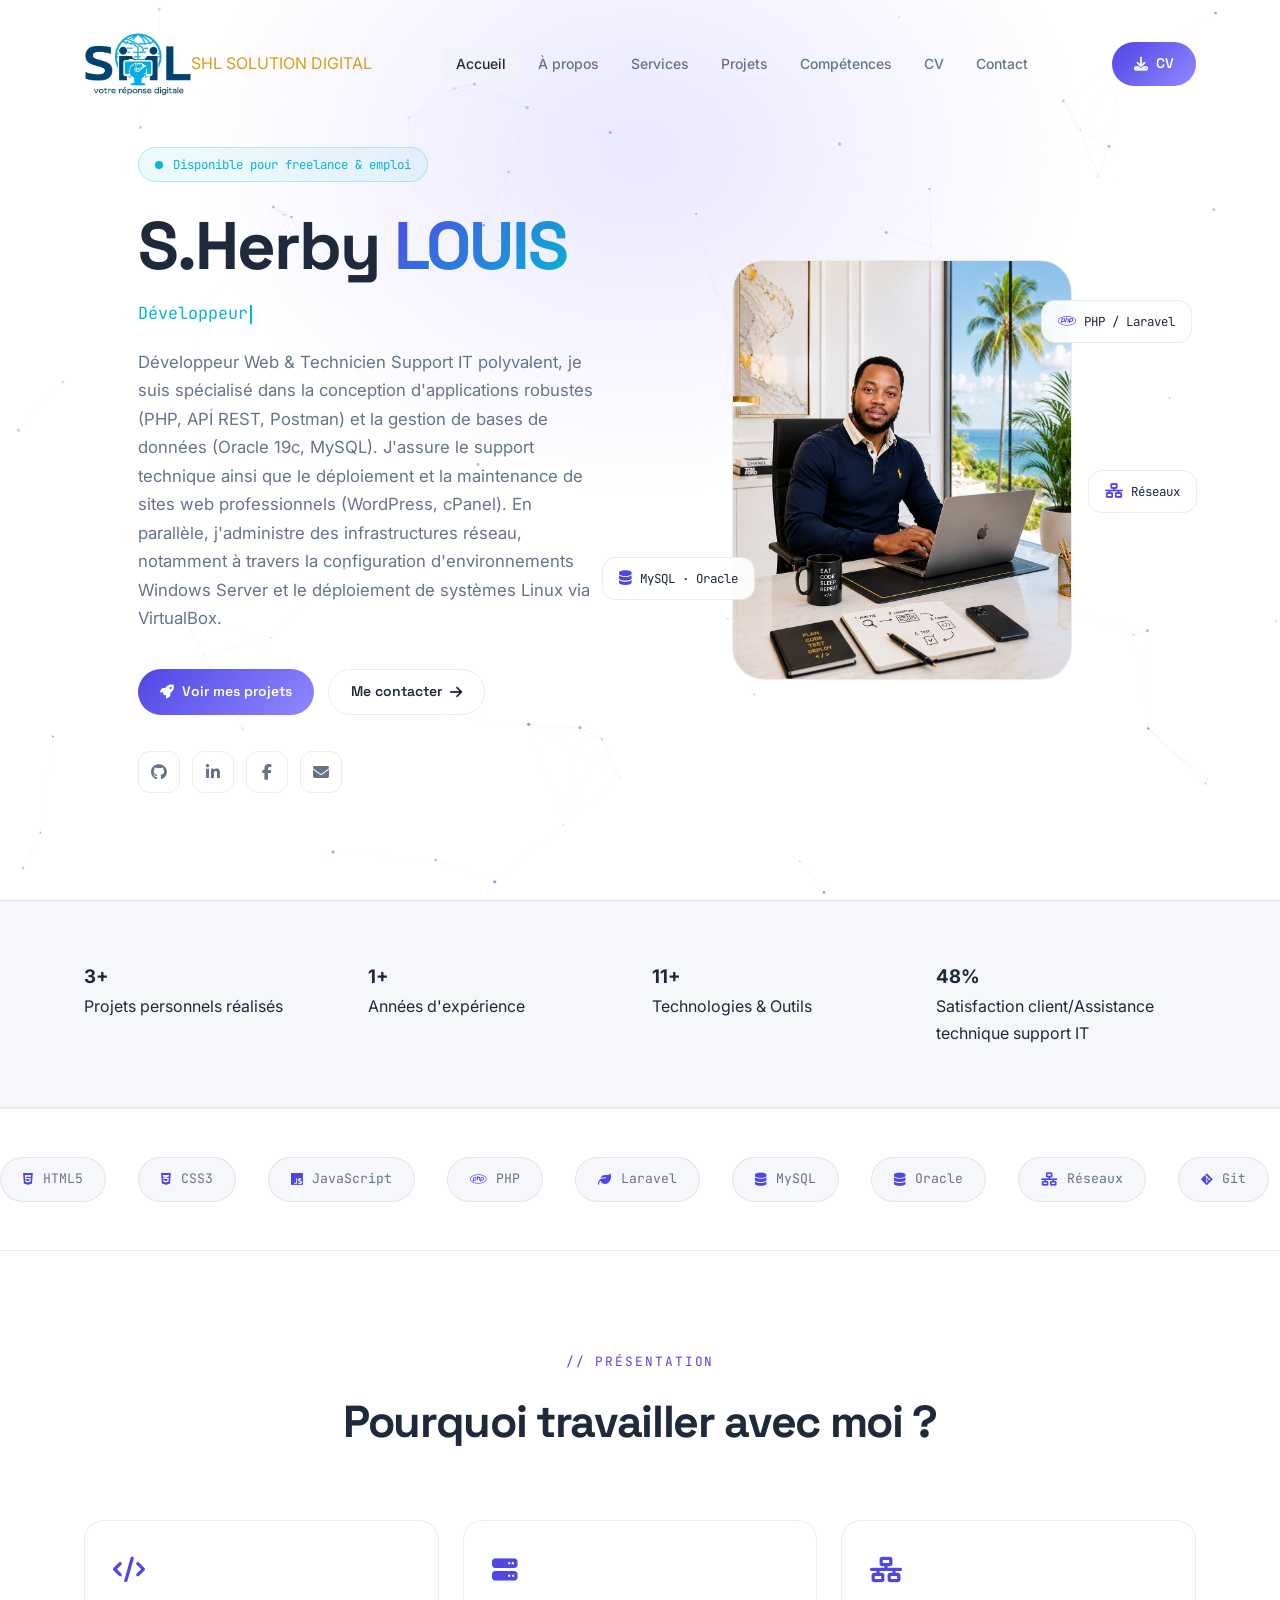
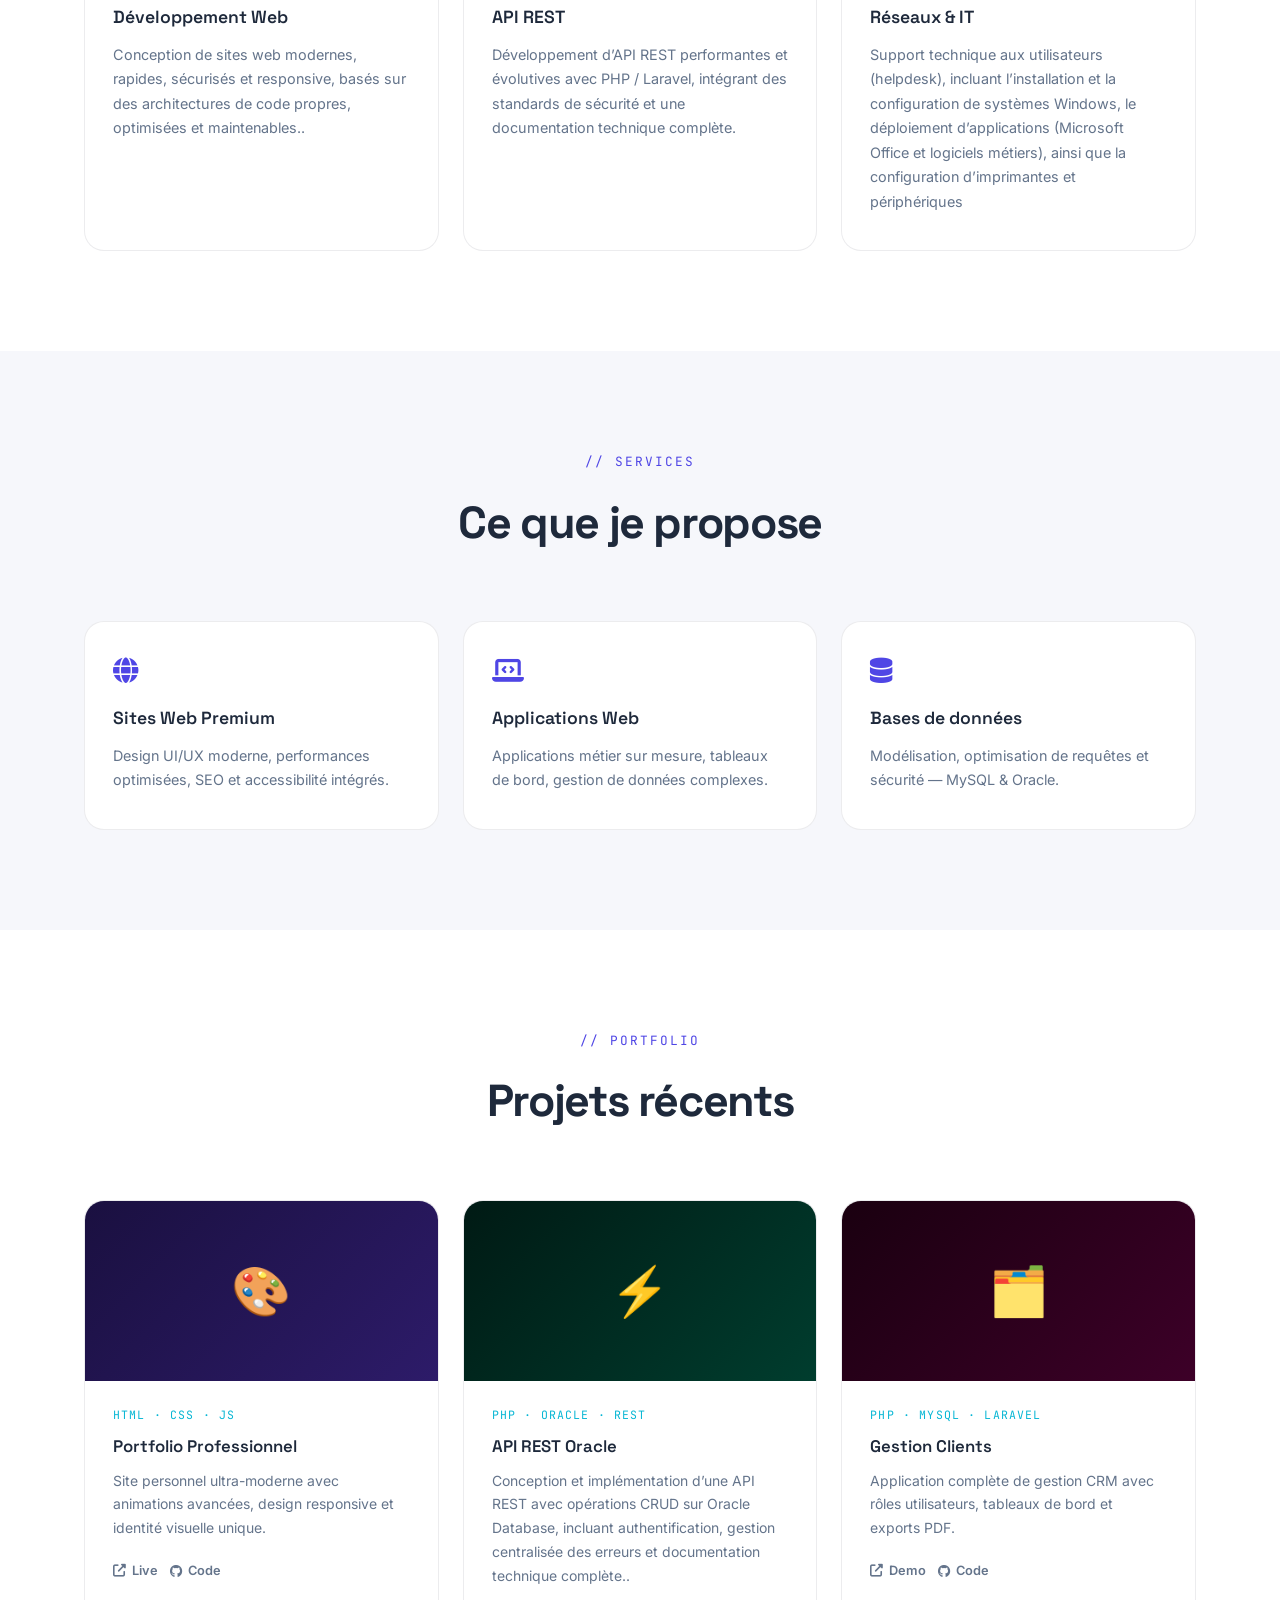
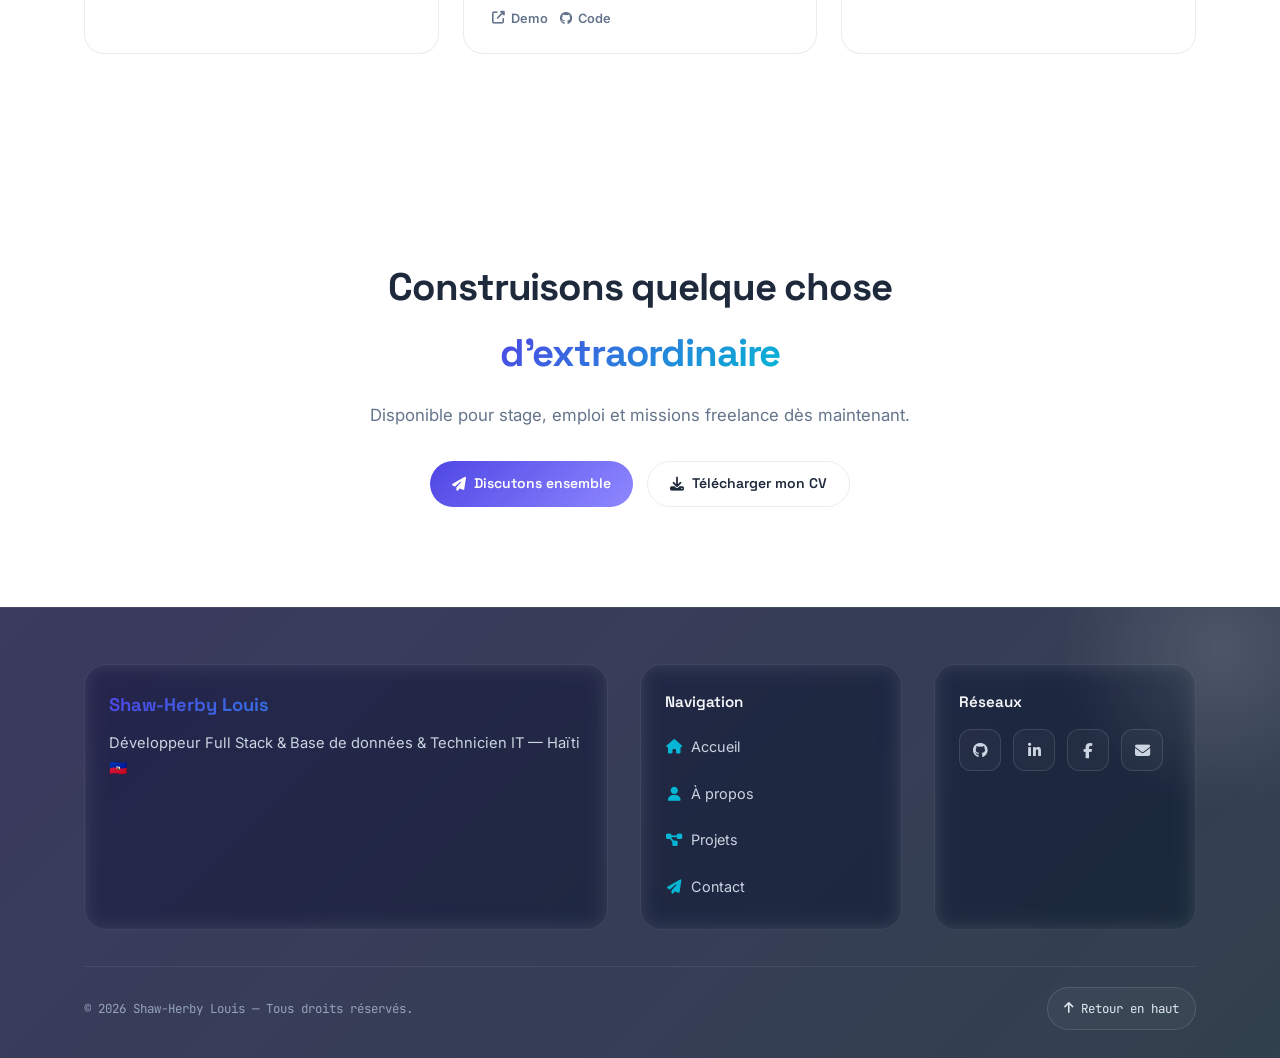
==== index.html @ 910f01f2 "Mise à jour du portfolio myherby" ====
<!DOCTYPE html>
<html lang="fr">
<head>
<meta charset="UTF-8">
<meta name="viewport" content="width=device-width, initial-scale=1.0">
<title>S.Herby LOUIS | Développeur Full Stack</title>
<meta name="description" content="Portfolio professionnel de Shaw-Herby Louis - Développeur Full Stack, API REST, Réseaux et Bases de Données">

<link rel="preconnect" href="https://fonts.googleapis.com">
<link href="https://fonts.googleapis.com/css2?family=Space+Grotesk:wght@300;400;500;600;700&family=Inter:wght@300;400;500;600&family=JetBrains+Mono:wght@400;500&display=swap" rel="stylesheet">
<link rel="stylesheet" href="https://cdnjs.cloudflare.com/ajax/libs/font-awesome/6.5.2/css/all.min.css">

<style>
:root{
  --bg:#ffffff;
  --bg2:#f6f7fb;
  --surface:#f1f3f9;
  --border:rgba(15,23,42,.08);
  --primary:#4f46e5;
  --primary-d:#3730a3;
  --cyan:#06b6d4;
  --text:#1e293b;;
  --muted:#64748b;
  --font-disp:'Space Grotesk',sans-serif;
  --font-body:'Inter',sans-serif;
  --font-mono:'JetBrains Mono',monospace;
}

*,
*::before,
*::after{box-sizing:border-box;margin:0;padding:0}
html{scroll-behavior:smooth}
body{
  background:var(--bg);
  color:var(--text);
  font-family:var(--font-body);
  font-size:16px;
  line-height:1.7;
  overflow-x:hidden;
  -webkit-font-smoothing:antialiased;
  -moz-osx-font-smoothing:grayscale;
}
a{color:inherit;text-decoration:none}
ul{list-style:none}
img{max-width:100%;display:block}
#bg-canvas{position:fixed;inset:0;z-index:0;pointer-events:none}
#scroll-bar{
  position:fixed;top:0;left:0;height:3px;width:0%;
  background:linear-gradient(90deg,var(--primary),var(--cyan));z-index:1000;
}
.container{
  max-width:1160px;margin:0 auto;padding:0 24px;position:relative;z-index:2;
}
section{position:relative;z-index:2}

.header{
  position:fixed;top:0;left:0;right:0;z-index:100;
  border-bottom:1px solid transparent;
  transition:background .4s,backdrop-filter .4s,border-color .4s;
}
.header.scrolled{
  background:rgba(255,255,255,.82);
  backdrop-filter:blur(16px);
  border-color:var(--border);
}
.header .container{
  display:flex;align-items:center;justify-content:space-between;
  height:128px;gap:24px;
}

.logo{
  display:flex;
  align-items:center;
  justify-content:flex-start;
  flex-shrink:0;
  color: #D4A017;
  mix-blend-mode: multiply;
}
.logo img{
  display:block;
  height:64px;
  width:auto;
  max-width:100%;

  object-fit:contain;
}
nav{flex:1;display:flex;justify-content:center}
nav ul{display:flex;gap:4px;flex-wrap:wrap}
nav ul li a{
  font-size:.875rem;font-weight:500;padding:6px 14px;border-radius:8px;
  color:var(--muted);transition:color .25s,background .25s,transform .25s;
}
nav ul li a:hover,
nav ul li a.active{
  color:var(--text);
  background:var(--surface);
  transform:translateY(-1px);
}
.header-actions{display:flex;align-items:center;gap:12px}
.btn-primary,
.btn-secondary{
  display:inline-flex;align-items:center;gap:8px;
  padding:10px 22px;border-radius:100px;
  font-size:.875rem;font-weight:600;font-family:var(--font-disp);
  cursor:pointer;transition:transform .25s,box-shadow .25s,background .25s,border-color .25s;
}
.btn-primary{
  border:none;background:linear-gradient(135deg,var(--primary),#8f88ff);color:#fff;
}
.btn-primary:hover{
  transform:translateY(-2px);
  box-shadow:0 8px 32px rgba(108,99,255,.35);
}
.btn-secondary{
  background:transparent;color:var(--text);border:1px solid var(--border);
}
.btn-secondary:hover{
  transform:translateY(-2px);
  border-color:var(--primary);
  background:rgba(108,99,255,.08);
}
#menu-btn{
  display:none;background:var(--surface);border:1px solid var(--border);color:var(--text);
  width:40px;height:40px;border-radius:10px;font-size:1rem;cursor:pointer;
  align-items:center;justify-content:center;
}

.hero{
  min-height:100vh;display:flex;align-items:center;padding:120px 0 80px;position:relative;overflow:hidden;
}
.hero::before{
  content:'';position:absolute;top:-200px;left:50%;transform:translateX(-50%);
  width:900px;height:700px;background:radial-gradient(ellipse at center, rgba(108,99,255,.15) 0%, transparent 70%);
  pointer-events:none;
}
.hero-grid{
  display:grid;grid-template-columns:1fr 480px;gap:64px;align-items:center;
}
.badge{
  display:inline-flex;align-items:center;gap:10px;
  background:rgba(6,182,212,.07);border:1px solid rgba(6,182,212,.25);
  padding:6px 16px;border-radius:100px;
  font-family:var(--font-mono);font-size:.78rem;color:var(--cyan);margin-bottom:28px;
}
.pulse{width:8px;height:8px;border-radius:50%;background:var(--cyan);animation:pulseAnim 1.8s ease-in-out infinite}
@keyframes pulseAnim{
  0%,100%{box-shadow:0 0 0 0 rgba(6,182,212,.6)}
  50%{box-shadow:0 0 0 8px rgba(6,182,212,0)}
}
.hero h1{
  font-family:var(--font-disp);font-size:clamp(2.6rem,5.5vw,4.2rem);font-weight:700;
  line-height:1.08;letter-spacing:-.03em;margin-bottom:16px;
}
.hero h1 span{
  background:linear-gradient(135deg,var(--primary),var(--cyan));
  -webkit-background-clip:text;background-clip:text;color:transparent;
}
.terminal-line{
  font-family:var(--font-mono);font-size:1.05rem;color:var(--cyan);margin-bottom:20px;min-height:1.6em;
}
.cursor{
  display:inline-block;width:2px;height:1.1em;background:var(--cyan);margin-left:2px;vertical-align:middle;
  animation:blink .9s step-end infinite;
}
@keyframes blink{50%{opacity:0}}
.hero p{
  font-size:1.05rem;color:var(--muted);max-width:460px;margin-bottom:36px;
}
.hero-buttons{display:flex;gap:14px;flex-wrap:wrap}
.hero-socials{display:flex;gap:12px;margin-top:36px}
.hero-socials a{
  width:42px;height:42px;border-radius:12px;border:1px solid var(--border);
  display:flex;align-items:center;justify-content:center;color:var(--muted);
  transition:color .25s,border-color .25s,background .25s,transform .25s,box-shadow .25s;
}
.hero-socials a:hover{
  color:var(--primary);
  border-color:var(--primary);
  background:rgba(108,99,255,.08);
  transform:translateY(-3px) scale(1.04);
  box-shadow:0 10px 24px rgba(79,70,229,.12);
}
.hero-image{
  position:relative;display:flex;align-items:center;justify-content:center;
}
.profile-card{
  position:relative;width:340px;height:420px;border-radius:32px;overflow:hidden;border:1px solid var(--border);background:var(--bg);
}
.profile-card img{
  width:100%;height:100%;object-fit:cover;object-position:top;
}
.profile-card::before{
  content:'';position:absolute;inset:-2px;border-radius:34px;background:linear-gradient(135deg,var(--primary),var(--cyan),var(--primary));z-index:-1;
}
.float-badge{
  position:absolute;display:flex;align-items:center;gap:8px;padding:10px 16px;border-radius:14px;
  background:rgba(255,255,255,.88);border:1px solid var(--border);backdrop-filter:blur(12px);
  font-family:var(--font-mono);font-size:.78rem;color:var(--text);white-space:nowrap;
}
.float-badge i{color:var(--primary);font-size:.9rem}
.float-badge.b1{top:40px;right:-50px}
.float-badge.b2{bottom:80px;left:-60px}
.float-badge.b3{top:50%;right:-55px}

.stats{
  padding:60px 0;border-top:1px solid var(--border);border-bottom:1px solid var(--border);background:var(--bg2);
}
.stats-grid{display:grid;grid-template-columns:repeat(4,1fr);gap:24px}
.section{padding:100px 0}
.section.dark{background:var(--bg2)}
.section-title{text-align:center;margin-bottom:60px}
.section-title span{
  font-family:var(--font-mono);font-size:.8rem;letter-spacing:.15em;text-transform:uppercase;color:var(--primary);
  display:block;margin-bottom:12px;
}
.section-title h2{
  font-family:var(--font-disp);font-size:clamp(1.8rem,3.5vw,2.8rem);font-weight:700;letter-spacing:-.03em;
}
.cards-grid{display:grid;grid-template-columns:repeat(3,1fr);gap:24px}
.card,
.stat-card,
.project-card{
  opacity:0;transform:translateY(24px);
  transition:opacity .6s ease,transform .6s ease,border-color .3s,background .3s;
}
.card.visible,
.stat-card.visible,
.project-card.visible{opacity:1;transform:translateY(0)}
.card{
  padding:36px 28px;border-radius:20px;background:var(--bg);border:1px solid var(--border);
}
.card:hover{
  border-color:var(--primary);
  background:linear-gradient(135deg,rgba(79,70,229,.06),rgba(6,182,212,.04));
  transform:translateY(-6px);
}
.card i{font-size:1.6rem;color:var(--primary);margin-bottom:20px;display:block}
.card h3{
  font-family:var(--font-disp);font-size:1.1rem;font-weight:600;margin-bottom:10px;
}
.card p{font-size:.9rem;color:var(--muted)}

.skills-strip{
  padding:48px 0;overflow:hidden;background:var(--bg);border-top:1px solid var(--border);border-bottom:1px solid var(--border);
}
.skills-track{
  display:flex;gap:32px;animation:marquee 22s linear infinite;width:max-content;
}
.skill-pill{
  display:flex;align-items:center;gap:10px;padding:10px 22px;border-radius:100px;border:1px solid var(--border);
  background:var(--bg2);font-family:var(--font-mono);font-size:.82rem;color:var(--muted);white-space:nowrap;
}
.skill-pill i{color:var(--primary)}
@keyframes marquee{to{transform:translateX(-50%)}}

.project-grid{display:grid;grid-template-columns:repeat(3,1fr);gap:24px}
.project-card{
  border-radius:20px;background:var(--bg);border:1px solid var(--border);overflow:hidden;
}
.project-card:hover{
  border-color:var(--primary);transform:translateY(-6px);
}
.project-thumb{
  height:180px;display:flex;align-items:center;justify-content:center;font-size:3rem;
}
.pt1{background:linear-gradient(135deg,#1a1040,#2d1b69)}
.pt2{background:linear-gradient(135deg,#001a14,#003d2e)}
.pt3{background:linear-gradient(135deg,#1a0010,#3d0028)}
.project-body{padding:24px 28px}
.project-tag{
  font-family:var(--font-mono);font-size:.72rem;letter-spacing:.1em;text-transform:uppercase;color:var(--cyan);margin-bottom:8px;display:block;
}
.project-body h3{
  font-family:var(--font-disp);font-size:1.05rem;font-weight:600;margin-bottom:8px;
}
.project-body p{
  font-size:.875rem;color:var(--muted);margin-bottom:20px;
}
.project-links{display:flex;gap:12px}
.project-links a{
  font-size:.8rem;font-weight:600;color:var(--muted);display:flex;align-items:center;gap:6px;
}
.project-links a:hover{color:var(--primary)}

.cta{
  padding:100px 0;text-align:center;
}
.cta-inner{max-width:600px;margin:0 auto}
.cta h2{
  font-family:var(--font-disp);font-size:clamp(1.8rem,3vw,2.6rem);font-weight:700;letter-spacing:-.03em;margin-bottom:16px;
}
.cta h2 span{
  background:linear-gradient(135deg,var(--primary),var(--cyan));
  -webkit-background-clip:text;background-clip:text;color:transparent;
}
.cta p{color:var(--muted);margin-bottom:32px;font-size:1.05rem}
.cta-buttons{display:flex;gap:14px;justify-content:center;flex-wrap:wrap}

footer{
  background:
    linear-gradient(135deg, rgba(79,70,229,.18), rgba(6,182,212,.08)),
    rgba(10,12,25,.82);
  backdrop-filter:blur(18px) saturate(160%);
  -webkit-backdrop-filter:blur(18px) saturate(160%);
  border-top:1px solid rgba(255,255,255,.08);
  padding:56px 0 28px;
  position:relative;
  overflow:hidden;
}
footer::before{
  content:'';
  position:absolute;
  inset:-120px -100px auto auto;
  width:320px;
  height:320px;
  background:radial-gradient(circle, rgba(255,255,255,.12), transparent 70%);
  pointer-events:none;
}
.footer-grid{
  display:grid;
  grid-template-columns:2fr 1fr 1fr;
  gap:32px;
  margin-bottom:36px;
}
.footer-card{
  background:rgba(255,255,255,.04);
  border:1px solid rgba(255,255,255,.08);
  border-radius:22px;
  padding:24px;
  backdrop-filter:blur(10px);
}
footer h3{
  font-family:var(--font-disp);
  font-size:1.15rem;
  font-weight:700;
  background:linear-gradient(135deg,var(--primary),var(--cyan));
  -webkit-background-clip:text;background-clip:text;color:transparent;
  margin-bottom:10px;
}
footer h4{
  font-family:var(--font-disp);
  font-size:.95rem;
  font-weight:600;
  color:#f8fafc;
  margin-bottom:14px;
}
footer p{
  color:#cbd5e1;
  font-size:.92rem;
}
footer ul li+li{margin-top:10px}
footer ul li a{
  font-size:.9rem;
  color:#cbd5e1;
  display:inline-flex;
  align-items:center;
  gap:8px;
  padding:6px 0;
  transition:color .25s,transform .25s,letter-spacing .25s,text-shadow .25s;
}
footer ul li a:hover{
  color:#ffffff;
  transform:translateX(6px);
  text-shadow:0 0 14px rgba(255,255,255,.12);
  letter-spacing:.01em;
}
.footer-links a i{
  color:var(--cyan);
  width:18px;
  text-align:center;
}
.socials{
  display:flex;
  gap:12px;
  flex-wrap:wrap;
}
.socials a{
  width:42px;height:42px;border-radius:12px;
  border:1px solid rgba(255,255,255,.12);
  display:flex;align-items:center;justify-content:center;
  color:#cbd5e1;font-size:.95rem;
  background:rgba(255,255,255,.03);
  transition:transform .25s, border-color .25s, color .25s, background .25s, box-shadow .25s;
}
.socials a:hover{
  color:#fff;border-color:var(--primary);
  background:rgba(79,70,229,.18);
  transform:translateY(-3px) scale(1.05);
  box-shadow:0 10px 22px rgba(79,70,229,.16);
}
.footer-bottom{
  display:flex;
  align-items:center;
  justify-content:space-between;
  gap:18px;
  padding-top:20px;
  border-top:1px solid rgba(255,255,255,.08);
  color:#94a3b8;
  font-family:var(--font-mono);
  font-size:.78rem;
}
.back-top{
  display:inline-flex;
  align-items:center;
  gap:8px;
  padding:10px 16px;
  border-radius:999px;
  border:1px solid rgba(255,255,255,.12);
  color:#e2e8f0;
  background:rgba(255,255,255,.03);
  transition:transform .25s, background .25s, border-color .25s, color .25s;
}
.back-top:hover{
  transform:translateY(-2px);
  border-color:var(--cyan);
  color:#fff;
  background:rgba(6,182,212,.12);
}

.mobile-nav{
  display:none;position:fixed;inset:0;z-index:99;background:rgba(5,5,8,.97);
  backdrop-filter:blur(16px);flex-direction:column;align-items:center;justify-content:center;gap:28px;
}
.mobile-nav.open{display:flex}
.mobile-nav ul li a{
  font-family:var(--font-disp);font-size:1.5rem;font-weight:600;color:var(--muted);
}
#close-nav{
  position:absolute;top:24px;right:24px;background:var(--surface);border:1px solid var(--border);
  color:var(--text);width:44px;height:44px;border-radius:12px;font-size:1.1rem;cursor:pointer;
  display:flex;align-items:center;justify-content:center;
}

.reveal{opacity:0;transform:translateY(24px)}
.reveal.visible{opacity:1;transform:translateY(0);transition:opacity .6s ease,transform .6s ease}

@media (max-width:960px){
  nav{display:none}
  #menu-btn{display:flex}
  .hero-grid{grid-template-columns:1fr;text-align:center}
  .hero p{margin:0 auto 36px}
  .hero-buttons,.hero-socials{justify-content:center}
  .hero-image{order:-1}
  .stats-grid{grid-template-columns:repeat(2,1fr)}
  .cards-grid,.project-grid,.footer-grid{grid-template-columns:1fr}
  .float-badge.b1,.float-badge.b3{right:0}
  .float-badge.b2{left:0}
  .footer-bottom{flex-direction:column;text-align:center}
  .logo img{height:46px}
}
@media (max-width:480px){
  .stats-grid{grid-template-columns:1fr}
  .profile-card{width:280px;height:360px}
  .btn-primary,.btn-secondary{width:100%;justify-content:center}
  .copyright{opacity:.7;font-size:.72rem}
  .footer-card{padding:20px}
  .footer-bottom{font-size:.72rem}
  .logo img{height:40px}
}
</style>
</head>
<body>

<div id="top"></div>
<div id="scroll-bar"></div>
<canvas id="bg-canvas"></canvas>

<nav class="mobile-nav" id="mobile-nav">
  <button id="close-nav"><i class="fa-solid fa-xmark"></i></button>
  <ul>
    <li><a href="index.html">Accueil</a></li>
    <li><a href="pages/about.html">À propos</a></li>
    <li><a href="pages/services.html">Services</a></li>
    <li><a href="pages/projects.html">Projets</a></li>
    <li><a href="pages/skills.html">Compétences</a></li>
    <li><a href="pages/cv.html">CV</a></li>
    <li><a href="pages/contact.html">Contact</a></li>
  </ul>
</nav>

<header class="header" id="header">
  <div class="container">
    <a href="index.html" class="logo">
      <img src="images/shl.jpg" alt="Logo SH L" class="brand-logo">
          <div class="brand-info">
        <span class="brand-text">SHL</span>
        <span class="brand-sub">SOLUTION DIGITAL</span>
    </div>
    </a>
    <nav class="navbar">
      <ul>
        <li><a href="index.html" class="active">Accueil</a></li>
        <li><a href="pages/about.html">À propos</a></li>
        <li><a href="pages/services.html">Services</a></li>
        <li><a href="pages/projects.html">Projets</a></li>
        <li><a href="pages/skills.html">Compétences</a></li>
        <li><a href="pages/cv.html">CV</a></li>
        <li><a href="pages/contact.html">Contact</a></li>
      </ul>
    </nav>
    <div class="header-actions">
      <a href="cv/herby.pdf" class="btn-primary"><i class="fa-solid fa-download"></i> CV</a>
      <button id="menu-btn"><i class="fa-solid fa-bars"></i></button>
    </div>
  </div>
</header>

<section class="hero">
  <div class="container hero-grid">
    <div class="hero-content">
      <div class="badge reveal"><span class="pulse"></span> Disponible pour freelance &amp; emploi</div>
      <h1 class="reveal">S.Herby <span>LOUIS</span></h1>
      <div class="terminal-line reveal"><span id="typed-text"></span><span class="cursor"></span></div>
      <p class="reveal">Développeur Web & Technicien Support IT polyvalent, je suis spécialisé dans la conception d'applications robustes (PHP, API REST, Postman) et la gestion de bases de données (Oracle 19c, MySQL). J'assure le support technique ainsi que le déploiement et la maintenance de sites web professionnels (WordPress, cPanel). En parallèle, j'administre des infrastructures réseau, notamment à travers la configuration d'environnements Windows Server et le déploiement de systèmes Linux via VirtualBox.</p>
      <div class="hero-buttons reveal">
        <a href="pages/projects.html" class="btn-primary"><i class="fa-solid fa-rocket"></i> Voir mes projets</a>
        <a href="pages/contact.html" class="btn-secondary">Me contacter <i class="fa-solid fa-arrow-right"></i></a>
      </div>
      <div class="hero-socials reveal">
        <a href="#" title="GitHub"><i class="fab fa-github"></i></a>
        <a href="#" title="LinkedIn"><i class="fab fa-linkedin-in"></i></a>
        <a href="#" title="Facebook"><i class="fab fa-facebook-f"></i></a>
        <a href="mailto:shaw@example.com" title="Email"><i class="fa-solid fa-envelope"></i></a>
      </div>
    </div>

    <div class="hero-image reveal">
      <div class="profile-card">
        <img src="images/profile.png" alt="Shaw-Herby Louis" onerror="this.style.display='none'; this.parentElement.style.background='linear-gradient(120deg,#12121f,#1a1a2e)'">
      </div>
      <div class="float-badge b1"><i class="fab fa-php"></i> PHP / Laravel</div>
      <div class="float-badge b2"><i class="fas fa-database"></i> MySQL · Oracle</div>
      <div class="float-badge b3"><i class="fas fa-network-wired"></i> Réseaux</div>
    </div>
  </div>
</section>

<section class="stats reveal">
  <div class="container stats-grid">
    <div class="stat-card reveal"><h3 class="counter" data-target="3">0<span class="stat-suffix">+</span></h3><p>Projets personnels réalisés</p></div>
    <div class="stat-card reveal"><h3 class="counter" data-target="1">0<span class="stat-suffix">+</span></h3><p>Années d'expérience</p></div>
    <div class="stat-card reveal"><h3 class="counter" data-target="11">0<span class="stat-suffix">+</span></h3><p>Technologies & Outils</p></div>
    <div class="stat-card reveal"><h3 class="counter" data-target="100">0<span class="stat-suffix">%</span></h3><p>Satisfaction client/Assistance technique support IT</p></div>
  </div>
</section>

<div class="skills-strip reveal">
  <div class="skills-track">
    <span class="skill-pill"><i class="fab fa-html5"></i> HTML5</span>
    <span class="skill-pill"><i class="fab fa-css3-alt"></i> CSS3</span>
    <span class="skill-pill"><i class="fab fa-js"></i> JavaScript</span>
    <span class="skill-pill"><i class="fab fa-php"></i> PHP</span>
    <span class="skill-pill"><i class="fas fa-leaf"></i> Laravel</span>
    <span class="skill-pill"><i class="fas fa-database"></i> MySQL</span>
    <span class="skill-pill"><i class="fas fa-database"></i> Oracle</span>
    <span class="skill-pill"><i class="fas fa-network-wired"></i> Réseaux</span>
    <span class="skill-pill"><i class="fab fa-git-alt"></i> Git</span>
    <span class="skill-pill"><i class="fab fa-linux"></i> Linux</span>
    <span class="skill-pill"><i class="fas fa-code"></i> API REST</span>
    <span class="skill-pill"><i class="fab fa-java"></i> java</span>
    <span class="skill-pill"><i class="fab fa-html5"></i> HTML5</span>
    <span class="skill-pill"><i class="fab fa-css3-alt"></i> CSS3</span>
    <span class="skill-pill"><i class="fab fa-js"></i> JavaScript</span>
    <span class="skill-pill"><i class="fab fa-php"></i> PHP</span>
    <span class="skill-pill"><i class="fas fa-leaf"></i> Laravel</span>
    <span class="skill-pill"><i class="fas fa-database"></i> MySQL</span>
    <span class="skill-pill"><i class="fas fa-database"></i> Oracle</span>
    <span class="skill-pill"><i class="fas fa-network-wired"></i> Réseaux</span>
    <span class="skill-pill"><i class="fab fa-git-alt"></i> Git</span>
    <span class="skill-pill"><i class="fab fa-linux"></i> Linux</span>
    <span class="skill-pill"><i class="fas fa-code"></i> API REST</span>
    <span class="skill-pill"><i class="fab fa-wordpress"></i> Wordpress</span>
  </div>
</div>

<section class="section reveal" id="about">
  <div class="container">
    <div class="section-title"><span>// présentation</span><h2>Pourquoi travailler avec moi ?</h2></div>
    <div class="cards-grid">
      <div class="card reveal"><i class="fas fa-code"></i><h3>Développement Web</h3><p>Conception de sites web modernes, rapides, sécurisés et responsive, basés sur des architectures de code propres, optimisées et maintenables..</p></div>
      <div class="card reveal"><i class="fas fa-server"></i><h3>API REST</h3><p>Développement d’API REST performantes et évolutives avec PHP / Laravel, intégrant des standards de sécurité et une documentation technique complète.</p></div>
      <div class="card reveal"><i class="fas fa-network-wired"></i><h3>Réseaux & IT</h3><p>Support technique aux utilisateurs (helpdesk), incluant l’installation et la configuration de systèmes Windows, le déploiement d’applications (Microsoft Office et logiciels métiers), ainsi que la configuration d’imprimantes et périphériques</p></div>
    </div>
  </div>
</section>

<section class="section dark reveal" id="services">
  <div class="container">
    <div class="section-title"><span>// services</span><h2>Ce que je propose</h2></div>
    <div class="cards-grid">
      <div class="card reveal"><i class="fas fa-globe"></i><h3>Sites Web Premium</h3><p>Design UI/UX moderne, performances optimisées, SEO et accessibilité intégrés.</p></div>
      <div class="card reveal"><i class="fas fa-laptop-code"></i><h3>Applications Web</h3><p>Applications métier sur mesure, tableaux de bord, gestion de données complexes.</p></div>
      <div class="card reveal"><i class="fas fa-database"></i><h3>Bases de données</h3><p>Modélisation, optimisation de requêtes et sécurité — MySQL &amp; Oracle.</p></div>
    </div>
  </div>
</section>

<section class="section reveal" id="projects">
  <div class="container">
    <div class="section-title"><span>// portfolio</span><h2>Projets récents</h2></div>
    <div class="project-grid">
      <div class="project-card reveal">
        <div class="project-thumb pt1">🎨</div>
        <div class="project-body">
          <span class="project-tag">HTML · CSS · JS</span>
          <h3>Portfolio Professionnel</h3>
          <p>Site personnel ultra-moderne avec animations avancées, design responsive et identité visuelle unique.</p>
          <div class="project-links"><a href="https://herbypulsedev.gt.tc/?i=1"><i class="fas fa-external-link-alt"></i> Live</a><a href="#"><i class="fab fa-github"></i> Code</a></div>
        </div>
      </div>
      <div class="project-card reveal">
        <div class="project-thumb pt2">⚡</div>
        <div class="project-body">
          <span class="project-tag">PHP · Oracle · REST</span>
          <h3>API REST Oracle</h3>
          <p>Conception et implémentation d’une API REST avec opérations CRUD sur Oracle Database, incluant authentification, gestion centralisée des erreurs et documentation technique complète..</p>
          <div class="project-links"><a href="#"><i class="fas fa-external-link-alt"></i> Demo</a><a href="#"><i class="fab fa-github"></i> Code</a></div>
        </div>
      </div>
      <div class="project-card reveal">
        <div class="project-thumb pt3">🗂️</div>
        <div class="project-body">
          <span class="project-tag">PHP · MySQL · Laravel</span>
          <h3>Gestion Clients</h3>
          <p>Application complète de gestion CRM avec rôles utilisateurs, tableaux de bord et exports PDF.</p>
          <div class="project-links"><a href="#"><i class="fas fa-external-link-alt"></i> Demo</a><a href="#"><i class="fab fa-github"></i> Code</a></div>
        </div>
      </div>
    </div>
  </div>
</section>

<section class="cta reveal">
  <div class="container">
    <div class="cta-inner">
      <h2>Construisons quelque chose <span>d'extraordinaire</span></h2>
      <p>Disponible pour stage, emploi et missions freelance dès maintenant.</p>
      <div class="cta-buttons">
        <a href="pages/contact.html" class="btn-primary"><i class="fa-solid fa-paper-plane"></i> Discutons ensemble</a>
        <a href="cv/herby.pdf" class="btn-secondary"><i class="fa-solid fa-download"></i> Télécharger mon CV</a>
      </div>
    </div>
  </div>
</section>

<footer>
  <div class="container">
    <div class="footer-grid">
      <div class="footer-card">
        <h3>Shaw-Herby Louis</h3>
        <p>Développeur Full Stack & Base de données &amp; Technicien IT — Haïti 🇭🇹</p>
      </div>
      <div class="footer-card">
        <h4>Navigation</h4>
        <ul class="footer-links">
          <li><a href="index.html"><i class="fa-solid fa-house"></i> Accueil</a></li>
          <li><a href="pages/about.html"><i class="fa-solid fa-user"></i> À propos</a></li>
          <li><a href="pages/projects.html"><i class="fa-solid fa-diagram-project"></i> Projets</a></li>
          <li><a href="pages/contact.html"><i class="fa-solid fa-paper-plane"></i> Contact</a></li>
        </ul>
      </div>
      <div class="footer-card">
        <h4>Réseaux</h4>
        <div class="socials">
          <a href="https://github.com" title="GitHub"><i class="fab fa-github"></i></a>
          <a href="https://www.linkedin.com" title="LinkedIn"><i class="fab fa-linkedin-in"></i></a>
          <a href="https://www.facebook.com" title="Facebook"><i class="fab fa-facebook-f"></i></a>
          <a href="mailto:shawherbylouis104@gmail.com" title="Email"><i class="fa-solid fa-envelope"></i></a>
        </div>
      </div>
    </div>

    <div class="footer-bottom">
      <div class="copyright">© 2026 Shaw-Herby Louis — Tous droits réservés.</div>
      <a href="#top" class="back-top" id="back-top"><i class="fa-solid fa-arrow-up"></i> Retour en haut</a>
    </div>
  </div>
</footer>

<script>
document.addEventListener('DOMContentLoaded', () => {
  const canvas = document.getElementById('bg-canvas');
  const ctx = canvas.getContext('2d');
  let W, H, particles = [];
  function resize(){ W = canvas.width = innerWidth; H = canvas.height = innerHeight; }
  resize(); addEventListener('resize', resize);

  for(let i=0;i<80;i++){
    particles.push({x:Math.random()*W,y:Math.random()*H,r:Math.random()*1.5+.3,vx:(Math.random()-.5)*.25,vy:(Math.random()-.5)*.25,a:Math.random()*.5+.1});
  }

  function draw(){
    ctx.clearRect(0,0,W,H);
    particles.forEach((p,i)=>{
      for(let j=i+1;j<particles.length;j++){
        const q = particles[j], dx = p.x-q.x, dy = p.y-q.y, dist = Math.sqrt(dx*dx+dy*dy);
        if(dist < 130){
          ctx.beginPath(); ctx.moveTo(p.x,p.y); ctx.lineTo(q.x,q.y);
          ctx.strokeStyle = `rgba(79,70,229,${(1-dist/130)*.12})`; ctx.lineWidth = .6; ctx.stroke();
        }
      }
    });
    particles.forEach(p=>{
      ctx.beginPath(); ctx.arc(p.x,p.y,p.r,0,Math.PI*2);
      ctx.fillStyle = `rgba(79,70,229,${p.a})`; ctx.fill();
      p.x += p.vx; p.y += p.vy;
      if(p.x < 0) p.x = W;
      if(p.x > W) p.x = 0;
      if(p.y < 0) p.y = H;
      if(p.y > H) p.y = 0;
    });
    requestAnimationFrame(draw);
  }
  draw();

  const header = document.getElementById('header');
  const scrollBar = document.getElementById('scroll-bar');
  addEventListener('scroll', () => {
    header.classList.toggle('scrolled', scrollY > 20);
    const pct = scrollY / (document.body.scrollHeight - innerHeight) * 100;
    scrollBar.style.width = pct + '%';
  });

  const mobileNav = document.getElementById('mobile-nav');
  document.getElementById('menu-btn').addEventListener('click', () => mobileNav.classList.add('open'));
  document.getElementById('close-nav').addEventListener('click', () => mobileNav.classList.remove('open'));
  mobileNav.querySelectorAll('a').forEach(a => a.addEventListener('click', () => mobileNav.classList.remove('open')));

  const phrases = ['Développeur web Full Stack','API & Backend','Technicien Support IT/Réseau','Passionné de programmation et de bases de données'];
  let pi = 0, ci = 0, deleting = false;
  const typed = document.getElementById('typed-text');

  function typeStep(){
    const phrase = phrases[pi];
    if(!deleting){
      typed.textContent = phrase.slice(0, ++ci);
      if(ci === phrase.length){ deleting = true; setTimeout(typeStep, 1600); return; }
    }else{
      typed.textContent = phrase.slice(0, --ci);
      if(ci === 0){ deleting = false; pi = (pi + 1) % phrases.length; }
    }
    setTimeout(typeStep, deleting ? 45 : 85);
  }
  setTimeout(typeStep, 1200);

  const revealObs = new IntersectionObserver((entries, obs) => {
    entries.forEach(entry => {
      if(entry.isIntersecting){
        entry.target.classList.add('visible');
        obs.unobserve(entry.target);
      }
    });
  }, { threshold:.12, rootMargin:'0px 0px -40px 0px' });

  document.querySelectorAll('.reveal, .card, .stat-card, .project-card').forEach(el => revealObs.observe(el));

  const counterObs = new IntersectionObserver((entries, obs) => {
    entries.forEach(entry => {
      if(!entry.isIntersecting) return;
      const el = entry.target;
      const target = +el.dataset.target;
      let current = 0;
      const step = Math.max(1, Math.ceil(target / 50));
      const interval = setInterval(() => {
        current = Math.min(current + step, target);
        el.childNodes[0].textContent = current;
        if(current >= target) clearInterval(interval);
      }, 35);
      obs.unobserve(el);
    });
  }, { threshold:.5 });

  document.querySelectorAll('.counter').forEach(el => counterObs.observe(el));
});
</script>

</body>
</html>
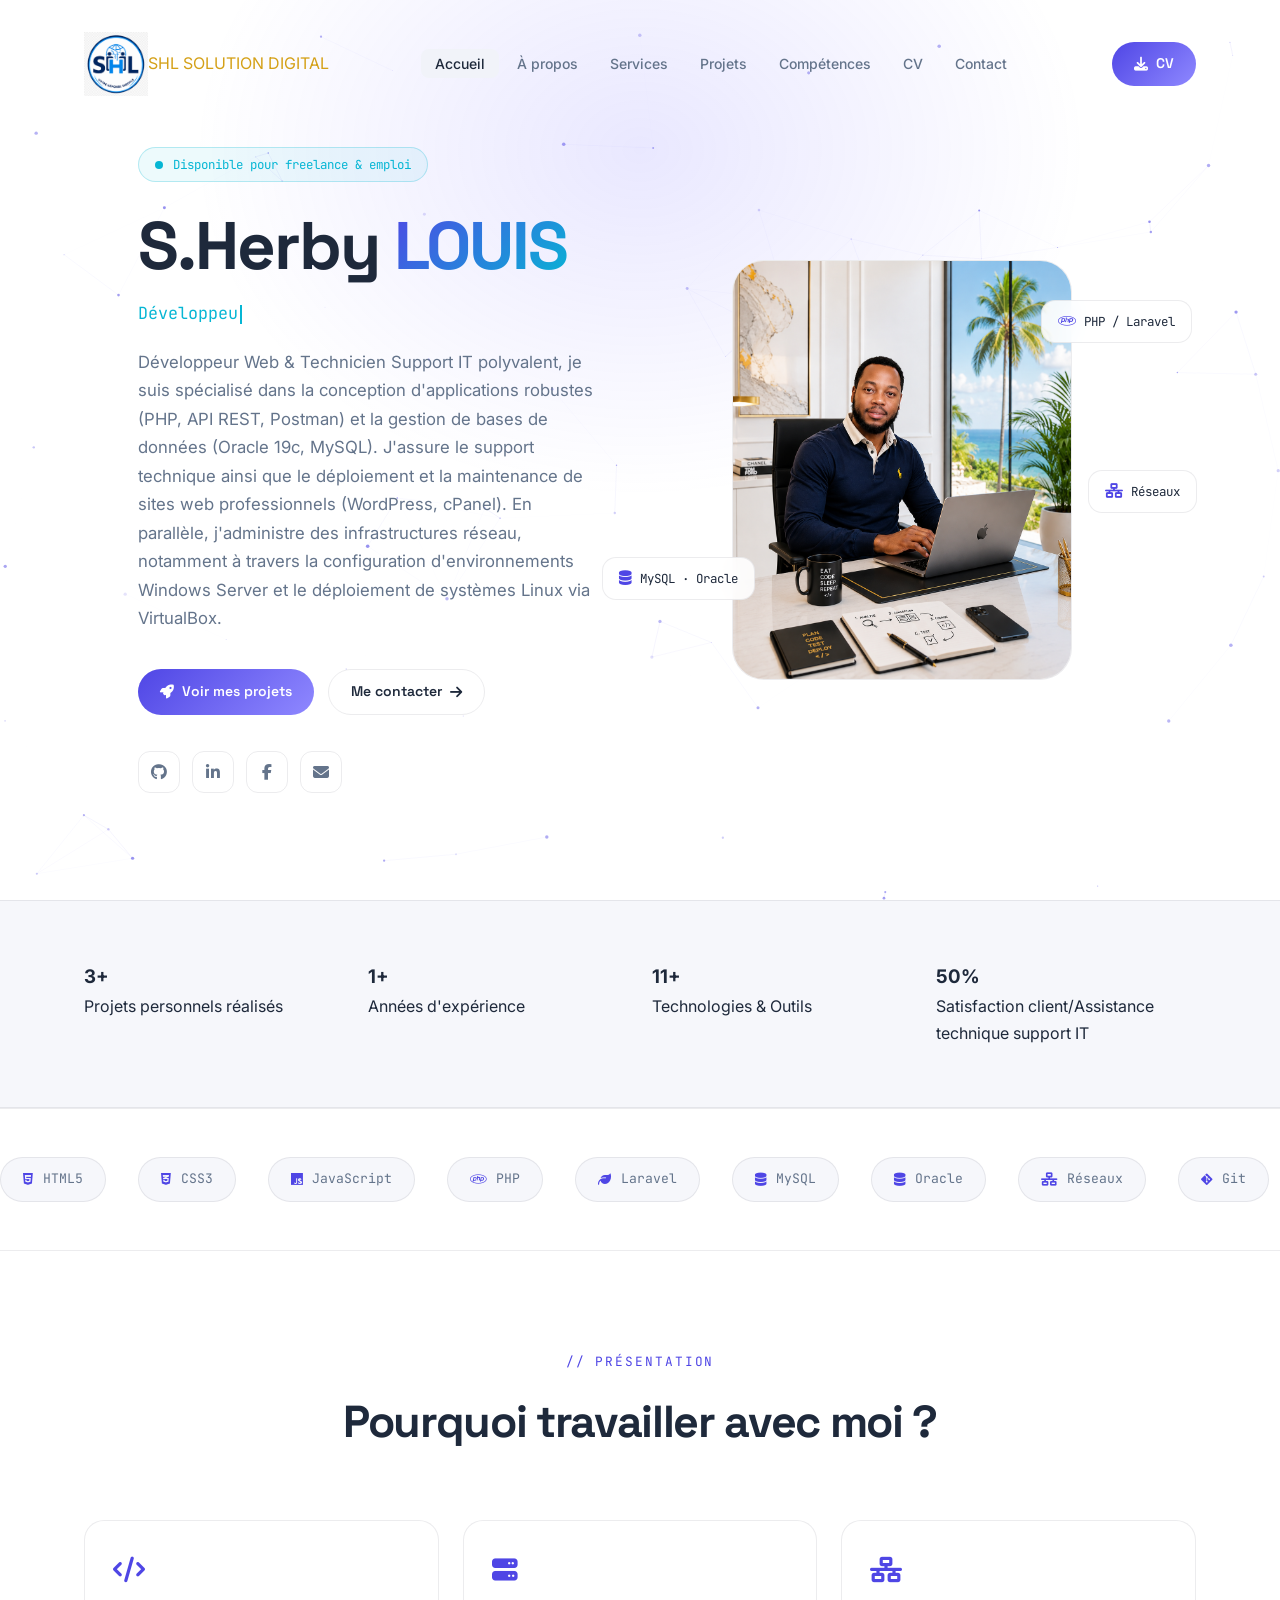
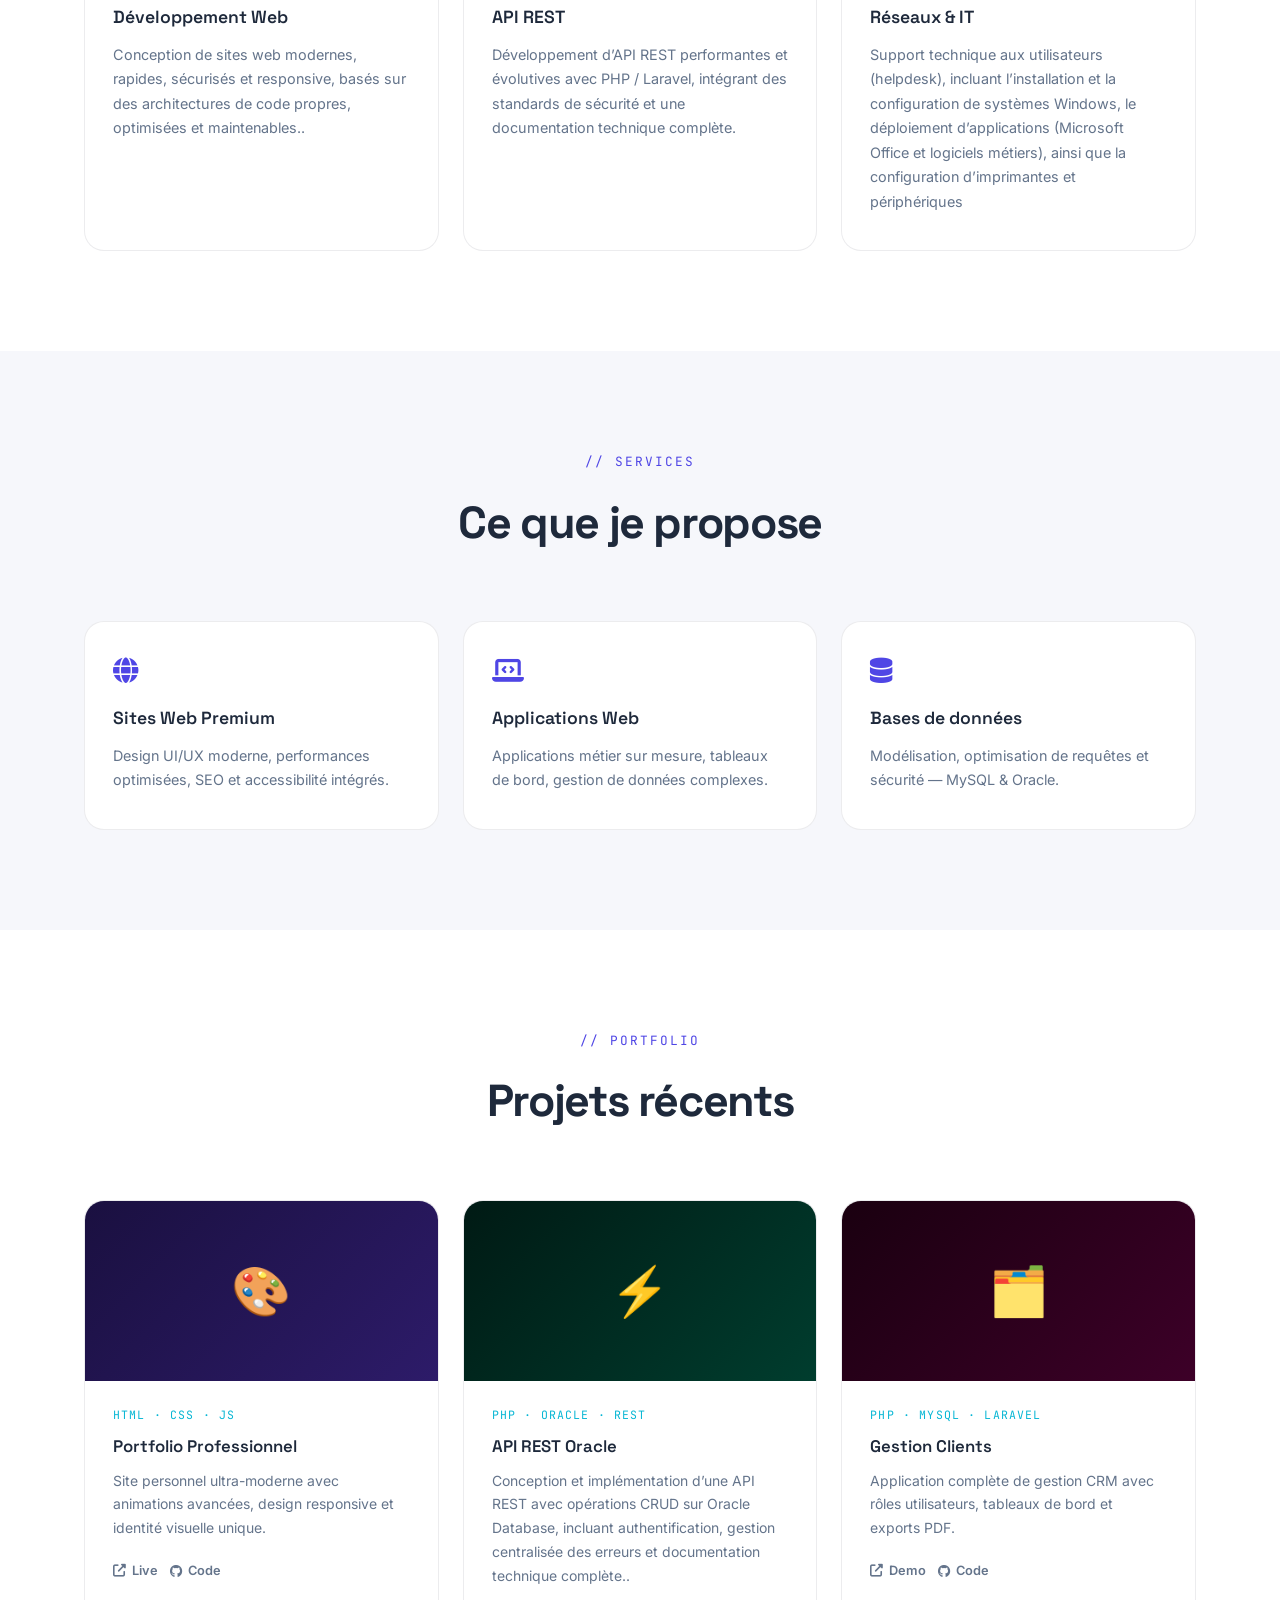
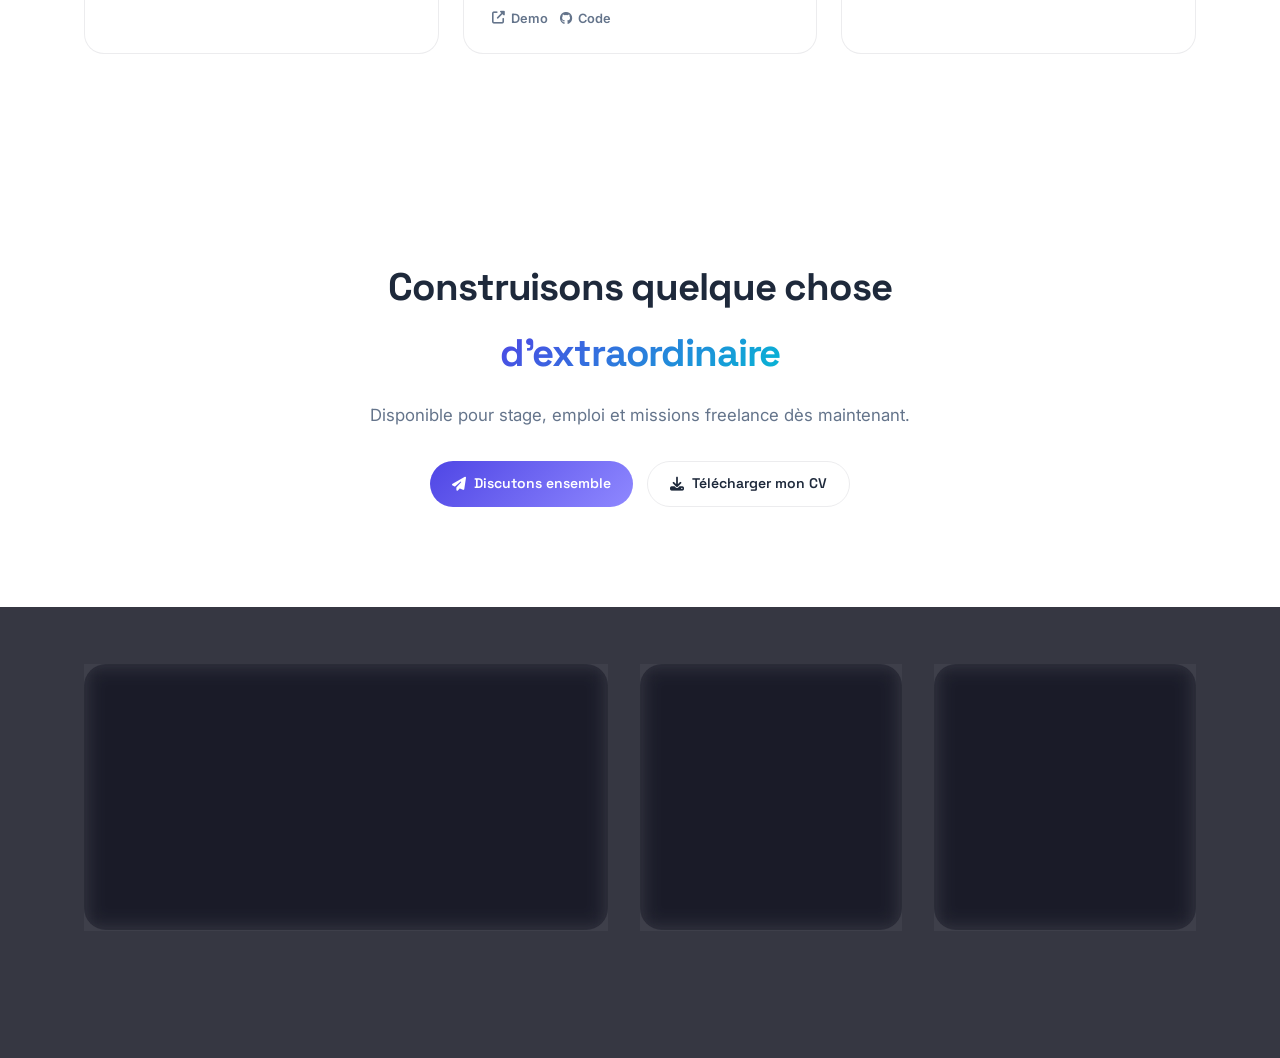
==== commit b6d498d7: "portefolio-SHL" ====
--- a/index.html
+++ b/index.html
@@ -481,7 +481,7 @@
 <header class="header" id="header">
   <div class="container">
     <a href="index.html" class="logo">
-      <img src="images/shl.jpg" alt="Logo SH L" class="brand-logo">
+      <img src="images/shl.png" alt="Logo SH L" class="brand-logo">
           <div class="brand-info">
         <span class="brand-text">SHL</span>
         <span class="brand-sub">SOLUTION DIGITAL</span>
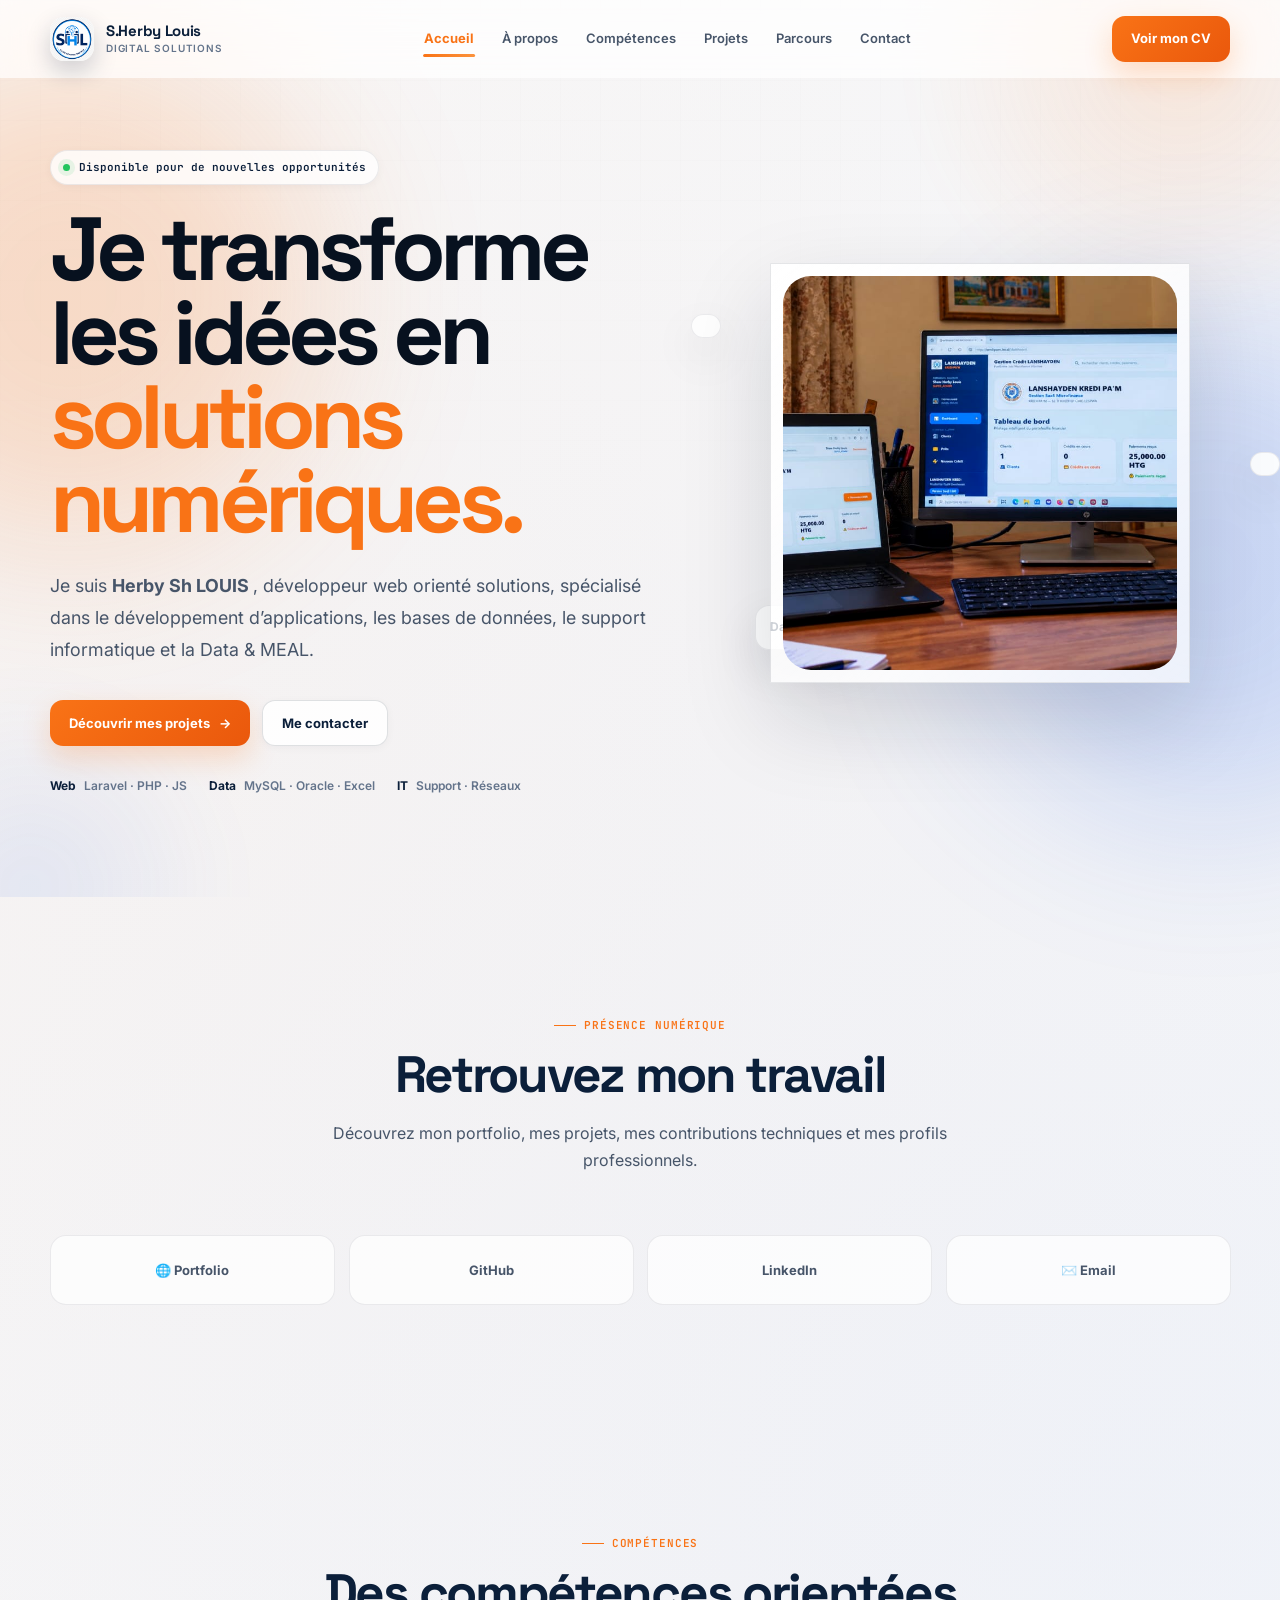
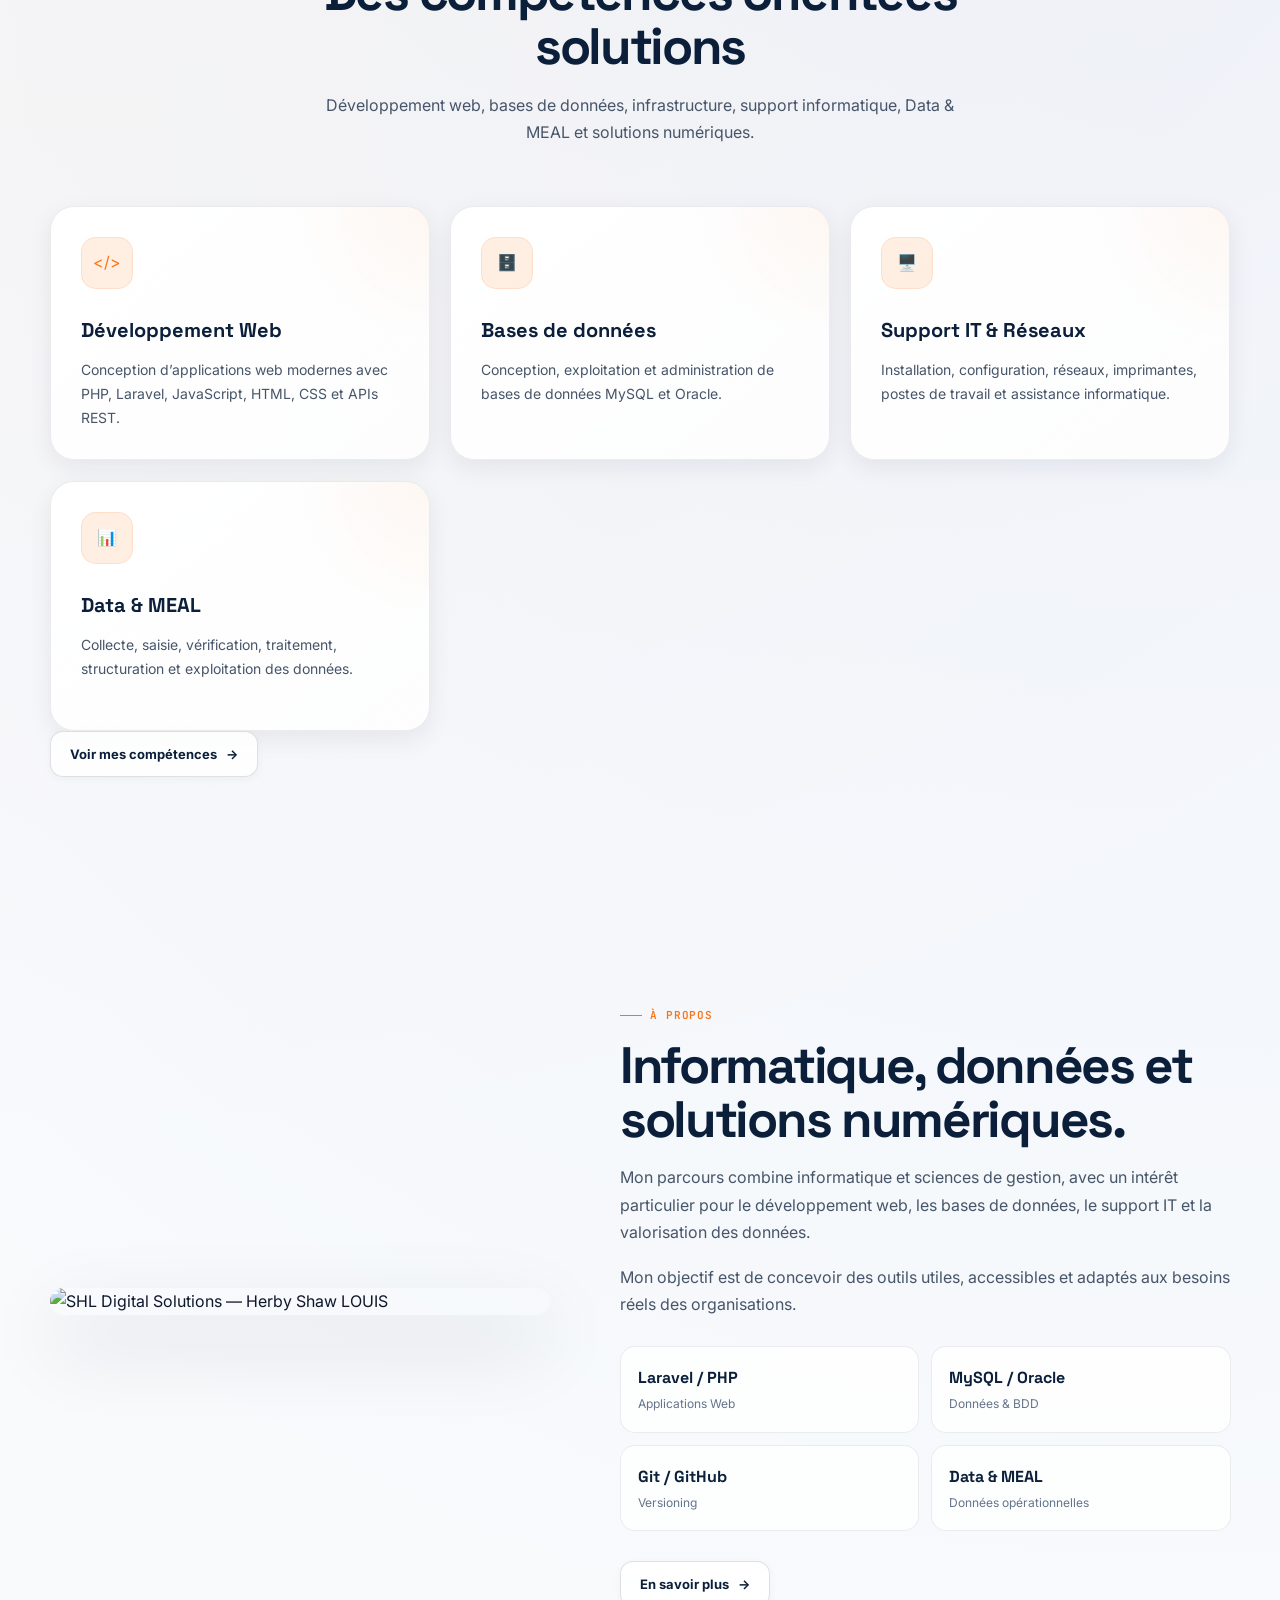
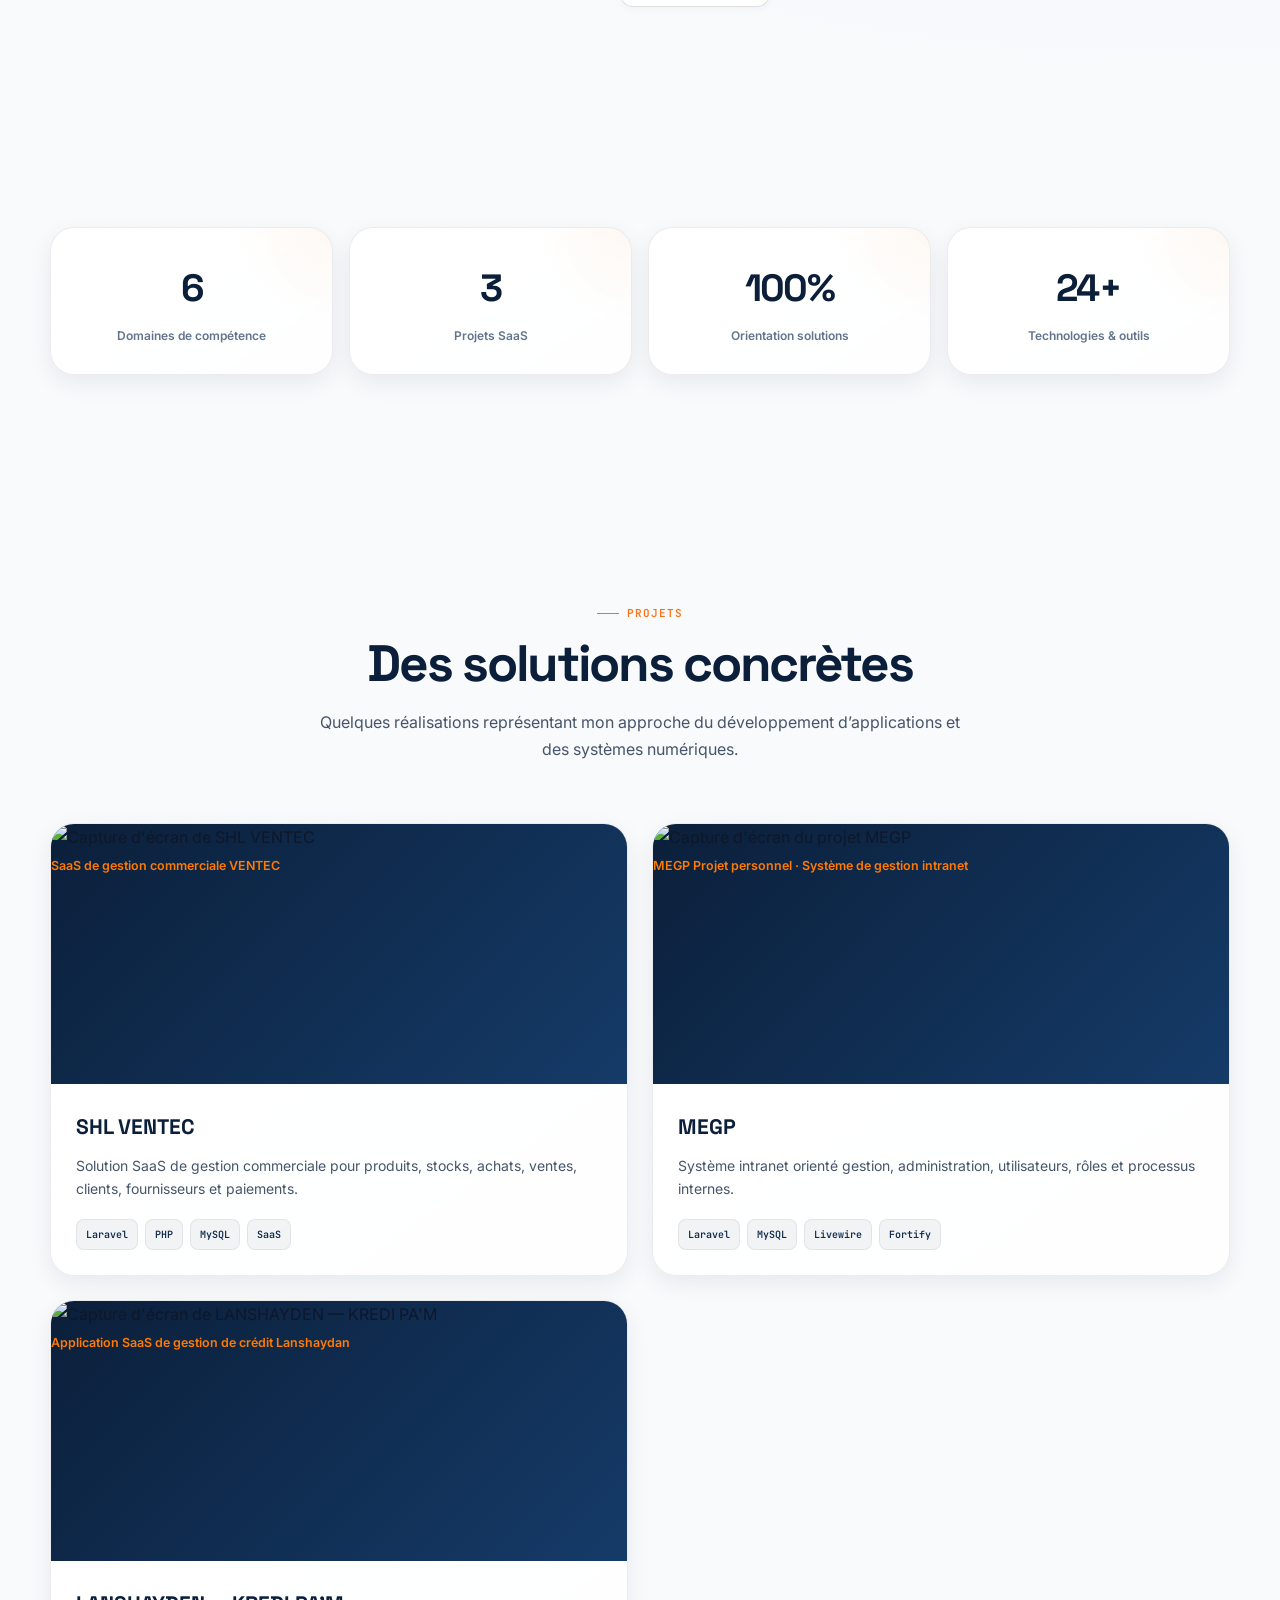
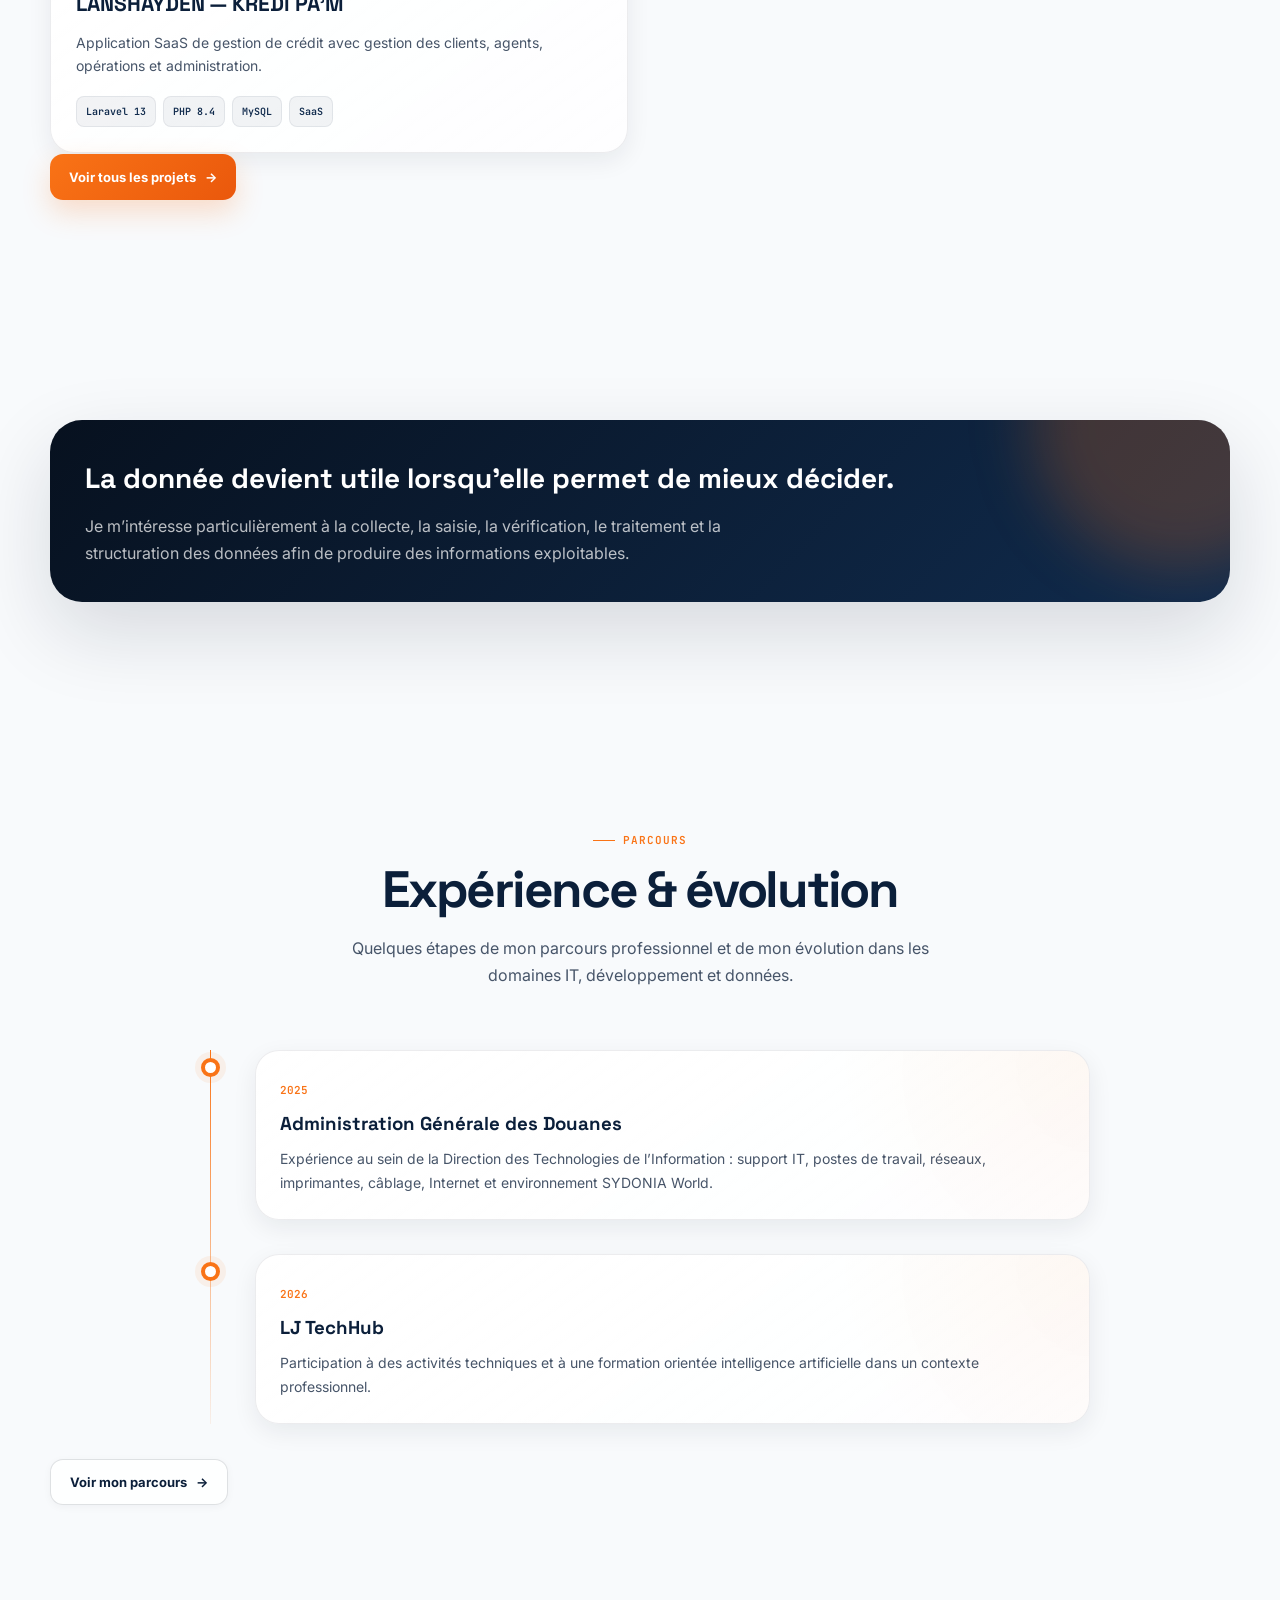
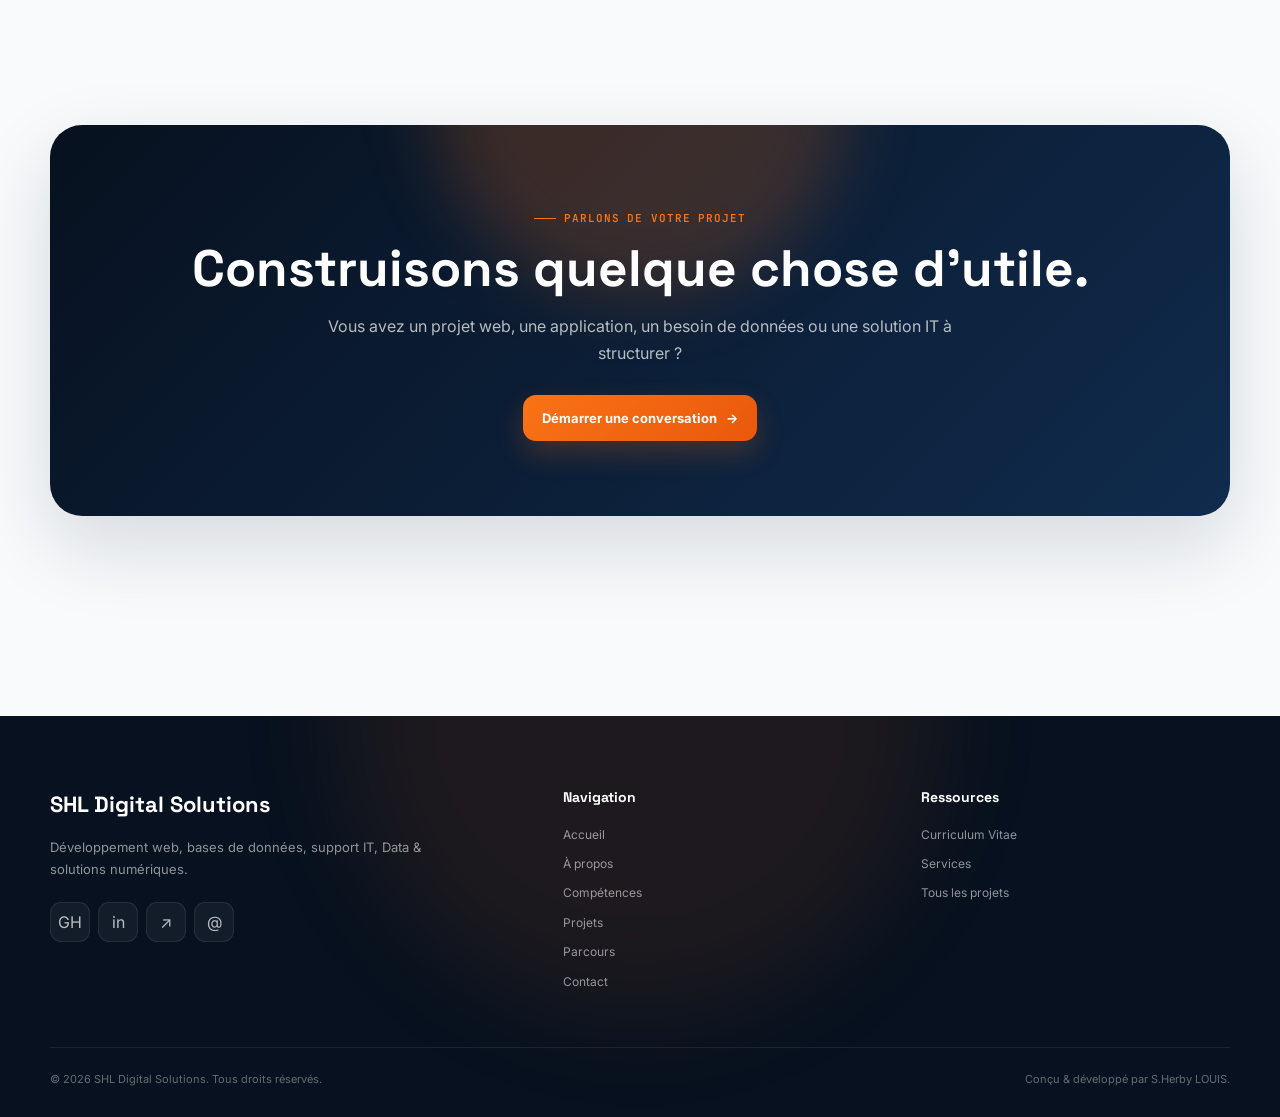
==== commit bb71e5c1: "Initial commit - SHL Digital Portfolio" ====
--- a/index.html
+++ b/index.html
@@ -1,778 +1,1638 @@
 <!DOCTYPE html>
 <html lang="fr">
+
 <head>
-<meta charset="UTF-8">
-<meta name="viewport" content="width=device-width, initial-scale=1.0">
-<title>S.Herby LOUIS | Développeur Full Stack</title>
-<meta name="description" content="Portfolio professionnel de Shaw-Herby Louis - Développeur Full Stack, API REST, Réseaux et Bases de Données">
-
-<link rel="preconnect" href="https://fonts.googleapis.com">
-<link href="https://fonts.googleapis.com/css2?family=Space+Grotesk:wght@300;400;500;600;700&family=Inter:wght@300;400;500;600&family=JetBrains+Mono:wght@400;500&display=swap" rel="stylesheet">
-<link rel="stylesheet" href="https://cdnjs.cloudflare.com/ajax/libs/font-awesome/6.5.2/css/all.min.css">
-
-<style>
-:root{
-  --bg:#ffffff;
-  --bg2:#f6f7fb;
-  --surface:#f1f3f9;
-  --border:rgba(15,23,42,.08);
-  --primary:#4f46e5;
-  --primary-d:#3730a3;
-  --cyan:#06b6d4;
-  --text:#1e293b;;
-  --muted:#64748b;
-  --font-disp:'Space Grotesk',sans-serif;
-  --font-body:'Inter',sans-serif;
-  --font-mono:'JetBrains Mono',monospace;
-}
-
-*,
-*::before,
-*::after{box-sizing:border-box;margin:0;padding:0}
-html{scroll-behavior:smooth}
-body{
-  background:var(--bg);
-  color:var(--text);
-  font-family:var(--font-body);
-  font-size:16px;
-  line-height:1.7;
-  overflow-x:hidden;
-  -webkit-font-smoothing:antialiased;
-  -moz-osx-font-smoothing:grayscale;
-}
-a{color:inherit;text-decoration:none}
-ul{list-style:none}
-img{max-width:100%;display:block}
-#bg-canvas{position:fixed;inset:0;z-index:0;pointer-events:none}
-#scroll-bar{
-  position:fixed;top:0;left:0;height:3px;width:0%;
-  background:linear-gradient(90deg,var(--primary),var(--cyan));z-index:1000;
-}
-.container{
-  max-width:1160px;margin:0 auto;padding:0 24px;position:relative;z-index:2;
-}
-section{position:relative;z-index:2}
-
-.header{
-  position:fixed;top:0;left:0;right:0;z-index:100;
-  border-bottom:1px solid transparent;
-  transition:background .4s,backdrop-filter .4s,border-color .4s;
-}
-.header.scrolled{
-  background:rgba(255,255,255,.82);
-  backdrop-filter:blur(16px);
-  border-color:var(--border);
-}
-.header .container{
-  display:flex;align-items:center;justify-content:space-between;
-  height:128px;gap:24px;
-}
-
-.logo{
-  display:flex;
-  align-items:center;
-  justify-content:flex-start;
-  flex-shrink:0;
-  color: #D4A017;
-  mix-blend-mode: multiply;
-}
-.logo img{
-  display:block;
-  height:64px;
-  width:auto;
-  max-width:100%;
-
-  object-fit:contain;
-}
-nav{flex:1;display:flex;justify-content:center}
-nav ul{display:flex;gap:4px;flex-wrap:wrap}
-nav ul li a{
-  font-size:.875rem;font-weight:500;padding:6px 14px;border-radius:8px;
-  color:var(--muted);transition:color .25s,background .25s,transform .25s;
-}
-nav ul li a:hover,
-nav ul li a.active{
-  color:var(--text);
-  background:var(--surface);
-  transform:translateY(-1px);
-}
-.header-actions{display:flex;align-items:center;gap:12px}
-.btn-primary,
-.btn-secondary{
-  display:inline-flex;align-items:center;gap:8px;
-  padding:10px 22px;border-radius:100px;
-  font-size:.875rem;font-weight:600;font-family:var(--font-disp);
-  cursor:pointer;transition:transform .25s,box-shadow .25s,background .25s,border-color .25s;
-}
-.btn-primary{
-  border:none;background:linear-gradient(135deg,var(--primary),#8f88ff);color:#fff;
-}
-.btn-primary:hover{
-  transform:translateY(-2px);
-  box-shadow:0 8px 32px rgba(108,99,255,.35);
-}
-.btn-secondary{
-  background:transparent;color:var(--text);border:1px solid var(--border);
-}
-.btn-secondary:hover{
-  transform:translateY(-2px);
-  border-color:var(--primary);
-  background:rgba(108,99,255,.08);
-}
-#menu-btn{
-  display:none;background:var(--surface);border:1px solid var(--border);color:var(--text);
-  width:40px;height:40px;border-radius:10px;font-size:1rem;cursor:pointer;
-  align-items:center;justify-content:center;
-}
-
-.hero{
-  min-height:100vh;display:flex;align-items:center;padding:120px 0 80px;position:relative;overflow:hidden;
-}
-.hero::before{
-  content:'';position:absolute;top:-200px;left:50%;transform:translateX(-50%);
-  width:900px;height:700px;background:radial-gradient(ellipse at center, rgba(108,99,255,.15) 0%, transparent 70%);
-  pointer-events:none;
-}
-.hero-grid{
-  display:grid;grid-template-columns:1fr 480px;gap:64px;align-items:center;
-}
-.badge{
-  display:inline-flex;align-items:center;gap:10px;
-  background:rgba(6,182,212,.07);border:1px solid rgba(6,182,212,.25);
-  padding:6px 16px;border-radius:100px;
-  font-family:var(--font-mono);font-size:.78rem;color:var(--cyan);margin-bottom:28px;
-}
-.pulse{width:8px;height:8px;border-radius:50%;background:var(--cyan);animation:pulseAnim 1.8s ease-in-out infinite}
-@keyframes pulseAnim{
-  0%,100%{box-shadow:0 0 0 0 rgba(6,182,212,.6)}
-  50%{box-shadow:0 0 0 8px rgba(6,182,212,0)}
-}
-.hero h1{
-  font-family:var(--font-disp);font-size:clamp(2.6rem,5.5vw,4.2rem);font-weight:700;
-  line-height:1.08;letter-spacing:-.03em;margin-bottom:16px;
-}
-.hero h1 span{
-  background:linear-gradient(135deg,var(--primary),var(--cyan));
-  -webkit-background-clip:text;background-clip:text;color:transparent;
-}
-.terminal-line{
-  font-family:var(--font-mono);font-size:1.05rem;color:var(--cyan);margin-bottom:20px;min-height:1.6em;
-}
-.cursor{
-  display:inline-block;width:2px;height:1.1em;background:var(--cyan);margin-left:2px;vertical-align:middle;
-  animation:blink .9s step-end infinite;
-}
-@keyframes blink{50%{opacity:0}}
-.hero p{
-  font-size:1.05rem;color:var(--muted);max-width:460px;margin-bottom:36px;
-}
-.hero-buttons{display:flex;gap:14px;flex-wrap:wrap}
-.hero-socials{display:flex;gap:12px;margin-top:36px}
-.hero-socials a{
-  width:42px;height:42px;border-radius:12px;border:1px solid var(--border);
-  display:flex;align-items:center;justify-content:center;color:var(--muted);
-  transition:color .25s,border-color .25s,background .25s,transform .25s,box-shadow .25s;
-}
-.hero-socials a:hover{
-  color:var(--primary);
-  border-color:var(--primary);
-  background:rgba(108,99,255,.08);
-  transform:translateY(-3px) scale(1.04);
-  box-shadow:0 10px 24px rgba(79,70,229,.12);
-}
-.hero-image{
-  position:relative;display:flex;align-items:center;justify-content:center;
-}
-.profile-card{
-  position:relative;width:340px;height:420px;border-radius:32px;overflow:hidden;border:1px solid var(--border);background:var(--bg);
-}
-.profile-card img{
-  width:100%;height:100%;object-fit:cover;object-position:top;
-}
-.profile-card::before{
-  content:'';position:absolute;inset:-2px;border-radius:34px;background:linear-gradient(135deg,var(--primary),var(--cyan),var(--primary));z-index:-1;
-}
-.float-badge{
-  position:absolute;display:flex;align-items:center;gap:8px;padding:10px 16px;border-radius:14px;
-  background:rgba(255,255,255,.88);border:1px solid var(--border);backdrop-filter:blur(12px);
-  font-family:var(--font-mono);font-size:.78rem;color:var(--text);white-space:nowrap;
-}
-.float-badge i{color:var(--primary);font-size:.9rem}
-.float-badge.b1{top:40px;right:-50px}
-.float-badge.b2{bottom:80px;left:-60px}
-.float-badge.b3{top:50%;right:-55px}
-
-.stats{
-  padding:60px 0;border-top:1px solid var(--border);border-bottom:1px solid var(--border);background:var(--bg2);
-}
-.stats-grid{display:grid;grid-template-columns:repeat(4,1fr);gap:24px}
-.section{padding:100px 0}
-.section.dark{background:var(--bg2)}
-.section-title{text-align:center;margin-bottom:60px}
-.section-title span{
-  font-family:var(--font-mono);font-size:.8rem;letter-spacing:.15em;text-transform:uppercase;color:var(--primary);
-  display:block;margin-bottom:12px;
-}
-.section-title h2{
-  font-family:var(--font-disp);font-size:clamp(1.8rem,3.5vw,2.8rem);font-weight:700;letter-spacing:-.03em;
-}
-.cards-grid{display:grid;grid-template-columns:repeat(3,1fr);gap:24px}
-.card,
-.stat-card,
-.project-card{
-  opacity:0;transform:translateY(24px);
-  transition:opacity .6s ease,transform .6s ease,border-color .3s,background .3s;
-}
-.card.visible,
-.stat-card.visible,
-.project-card.visible{opacity:1;transform:translateY(0)}
-.card{
-  padding:36px 28px;border-radius:20px;background:var(--bg);border:1px solid var(--border);
-}
-.card:hover{
-  border-color:var(--primary);
-  background:linear-gradient(135deg,rgba(79,70,229,.06),rgba(6,182,212,.04));
-  transform:translateY(-6px);
-}
-.card i{font-size:1.6rem;color:var(--primary);margin-bottom:20px;display:block}
-.card h3{
-  font-family:var(--font-disp);font-size:1.1rem;font-weight:600;margin-bottom:10px;
-}
-.card p{font-size:.9rem;color:var(--muted)}
-
-.skills-strip{
-  padding:48px 0;overflow:hidden;background:var(--bg);border-top:1px solid var(--border);border-bottom:1px solid var(--border);
-}
-.skills-track{
-  display:flex;gap:32px;animation:marquee 22s linear infinite;width:max-content;
-}
-.skill-pill{
-  display:flex;align-items:center;gap:10px;padding:10px 22px;border-radius:100px;border:1px solid var(--border);
-  background:var(--bg2);font-family:var(--font-mono);font-size:.82rem;color:var(--muted);white-space:nowrap;
-}
-.skill-pill i{color:var(--primary)}
-@keyframes marquee{to{transform:translateX(-50%)}}
-
-.project-grid{display:grid;grid-template-columns:repeat(3,1fr);gap:24px}
-.project-card{
-  border-radius:20px;background:var(--bg);border:1px solid var(--border);overflow:hidden;
-}
-.project-card:hover{
-  border-color:var(--primary);transform:translateY(-6px);
-}
-.project-thumb{
-  height:180px;display:flex;align-items:center;justify-content:center;font-size:3rem;
-}
-.pt1{background:linear-gradient(135deg,#1a1040,#2d1b69)}
-.pt2{background:linear-gradient(135deg,#001a14,#003d2e)}
-.pt3{background:linear-gradient(135deg,#1a0010,#3d0028)}
-.project-body{padding:24px 28px}
-.project-tag{
-  font-family:var(--font-mono);font-size:.72rem;letter-spacing:.1em;text-transform:uppercase;color:var(--cyan);margin-bottom:8px;display:block;
-}
-.project-body h3{
-  font-family:var(--font-disp);font-size:1.05rem;font-weight:600;margin-bottom:8px;
-}
-.project-body p{
-  font-size:.875rem;color:var(--muted);margin-bottom:20px;
-}
-.project-links{display:flex;gap:12px}
-.project-links a{
-  font-size:.8rem;font-weight:600;color:var(--muted);display:flex;align-items:center;gap:6px;
-}
-.project-links a:hover{color:var(--primary)}
-
-.cta{
-  padding:100px 0;text-align:center;
-}
-.cta-inner{max-width:600px;margin:0 auto}
-.cta h2{
-  font-family:var(--font-disp);font-size:clamp(1.8rem,3vw,2.6rem);font-weight:700;letter-spacing:-.03em;margin-bottom:16px;
-}
-.cta h2 span{
-  background:linear-gradient(135deg,var(--primary),var(--cyan));
-  -webkit-background-clip:text;background-clip:text;color:transparent;
-}
-.cta p{color:var(--muted);margin-bottom:32px;font-size:1.05rem}
-.cta-buttons{display:flex;gap:14px;justify-content:center;flex-wrap:wrap}
-
-footer{
-  background:
-    linear-gradient(135deg, rgba(79,70,229,.18), rgba(6,182,212,.08)),
-    rgba(10,12,25,.82);
-  backdrop-filter:blur(18px) saturate(160%);
-  -webkit-backdrop-filter:blur(18px) saturate(160%);
-  border-top:1px solid rgba(255,255,255,.08);
-  padding:56px 0 28px;
-  position:relative;
-  overflow:hidden;
-}
-footer::before{
-  content:'';
-  position:absolute;
-  inset:-120px -100px auto auto;
-  width:320px;
-  height:320px;
-  background:radial-gradient(circle, rgba(255,255,255,.12), transparent 70%);
-  pointer-events:none;
-}
-.footer-grid{
-  display:grid;
-  grid-template-columns:2fr 1fr 1fr;
-  gap:32px;
-  margin-bottom:36px;
-}
-.footer-card{
-  background:rgba(255,255,255,.04);
-  border:1px solid rgba(255,255,255,.08);
-  border-radius:22px;
-  padding:24px;
-  backdrop-filter:blur(10px);
-}
-footer h3{
-  font-family:var(--font-disp);
-  font-size:1.15rem;
-  font-weight:700;
-  background:linear-gradient(135deg,var(--primary),var(--cyan));
-  -webkit-background-clip:text;background-clip:text;color:transparent;
-  margin-bottom:10px;
-}
-footer h4{
-  font-family:var(--font-disp);
-  font-size:.95rem;
-  font-weight:600;
-  color:#f8fafc;
-  margin-bottom:14px;
-}
-footer p{
-  color:#cbd5e1;
-  font-size:.92rem;
-}
-footer ul li+li{margin-top:10px}
-footer ul li a{
-  font-size:.9rem;
-  color:#cbd5e1;
-  display:inline-flex;
-  align-items:center;
-  gap:8px;
-  padding:6px 0;
-  transition:color .25s,transform .25s,letter-spacing .25s,text-shadow .25s;
-}
-footer ul li a:hover{
-  color:#ffffff;
-  transform:translateX(6px);
-  text-shadow:0 0 14px rgba(255,255,255,.12);
-  letter-spacing:.01em;
-}
-.footer-links a i{
-  color:var(--cyan);
-  width:18px;
-  text-align:center;
-}
-.socials{
-  display:flex;
-  gap:12px;
-  flex-wrap:wrap;
-}
-.socials a{
-  width:42px;height:42px;border-radius:12px;
-  border:1px solid rgba(255,255,255,.12);
-  display:flex;align-items:center;justify-content:center;
-  color:#cbd5e1;font-size:.95rem;
-  background:rgba(255,255,255,.03);
-  transition:transform .25s, border-color .25s, color .25s, background .25s, box-shadow .25s;
-}
-.socials a:hover{
-  color:#fff;border-color:var(--primary);
-  background:rgba(79,70,229,.18);
-  transform:translateY(-3px) scale(1.05);
-  box-shadow:0 10px 22px rgba(79,70,229,.16);
-}
-.footer-bottom{
-  display:flex;
-  align-items:center;
-  justify-content:space-between;
-  gap:18px;
-  padding-top:20px;
-  border-top:1px solid rgba(255,255,255,.08);
-  color:#94a3b8;
-  font-family:var(--font-mono);
-  font-size:.78rem;
-}
-.back-top{
-  display:inline-flex;
-  align-items:center;
-  gap:8px;
-  padding:10px 16px;
-  border-radius:999px;
-  border:1px solid rgba(255,255,255,.12);
-  color:#e2e8f0;
-  background:rgba(255,255,255,.03);
-  transition:transform .25s, background .25s, border-color .25s, color .25s;
-}
-.back-top:hover{
-  transform:translateY(-2px);
-  border-color:var(--cyan);
-  color:#fff;
-  background:rgba(6,182,212,.12);
-}
-
-.mobile-nav{
-  display:none;position:fixed;inset:0;z-index:99;background:rgba(5,5,8,.97);
-  backdrop-filter:blur(16px);flex-direction:column;align-items:center;justify-content:center;gap:28px;
-}
-.mobile-nav.open{display:flex}
-.mobile-nav ul li a{
-  font-family:var(--font-disp);font-size:1.5rem;font-weight:600;color:var(--muted);
-}
-#close-nav{
-  position:absolute;top:24px;right:24px;background:var(--surface);border:1px solid var(--border);
-  color:var(--text);width:44px;height:44px;border-radius:12px;font-size:1.1rem;cursor:pointer;
-  display:flex;align-items:center;justify-content:center;
-}
-
-.reveal{opacity:0;transform:translateY(24px)}
-.reveal.visible{opacity:1;transform:translateY(0);transition:opacity .6s ease,transform .6s ease}
-
-@media (max-width:960px){
-  nav{display:none}
-  #menu-btn{display:flex}
-  .hero-grid{grid-template-columns:1fr;text-align:center}
-  .hero p{margin:0 auto 36px}
-  .hero-buttons,.hero-socials{justify-content:center}
-  .hero-image{order:-1}
-  .stats-grid{grid-template-columns:repeat(2,1fr)}
-  .cards-grid,.project-grid,.footer-grid{grid-template-columns:1fr}
-  .float-badge.b1,.float-badge.b3{right:0}
-  .float-badge.b2{left:0}
-  .footer-bottom{flex-direction:column;text-align:center}
-  .logo img{height:46px}
-}
-@media (max-width:480px){
-  .stats-grid{grid-template-columns:1fr}
-  .profile-card{width:280px;height:360px}
-  .btn-primary,.btn-secondary{width:100%;justify-content:center}
-  .copyright{opacity:.7;font-size:.72rem}
-  .footer-card{padding:20px}
-  .footer-bottom{font-size:.72rem}
-  .logo img{height:40px}
-}
-</style>
+
+    <meta charset="UTF-8">
+
+    <meta
+        name="viewport"
+        content="width=device-width, initial-scale=1.0"
+    >
+
+    <meta
+        name="description"
+        content="S.Herby LOUIS — Développeur Web, bases de données, support IT, Data & MEAL et solutions numériques."
+    >
+
+    <meta
+        name="keywords"
+        content="Herby Louis, développeur web, Laravel, PHP, MySQL, Oracle, JavaScript, support IT, Data, MEAL, Haïti"
+    >
+
+    <meta
+        name="author"
+        content="S.Herby LOUIS"
+    >
+
+    <meta
+        name="theme-color"
+        content="#0b1f3a"
+    >
+
+    <meta
+        name="robots"
+        content="index, follow"
+    >
+
+    <title>
+        S.Herby LOUIS — Développeur Web | Data | IT
+    </title>
+
+    <link
+        rel="icon"
+        type="image/png"
+        href="images/shl.png"
+    >
+
+    <link
+        rel="stylesheet"
+        href="css/app.css"
+    >
+
 </head>
+
+
 <body>
 
-<div id="top"></div>
-<div id="scroll-bar"></div>
-<canvas id="bg-canvas"></canvas>
-
-<nav class="mobile-nav" id="mobile-nav">
-  <button id="close-nav"><i class="fa-solid fa-xmark"></i></button>
-  <ul>
-    <li><a href="index.html">Accueil</a></li>
-    <li><a href="pages/about.html">À propos</a></li>
-    <li><a href="pages/services.html">Services</a></li>
-    <li><a href="pages/projects.html">Projets</a></li>
-    <li><a href="pages/skills.html">Compétences</a></li>
-    <li><a href="pages/cv.html">CV</a></li>
-    <li><a href="pages/contact.html">Contact</a></li>
-  </ul>
-</nav>
-
-<header class="header" id="header">
-  <div class="container">
-    <a href="index.html" class="logo">
-      <img src="images/shl.png" alt="Logo SH L" class="brand-logo">
-          <div class="brand-info">
-        <span class="brand-text">SHL</span>
-        <span class="brand-sub">SOLUTION DIGITAL</span>
+
+    <!-- =====================================================
+         PAGE TRANSITION
+    ====================================================== -->
+
+    <div
+        class="page-transition"
+        aria-hidden="true"
+    ></div>
+
+
+    <!-- =====================================================
+         SCROLL PROGRESS
+    ====================================================== -->
+
+    <div
+        class="scroll-progress"
+        id="scrollProgress"
+        aria-hidden="true"
+    ></div>
+
+
+    <!-- =====================================================
+         BACKGROUND
+    ====================================================== -->
+
+    <div
+        class="background-grid"
+        aria-hidden="true"
+    ></div>
+
+    <div
+        class="background-glow orange"
+        aria-hidden="true"
+    ></div>
+
+    <div
+        class="background-glow blue"
+        aria-hidden="true"
+    ></div>
+
+    <div
+        class="cursor-glow"
+        id="cursorGlow"
+        aria-hidden="true"
+    ></div>
+
+
+    <!-- =====================================================
+         HEADER
+    ====================================================== -->
+
+    <header
+        class="header"
+        id="header"
+    >
+
+        <div class="container header-inner">
+
+
+            <!-- =================================================
+                 BRAND
+            ================================================== -->
+
+         <a href="../index.html" class="brand">
+
+    <img
+        src="images/shl.png"
+        alt="S.Herby Louis"
+        class="brand-logo"
+    >
+
+    <span class="brand-info">
+
+        <span class="brand-text">
+            S.Herby Louis
+        </span>
+
+        <span class="brand-sub">
+            DIGITAL SOLUTIONS
+        </span>
+
+    </span>
+
+</a>
+
+
+            <!-- =================================================
+                 NAVIGATION PRINCIPALE
+            ================================================== -->
+
+            <nav
+                class="navbar"
+                id="navbar"
+                aria-label="Navigation principale"
+            >
+
+                <a
+                    href="index.html"
+                    class="nav-link"
+                    data-page="index.html"
+                >
+                    Accueil
+                </a>
+
+
+                <a
+                    href="pages/about.html"
+                    class="nav-link"
+                    data-page="pages/about.html"
+                >
+                    À propos
+                </a>
+
+
+                <a
+                    href="pages/skills.html"
+                    class="nav-link"
+                    data-page="pages/skills.html"
+                >
+                    Compétences
+                </a>
+
+
+                <a
+                    href="pages/projects.html"
+                    class="nav-link"
+                    data-page="pages/projects.html"
+                >
+                    Projets
+                </a>
+
+
+                <a
+                    href="pages/services.html"
+                    class="nav-link"
+                    data-page="pages/services.html"
+                >
+                    Parcours
+                </a>
+
+
+                <a
+                    href="pages/contact.html"
+                    class="nav-link"
+                    data-page="pages/contact.html"
+                >
+                    Contact
+                </a>
+
+            </nav>
+
+
+            <!-- =================================================
+                 HEADER ACTIONS
+            ================================================== -->
+
+            <div class="header-actions">
+
+                <a
+                    href="pages/cv.html"
+                    class="btn btn-primary"
+                >
+
+                    <span>
+                        Voir mon CV
+                    </span>
+
+                </a>
+
+
+                <button
+                    type="button"
+                    class="menu-toggle"
+                    id="menuToggle"
+                    aria-label="Ouvrir le menu"
+                    aria-expanded="false"
+                    aria-controls="navbar"
+                >
+                    ☰
+                </button>
+
+            </div>
+
+        </div>
+
+    </header>
+
+
+    <!-- =====================================================
+         MAIN
+    ====================================================== -->
+
+    <main>
+
+
+        <!-- =================================================
+             HERO
+        ================================================== -->
+
+        <section
+            class="hero"
+            id="accueil"
+        >
+
+            <div class="container">
+
+                <div class="hero-grid">
+
+
+                    <!-- HERO CONTENT -->
+
+                    <div
+                        class="hero-content"
+                        data-reveal
+                    >
+
+                        <div class="hero-badge">
+
+                            <span>
+                                Disponible pour de nouvelles opportunités
+                            </span>
+
+                        </div>
+
+
+                        <h1 class="hero-title">
+
+                            Je transforme les idées en
+
+                            <span>
+                                solutions numériques.
+                            </span>
+
+                        </h1>
+
+
+                        <p class="hero-description">
+
+                            Je suis
+
+                            <strong>
+                                Herby Sh LOUIS
+                            </strong>,
+
+                            développeur web orienté solutions,
+                            spécialisé dans le développement
+                            d’applications, les bases de données,
+                            le support informatique et la
+                            Data &amp; MEAL.
+
+                        </p>
+
+
+                        <div class="hero-actions">
+
+                            <a
+                                href="projects.html"
+                                class="btn btn-primary magnetic"
+                            >
+
+                                Découvrir mes projets
+
+                                <span>
+                                    →
+                                </span>
+
+                            </a>
+
+
+                            <a
+                                href="pages/contact.html"
+                                class="btn btn-secondary magnetic"
+                            >
+                                Me contacter
+                            </a>
+
+                        </div>
+
+
+                        <div class="hero-meta">
+
+
+                            <div class="hero-meta-item">
+
+                                <strong>
+                                    Web
+                                </strong>
+
+                                <span>
+                                    Laravel · PHP · JS
+                                </span>
+
+                            </div>
+
+
+                            <div class="hero-meta-item">
+
+                                <strong>
+                                    Data
+                                </strong>
+
+                                <span>
+                                    MySQL · Oracle · Excel
+                                </span>
+
+                            </div>
+
+
+                            <div class="hero-meta-item">
+
+                                <strong>
+                                    IT
+                                </strong>
+
+                                <span>
+                                    Support · Réseaux
+                                </span>
+
+                            </div>
+
+                        </div>
+
+                    </div>
+
+
+                    <!-- =================================================
+                         HERO VISUAL
+                    ================================================== -->
+
+                <div class="hero-visual" data-reveal>
+                    
+                        <div class="tech-card">
+
+                        </div>
+
+
+                        <div class="tech-card">
+
+                          </div>
+
+
+                        <div class="tech-card">
+
+                            Data &amp; MEAL
+
+                        </div>
+
+
+                        <div class="profile-frame">
+
+                            <img
+                                src="images/profile.jpeg"
+                                alt="Bureau professionnel de Herby LOUIS"
+                                loading="eager"
+                            >
+
+                        </div>
+
+                    </div>
+
+                </div>
+
+            </div>
+
+        </section>
+
+
+        <!-- =================================================
+             PRÉSENCE NUMÉRIQUE
+        ================================================== -->
+
+        <section class="section">
+
+            <div class="container">
+
+
+                <div
+                    class="section-header"
+                    data-reveal
+                >
+
+                    <span class="section-kicker">
+                        Présence numérique
+                    </span>
+
+                    <h2 class="section-title">
+                        Retrouvez mon travail
+                    </h2>
+
+                    <p class="section-description">
+
+                        Découvrez mon portfolio, mes projets,
+                        mes contributions techniques et mes
+                        profils professionnels.
+
+                    </p>
+
+                </div>
+
+
+                <div class="trust-grid">
+
+
+                    <a
+                        href="https://herbylouis.netlify.app/"
+                        target="_blank"
+                        rel="noopener noreferrer"
+                        class="trust-item stagger-card"
+                    >
+
+                        🌐
+
+                        Portfolio
+
+                    </a>
+
+
+                    <a
+                        href="https://github.com/herby104"
+                        target="_blank"
+                        rel="noopener noreferrer"
+                        class="trust-item stagger-card"
+                    >
+
+                        GitHub
+
+                    </a>
+
+
+                    <a
+                        href="https://www.linkedin.com/in/herby-louis/"
+                        target="_blank"
+                        rel="noopener noreferrer"
+                        class="trust-item stagger-card"
+                    >
+
+                        LinkedIn
+
+                    </a>
+
+
+                    <a
+                        href="mailto:shawherbylouis104@gmail.com"
+                        class="trust-item stagger-card"
+                    >
+
+                        ✉️
+
+                        Email
+
+                    </a>
+
+                </div>
+
+            </div>
+
+        </section>
+
+
+        <!-- =================================================
+             APERÇU DES COMPÉTENCES
+        ================================================== -->
+
+        <section class="section">
+
+            <div class="container">
+
+
+                <div
+                    class="section-header"
+                    data-reveal
+                >
+
+                    <span class="section-kicker">
+                        Compétences
+                    </span>
+
+                    <h2 class="section-title">
+                        Des compétences orientées solutions
+                    </h2>
+
+                    <p class="section-description">
+
+                        Développement web, bases de données,
+                        infrastructure, support informatique,
+                        Data &amp; MEAL et solutions numériques.
+
+                    </p>
+
+                </div>
+
+
+                <div class="expertise-grid">
+
+
+                    <!-- WEB -->
+
+                    <article
+                        class="card expertise-card stagger-card"
+                    >
+
+                        <div class="expertise-icon">
+                            &lt;/&gt;
+                        </div>
+
+                        <h3>
+                            Développement Web
+                        </h3>
+
+                        <p>
+
+                            Conception d’applications web modernes
+                            avec PHP, Laravel, JavaScript, HTML,
+                            CSS et APIs REST.
+
+                        </p>
+
+                    </article>
+
+
+                    <!-- DATABASE -->
+
+                    <article
+                        class="card expertise-card stagger-card"
+                    >
+
+                        <div class="expertise-icon">
+                            🗄️
+                        </div>
+
+                        <h3>
+                            Bases de données
+                        </h3>
+
+                        <p>
+
+                            Conception, exploitation et administration
+                            de bases de données MySQL et Oracle.
+
+                        </p>
+
+                    </article>
+
+
+                    <!-- IT -->
+
+                    <article
+                        class="card expertise-card stagger-card"
+                    >
+
+                        <div class="expertise-icon">
+                            🖥️
+                        </div>
+
+                        <h3>
+                            Support IT &amp; Réseaux
+                        </h3>
+
+                        <p>
+
+                            Installation, configuration,
+                            réseaux, imprimantes, postes de travail
+                            et assistance informatique.
+
+                        </p>
+
+                    </article>
+
+
+                    <!-- DATA -->
+
+                    <article
+                        class="card expertise-card stagger-card"
+                    >
+
+                        <div class="expertise-icon">
+                            📊
+                        </div>
+
+                        <h3>
+                            Data &amp; MEAL
+                        </h3>
+
+                        <p>
+
+                            Collecte, saisie, vérification,
+                            traitement, structuration et
+                            exploitation des données.
+
+                        </p>
+
+                    </article>
+
+                </div>
+
+
+                <div
+                    class="section-actions"
+                    data-reveal
+                >
+
+                    <a
+                        href="pages/skills.html"
+                        class="btn btn-secondary magnetic"
+                    >
+
+                        Voir mes compétences
+
+                        <span>
+                            →
+                        </span>
+
+                    </a>
+
+                </div>
+
+            </div>
+
+        </section>
+
+
+        <!-- =================================================
+             À PROPOS — APERÇU
+        ================================================== -->
+
+        <section class="section">
+
+            <div class="container">
+
+                <div class="about-grid">
+
+
+                    <div
+                        class="about-image reveal-left"
+                    >
+
+                        <img
+                            src="images/shl.jpg"
+                            alt="SHL Digital Solutions — Herby Shaw LOUIS"
+                            loading="lazy"
+                        >
+
+                    </div>
+
+
+                    <div
+                        class="about-content reveal-right"
+                    >
+
+                        <span class="section-kicker">
+                            À propos
+                        </span>
+
+
+                        <h2>
+
+                            Informatique,
+                            données et solutions
+                            numériques.
+
+                        </h2>
+
+
+                        <p>
+
+                            Mon parcours combine informatique
+                            et sciences de gestion, avec un
+                            intérêt particulier pour le développement
+                            web, les bases de données, le support IT
+                            et la valorisation des données.
+
+                        </p>
+
+
+                        <p>
+
+                            Mon objectif est de concevoir des outils
+                            utiles, accessibles et adaptés aux besoins
+                            réels des organisations.
+
+                        </p>
+
+
+                        <div class="about-highlights">
+
+
+                            <div class="about-highlight">
+
+                                <strong>
+                                    Laravel / PHP
+                                </strong>
+
+                                <span>
+                                    Applications Web
+                                </span>
+
+                            </div>
+
+
+                            <div class="about-highlight">
+
+                                <strong>
+                                    MySQL / Oracle
+                                </strong>
+
+                                <span>
+                                    Données &amp; BDD
+                                </span>
+
+                            </div>
+
+
+                            <div class="about-highlight">
+
+                                <strong>
+                                    Git / GitHub
+                                </strong>
+
+                                <span>
+                                    Versioning
+                                </span>
+
+                            </div>
+
+
+                            <div class="about-highlight">
+
+                                <strong>
+                                    Data &amp; MEAL
+                                </strong>
+
+                                <span>
+                                    Données opérationnelles
+                                </span>
+
+                            </div>
+
+                        </div>
+
+
+                        <div
+                            class="section-actions"
+                            style="margin-top:30px"
+                        >
+
+                            <a
+                                href="pages/about.html"
+                                class="btn btn-secondary magnetic"
+                            >
+
+                                En savoir plus
+
+                                <span>
+                                    →
+                                </span>
+
+                            </a>
+
+                        </div>
+
+                    </div>
+
+                </div>
+
+            </div>
+
+        </section>
+
+
+        <!-- =================================================
+             STATISTIQUES
+        ================================================== -->
+
+        <section class="section">
+
+            <div class="container">
+
+                <div class="stats-grid">
+
+
+                    <div
+                        class="card stat-card stagger-card"
+                    >
+
+                        <span
+                            class="stat-number"
+                            data-counter="6"
+                        >
+                            0
+                        </span>
+
+                        <span class="stat-label">
+                            Domaines de compétence
+                        </span>
+
+                    </div>
+
+
+                    <div
+                        class="card stat-card stagger-card"
+                    >
+
+                        <span
+                            class="stat-number"
+                            data-counter="3"
+                        >
+                            0
+                        </span>
+
+                        <span class="stat-label">
+                            Projets SaaS
+                        </span>
+
+                    </div>
+
+
+                    <div
+                        class="card stat-card stagger-card"
+                    >
+
+                        <span
+                            class="stat-number"
+                            data-counter="100"
+                            data-suffix="%"
+                        >
+                            0
+                        </span>
+
+                        <span class="stat-label">
+                            Orientation solutions
+                        </span>
+
+                    </div>
+
+
+                    <div
+                        class="card stat-card stagger-card"
+                    >
+
+                        <span
+                            class="stat-number"
+                            data-counter="24"
+                            data-suffix="+"
+                        >
+                            0
+                        </span>
+
+                        <span class="stat-label">
+                            Technologies &amp; outils
+                        </span>
+
+                    </div>
+
+                </div>
+
+            </div>
+
+        </section>
+
+
+        <!-- =================================================
+             PROJETS — APERÇU
+        ================================================== -->
+
+        <section class="section">
+
+            <div class="container">
+
+
+                <div
+                    class="section-header"
+                    data-reveal
+                >
+
+                    <span class="section-kicker">
+                        Projets
+                    </span>
+
+                    <h2 class="section-title">
+                        Des solutions concrètes
+                    </h2>
+
+                    <p class="section-description">
+
+                        Quelques réalisations représentant mon
+                        approche du développement d’applications
+                        et des systèmes numériques.
+
+                    </p>
+
+                </div>
+
+
+                <div class="projects-grid">
+
+
+                    <!-- VENTEC -->
+
+                    <article
+    class="card project-card stagger-card"
+>
+
+    <div class="project-visual">
+
+        <img
+            src="images/ventec.png"
+            alt="Capture d'écran de SHL VENTEC"
+            class="project-screenshot"
+            loading="lazy"
+        >
+
+        <div class="project-visual-overlay">
+
+           <small   style=" color: #ff7a00; 
+            font-size: 0.78rem;
+            font-weight: 600;
+            opacity: 1;
+            ">
+                SaaS de gestion commerciale
+                <span>
+                VENTEC
+              </span>
+            </small>
+
+        </div>
+
     </div>
-    </a>
-    <nav class="navbar">
-      <ul>
-        <li><a href="index.html" class="active">Accueil</a></li>
-        <li><a href="pages/about.html">À propos</a></li>
-        <li><a href="pages/services.html">Services</a></li>
-        <li><a href="pages/projects.html">Projets</a></li>
-        <li><a href="pages/skills.html">Compétences</a></li>
-        <li><a href="pages/cv.html">CV</a></li>
-        <li><a href="pages/contact.html">Contact</a></li>
-      </ul>
-    </nav>
-    <div class="header-actions">
-      <a href="cv/herby.pdf" class="btn-primary"><i class="fa-solid fa-download"></i> CV</a>
-      <button id="menu-btn"><i class="fa-solid fa-bars"></i></button>
+
+
+    <div class="project-content">
+
+        <h3>
+            SHL VENTEC
+        </h3>
+
+        <p>
+
+            Solution SaaS de gestion commerciale
+            pour produits, stocks, achats, ventes,
+            clients, fournisseurs et paiements.
+
+        </p>
+
+
+        <div class="project-tags">
+
+            <span class="project-tag">
+                Laravel
+            </span>
+
+            <span class="project-tag">
+                PHP
+            </span>
+
+            <span class="project-tag">
+                MySQL
+            </span>
+
+            <span class="project-tag">
+                SaaS
+            </span>
+
+        </div>
+
     </div>
-  </div>
-</header>
-
-<section class="hero">
-  <div class="container hero-grid">
-    <div class="hero-content">
-      <div class="badge reveal"><span class="pulse"></span> Disponible pour freelance &amp; emploi</div>
-      <h1 class="reveal">S.Herby <span>LOUIS</span></h1>
-      <div class="terminal-line reveal"><span id="typed-text"></span><span class="cursor"></span></div>
-      <p class="reveal">Développeur Web & Technicien Support IT polyvalent, je suis spécialisé dans la conception d'applications robustes (PHP, API REST, Postman) et la gestion de bases de données (Oracle 19c, MySQL). J'assure le support technique ainsi que le déploiement et la maintenance de sites web professionnels (WordPress, cPanel). En parallèle, j'administre des infrastructures réseau, notamment à travers la configuration d'environnements Windows Server et le déploiement de systèmes Linux via VirtualBox.</p>
-      <div class="hero-buttons reveal">
-        <a href="pages/projects.html" class="btn-primary"><i class="fa-solid fa-rocket"></i> Voir mes projets</a>
-        <a href="pages/contact.html" class="btn-secondary">Me contacter <i class="fa-solid fa-arrow-right"></i></a>
-      </div>
-      <div class="hero-socials reveal">
-        <a href="#" title="GitHub"><i class="fab fa-github"></i></a>
-        <a href="#" title="LinkedIn"><i class="fab fa-linkedin-in"></i></a>
-        <a href="#" title="Facebook"><i class="fab fa-facebook-f"></i></a>
-        <a href="mailto:shaw@example.com" title="Email"><i class="fa-solid fa-envelope"></i></a>
-      </div>
+
+</article>
+
+                    <!-- MEGP -->
+
+                    <article
+    class="card project-card stagger-card"
+>
+
+    <div class="project-visual">
+
+        <img
+            src="images/megp.png"
+            alt="Capture d'écran du projet MEGP"
+            class="project-screenshot"
+            loading="lazy"
+        >
+
+        <div class="project-visual-overlay">
+
+            <small   style=" color: #ff7a00; 
+            font-size: 0.78rem;
+            font-weight: 600;
+            opacity: 1;
+            ">
+             <span>
+                MEGP
+            </span>
+                Projet personnel · Système de gestion intranet
+            </small>
+
+        </div>
+
     </div>
 
-    <div class="hero-image reveal">
-      <div class="profile-card">
-        <img src="images/profile.png" alt="Shaw-Herby Louis" onerror="this.style.display='none'; this.parentElement.style.background='linear-gradient(120deg,#12121f,#1a1a2e)'">
-      </div>
-      <div class="float-badge b1"><i class="fab fa-php"></i> PHP / Laravel</div>
-      <div class="float-badge b2"><i class="fas fa-database"></i> MySQL · Oracle</div>
-      <div class="float-badge b3"><i class="fas fa-network-wired"></i> Réseaux</div>
+
+    <div class="project-content">
+
+        <h3>
+            MEGP
+        </h3>
+
+        <p>
+
+            Système intranet orienté gestion,
+            administration, utilisateurs,
+            rôles et processus internes.
+
+        </p>
+
+
+        <div class="project-tags">
+
+            <span class="project-tag">
+                Laravel
+            </span>
+
+            <span class="project-tag">
+                MySQL
+            </span>
+
+            <span class="project-tag">
+                Livewire
+            </span>
+
+            <span class="project-tag">
+                Fortify
+            </span>
+
+        </div>
+
     </div>
-  </div>
-</section>
-
-<section class="stats reveal">
-  <div class="container stats-grid">
-    <div class="stat-card reveal"><h3 class="counter" data-target="3">0<span class="stat-suffix">+</span></h3><p>Projets personnels réalisés</p></div>
-    <div class="stat-card reveal"><h3 class="counter" data-target="1">0<span class="stat-suffix">+</span></h3><p>Années d'expérience</p></div>
-    <div class="stat-card reveal"><h3 class="counter" data-target="11">0<span class="stat-suffix">+</span></h3><p>Technologies & Outils</p></div>
-    <div class="stat-card reveal"><h3 class="counter" data-target="100">0<span class="stat-suffix">%</span></h3><p>Satisfaction client/Assistance technique support IT</p></div>
-  </div>
-</section>
-
-<div class="skills-strip reveal">
-  <div class="skills-track">
-    <span class="skill-pill"><i class="fab fa-html5"></i> HTML5</span>
-    <span class="skill-pill"><i class="fab fa-css3-alt"></i> CSS3</span>
-    <span class="skill-pill"><i class="fab fa-js"></i> JavaScript</span>
-    <span class="skill-pill"><i class="fab fa-php"></i> PHP</span>
-    <span class="skill-pill"><i class="fas fa-leaf"></i> Laravel</span>
-    <span class="skill-pill"><i class="fas fa-database"></i> MySQL</span>
-    <span class="skill-pill"><i class="fas fa-database"></i> Oracle</span>
-    <span class="skill-pill"><i class="fas fa-network-wired"></i> Réseaux</span>
-    <span class="skill-pill"><i class="fab fa-git-alt"></i> Git</span>
-    <span class="skill-pill"><i class="fab fa-linux"></i> Linux</span>
-    <span class="skill-pill"><i class="fas fa-code"></i> API REST</span>
-    <span class="skill-pill"><i class="fab fa-java"></i> java</span>
-    <span class="skill-pill"><i class="fab fa-html5"></i> HTML5</span>
-    <span class="skill-pill"><i class="fab fa-css3-alt"></i> CSS3</span>
-    <span class="skill-pill"><i class="fab fa-js"></i> JavaScript</span>
-    <span class="skill-pill"><i class="fab fa-php"></i> PHP</span>
-    <span class="skill-pill"><i class="fas fa-leaf"></i> Laravel</span>
-    <span class="skill-pill"><i class="fas fa-database"></i> MySQL</span>
-    <span class="skill-pill"><i class="fas fa-database"></i> Oracle</span>
-    <span class="skill-pill"><i class="fas fa-network-wired"></i> Réseaux</span>
-    <span class="skill-pill"><i class="fab fa-git-alt"></i> Git</span>
-    <span class="skill-pill"><i class="fab fa-linux"></i> Linux</span>
-    <span class="skill-pill"><i class="fas fa-code"></i> API REST</span>
-    <span class="skill-pill"><i class="fab fa-wordpress"></i> Wordpress</span>
-  </div>
-</div>
-
-<section class="section reveal" id="about">
-  <div class="container">
-    <div class="section-title"><span>// présentation</span><h2>Pourquoi travailler avec moi ?</h2></div>
-    <div class="cards-grid">
-      <div class="card reveal"><i class="fas fa-code"></i><h3>Développement Web</h3><p>Conception de sites web modernes, rapides, sécurisés et responsive, basés sur des architectures de code propres, optimisées et maintenables..</p></div>
-      <div class="card reveal"><i class="fas fa-server"></i><h3>API REST</h3><p>Développement d’API REST performantes et évolutives avec PHP / Laravel, intégrant des standards de sécurité et une documentation technique complète.</p></div>
-      <div class="card reveal"><i class="fas fa-network-wired"></i><h3>Réseaux & IT</h3><p>Support technique aux utilisateurs (helpdesk), incluant l’installation et la configuration de systèmes Windows, le déploiement d’applications (Microsoft Office et logiciels métiers), ainsi que la configuration d’imprimantes et périphériques</p></div>
+
+</article>
+                    <!-- KREDI PA'M -->
+
+                    <article
+    class="card project-card stagger-card"
+>
+
+    <div class="project-visual">
+
+        <img
+            src="images/kredipam.png"
+            alt="Capture d'écran de LANSHAYDEN — KREDI PA'M"
+            class="project-screenshot"
+            loading="lazy"
+        >
+
+        <div class="project-visual-overlay">
+
+            <small
+                style="
+                    color: #ff7a00;
+                    font-size: 0.78rem;
+                    font-weight: 600;
+                    opacity: 1;
+                "
+            >
+                Application SaaS de gestion de crédit
+                  <span>
+                Lanshaydan
+              </span>
+            </small>
+
+        </div>
+
     </div>
-  </div>
-</section>
-
-<section class="section dark reveal" id="services">
-  <div class="container">
-    <div class="section-title"><span>// services</span><h2>Ce que je propose</h2></div>
-    <div class="cards-grid">
-      <div class="card reveal"><i class="fas fa-globe"></i><h3>Sites Web Premium</h3><p>Design UI/UX moderne, performances optimisées, SEO et accessibilité intégrés.</p></div>
-      <div class="card reveal"><i class="fas fa-laptop-code"></i><h3>Applications Web</h3><p>Applications métier sur mesure, tableaux de bord, gestion de données complexes.</p></div>
-      <div class="card reveal"><i class="fas fa-database"></i><h3>Bases de données</h3><p>Modélisation, optimisation de requêtes et sécurité — MySQL &amp; Oracle.</p></div>
+
+
+    <div class="project-content">
+
+        <h3>
+            LANSHAYDEN — KREDI PA'M
+        </h3>
+
+        <p>
+
+            Application SaaS de gestion de crédit
+            avec gestion des clients, agents,
+            opérations et administration.
+
+        </p>
+
+
+        <div class="project-tags">
+
+            <span class="project-tag">
+                Laravel 13
+            </span>
+
+            <span class="project-tag">
+                PHP 8.4
+            </span>
+
+            <span class="project-tag">
+                MySQL
+            </span>
+
+            <span class="project-tag">
+                SaaS
+            </span>
+
+        </div>
+
     </div>
-  </div>
-</section>
-
-<section class="section reveal" id="projects">
-  <div class="container">
-    <div class="section-title"><span>// portfolio</span><h2>Projets récents</h2></div>
-    <div class="project-grid">
-      <div class="project-card reveal">
-        <div class="project-thumb pt1">🎨</div>
-        <div class="project-body">
-          <span class="project-tag">HTML · CSS · JS</span>
-          <h3>Portfolio Professionnel</h3>
-          <p>Site personnel ultra-moderne avec animations avancées, design responsive et identité visuelle unique.</p>
-          <div class="project-links"><a href="https://herbypulsedev.gt.tc/?i=1"><i class="fas fa-external-link-alt"></i> Live</a><a href="#"><i class="fab fa-github"></i> Code</a></div>
+
+</article>
+                </div>
+
+
+                <div
+                    class="section-actions"
+                    data-reveal
+                >
+
+                    <a
+                        href="pages/projects.html"
+                        class="btn btn-primary magnetic"
+                    >
+
+                        Voir tous les projets
+
+                        <span>
+                            →
+                        </span>
+
+                    </a>
+
+                </div>
+
+            </div>
+
+        </section>
+
+
+        <!-- =================================================
+             DATA BANNER
+        ================================================== -->
+
+        <section class="section">
+
+            <div class="container">
+
+                <div
+                    class="data-banner reveal"
+                >
+
+                    <h3>
+
+                        La donnée devient utile lorsqu’elle
+                        permet de mieux décider.
+
+                    </h3>
+
+
+                    <p>
+
+                        Je m’intéresse particulièrement à la collecte,
+                        la saisie, la vérification, le traitement et
+                        la structuration des données afin de produire
+                        des informations exploitables.
+
+                    </p>
+
+                </div>
+
+            </div>
+
+        </section>
+
+
+        <!-- =================================================
+             PARCOURS — APERÇU
+        ================================================== -->
+
+        <section class="section">
+
+            <div class="container">
+
+
+                <div
+                    class="section-header"
+                    data-reveal
+                >
+
+                    <span class="section-kicker">
+                        Parcours
+                    </span>
+
+                    <h2 class="section-title">
+                        Expérience &amp; évolution
+                    </h2>
+
+                    <p class="section-description">
+
+                        Quelques étapes de mon parcours professionnel
+                        et de mon évolution dans les domaines IT,
+                        développement et données.
+
+                    </p>
+
+                </div>
+
+
+                <div class="timeline">
+
+
+                    <!-- AGD -->
+
+                    <div
+                        class="timeline-item reveal"
+                    >
+
+                        <div class="timeline-dot"></div>
+
+
+                        <div class="card timeline-content">
+
+                            <span class="timeline-date">
+                                2025
+                            </span>
+
+
+                            <h3>
+                                Administration Générale des Douanes
+                            </h3>
+
+
+                            <p>
+
+                                Expérience au sein de la Direction
+                                des Technologies de l’Information :
+                                support IT, postes de travail,
+                                réseaux, imprimantes, câblage,
+                                Internet et environnement
+                                SYDONIA World.
+
+                            </p>
+
+                        </div>
+
+                    </div>
+
+
+                    <!-- LJ TECHHUB -->
+
+                    <div
+                        class="timeline-item reveal"
+                    >
+
+                        <div class="timeline-dot"></div>
+
+
+                        <div class="card timeline-content">
+
+                            <span class="timeline-date">
+                                2026
+                            </span>
+
+
+                            <h3>
+                                LJ TechHub
+                            </h3>
+
+
+                            <p>
+
+                                Participation à des activités
+                                techniques et à une formation
+                                orientée intelligence artificielle
+                                dans un contexte professionnel.
+
+                            </p>
+
+                        </div>
+
+                    </div>
+
+                </div>
+
+
+                <div
+                    class="section-actions"
+                    data-reveal
+                >
+
+                    <a
+                        href="pages/about.html"
+                        class="btn btn-secondary magnetic"
+                    >
+
+                        Voir mon parcours
+
+                        <span>
+                            →
+                        </span>
+
+                    </a>
+
+                </div>
+
+            </div>
+
+        </section>
+
+
+        <!-- =================================================
+             CTA FINAL
+        ================================================== -->
+
+        <section class="section">
+
+            <div class="container">
+
+                <div class="cta reveal">
+
+
+                    <div class="cta-content">
+
+                        <span class="section-kicker">
+                            Parlons de votre projet
+                        </span>
+
+
+                        <h2>
+
+                            Construisons quelque chose
+                            d’utile.
+
+                        </h2>
+
+
+                        <p>
+
+                            Vous avez un projet web, une application,
+                            un besoin de données ou une solution IT
+                            à structurer ?
+
+                        </p>
+
+
+                        <a
+                            href="contact.html"
+                            class="btn btn-primary magnetic"
+                        >
+
+                            Démarrer une conversation
+
+                            <span>
+                                →
+                            </span>
+
+                        </a>
+
+                    </div>
+
+                </div>
+
+            </div>
+
+        </section>
+
+    </main>
+
+
+    <!-- =====================================================
+         FOOTER
+    ====================================================== -->
+
+    <footer class="footer">
+
+        <div class="container">
+
+            <div class="footer-grid">
+
+
+                <!-- =================================================
+                     FOOTER BRAND
+                ================================================== -->
+
+                <div>
+
+                    <div class="footer-brand">
+                        SHL Digital Solutions
+                    </div>
+
+
+                    <p class="footer-description">
+
+                        Développement web, bases de données,
+                        support IT, Data &amp; solutions numériques.
+
+                    </p>
+
+
+                    <div
+                        class="social-links"
+                        style="margin-top:22px"
+                    >
+
+
+                        <a
+                            href="https://github.com/herby104"
+                            target="_blank"
+                            rel="noopener noreferrer"
+                            class="social-link"
+                            aria-label="GitHub"
+                        >
+                            GH
+                        </a>
+
+
+                        <a
+                            href="https://www.linkedin.com/in/herby-louis/"
+                            target="_blank"
+                            rel="noopener noreferrer"
+                            class="social-link"
+                            aria-label="LinkedIn"
+                        >
+                            in
+                        </a>
+
+
+                        <a
+                            href="https://herbylouis.netlify.app/"
+                            target="_blank"
+                            rel="noopener noreferrer"
+                            class="social-link"
+                            aria-label="Portfolio"
+                        >
+                            ↗
+                        </a>
+
+
+                        <a
+                            href="mailto:shawherbylouis104@gmail.com"
+                            class="social-link"
+                            aria-label="Email"
+                        >
+                            @
+                        </a>
+
+                    </div>
+
+                </div>
+
+
+                <!-- =================================================
+                     FOOTER NAVIGATION
+                ================================================== -->
+
+                <div>
+
+                    <h3 class="footer-title">
+                        Navigation
+                    </h3>
+
+
+                    <div class="footer-links">
+
+
+                        <a href="index.html">
+                            Accueil
+                        </a>
+
+
+                        <a href="pages/about.html">
+                            À propos
+                        </a>
+
+
+                        <a href="pages/skills.html">
+                            Compétences
+                        </a>
+
+
+                        <a href="pages/projects.html">
+                            Projets
+                        </a>
+
+
+                        <a href="pages/about.html">
+                            Parcours
+                        </a>
+
+
+                        <a href="pages/contact.html">
+                            Contact
+                        </a>
+
+                    </div>
+
+                </div>
+
+
+                <!-- =================================================
+                     FOOTER RESSOURCES
+                ================================================== -->
+
+                <div>
+
+                    <h3 class="footer-title">
+                        Ressources
+                    </h3>
+
+
+                    <div class="footer-links">
+
+
+                        <a href="pages/cv.html">
+                            Curriculum Vitae
+                        </a>
+
+
+                        <a href="pages/services.html">
+                            Services
+                        </a>
+
+
+                        <a href="pages/projects.html">
+                            Tous les projets
+                        </a>
+
+                    </div>
+
+                </div>
+
+            </div>
+
+
+            <!-- =================================================
+                 FOOTER BOTTOM
+            ================================================== -->
+
+            <div class="footer-bottom">
+
+
+                <span>
+
+                    ©
+
+                    <span id="currentYear">
+                        2026
+                    </span>
+
+                    SHL Digital Solutions.
+                    Tous droits réservés.
+
+                </span>
+
+
+                <span>
+
+                    Conçu &amp; développé par
+                    S.Herby LOUIS.
+
+                </span>
+
+            </div>
+
         </div>
-      </div>
-      <div class="project-card reveal">
-        <div class="project-thumb pt2">⚡</div>
-        <div class="project-body">
-          <span class="project-tag">PHP · Oracle · REST</span>
-          <h3>API REST Oracle</h3>
-          <p>Conception et implémentation d’une API REST avec opérations CRUD sur Oracle Database, incluant authentification, gestion centralisée des erreurs et documentation technique complète..</p>
-          <div class="project-links"><a href="#"><i class="fas fa-external-link-alt"></i> Demo</a><a href="#"><i class="fab fa-github"></i> Code</a></div>
-        </div>
-      </div>
-      <div class="project-card reveal">
-        <div class="project-thumb pt3">🗂️</div>
-        <div class="project-body">
-          <span class="project-tag">PHP · MySQL · Laravel</span>
-          <h3>Gestion Clients</h3>
-          <p>Application complète de gestion CRM avec rôles utilisateurs, tableaux de bord et exports PDF.</p>
-          <div class="project-links"><a href="#"><i class="fas fa-external-link-alt"></i> Demo</a><a href="#"><i class="fab fa-github"></i> Code</a></div>
-        </div>
-      </div>
-    </div>
-  </div>
-</section>
-
-<section class="cta reveal">
-  <div class="container">
-    <div class="cta-inner">
-      <h2>Construisons quelque chose <span>d'extraordinaire</span></h2>
-      <p>Disponible pour stage, emploi et missions freelance dès maintenant.</p>
-      <div class="cta-buttons">
-        <a href="pages/contact.html" class="btn-primary"><i class="fa-solid fa-paper-plane"></i> Discutons ensemble</a>
-        <a href="cv/herby.pdf" class="btn-secondary"><i class="fa-solid fa-download"></i> Télécharger mon CV</a>
-      </div>
-    </div>
-  </div>
-</section>
-
-<footer>
-  <div class="container">
-    <div class="footer-grid">
-      <div class="footer-card">
-        <h3>Shaw-Herby Louis</h3>
-        <p>Développeur Full Stack & Base de données &amp; Technicien IT — Haïti 🇭🇹</p>
-      </div>
-      <div class="footer-card">
-        <h4>Navigation</h4>
-        <ul class="footer-links">
-          <li><a href="index.html"><i class="fa-solid fa-house"></i> Accueil</a></li>
-          <li><a href="pages/about.html"><i class="fa-solid fa-user"></i> À propos</a></li>
-          <li><a href="pages/projects.html"><i class="fa-solid fa-diagram-project"></i> Projets</a></li>
-          <li><a href="pages/contact.html"><i class="fa-solid fa-paper-plane"></i> Contact</a></li>
-        </ul>
-      </div>
-      <div class="footer-card">
-        <h4>Réseaux</h4>
-        <div class="socials">
-          <a href="https://github.com" title="GitHub"><i class="fab fa-github"></i></a>
-          <a href="https://www.linkedin.com" title="LinkedIn"><i class="fab fa-linkedin-in"></i></a>
-          <a href="https://www.facebook.com" title="Facebook"><i class="fab fa-facebook-f"></i></a>
-          <a href="mailto:shawherbylouis104@gmail.com" title="Email"><i class="fa-solid fa-envelope"></i></a>
-        </div>
-      </div>
-    </div>
-
-    <div class="footer-bottom">
-      <div class="copyright">© 2026 Shaw-Herby Louis — Tous droits réservés.</div>
-      <a href="#top" class="back-top" id="back-top"><i class="fa-solid fa-arrow-up"></i> Retour en haut</a>
-    </div>
-  </div>
-</footer>
-
-<script>
-document.addEventListener('DOMContentLoaded', () => {
-  const canvas = document.getElementById('bg-canvas');
-  const ctx = canvas.getContext('2d');
-  let W, H, particles = [];
-  function resize(){ W = canvas.width = innerWidth; H = canvas.height = innerHeight; }
-  resize(); addEventListener('resize', resize);
-
-  for(let i=0;i<80;i++){
-    particles.push({x:Math.random()*W,y:Math.random()*H,r:Math.random()*1.5+.3,vx:(Math.random()-.5)*.25,vy:(Math.random()-.5)*.25,a:Math.random()*.5+.1});
-  }
-
-  function draw(){
-    ctx.clearRect(0,0,W,H);
-    particles.forEach((p,i)=>{
-      for(let j=i+1;j<particles.length;j++){
-        const q = particles[j], dx = p.x-q.x, dy = p.y-q.y, dist = Math.sqrt(dx*dx+dy*dy);
-        if(dist < 130){
-          ctx.beginPath(); ctx.moveTo(p.x,p.y); ctx.lineTo(q.x,q.y);
-          ctx.strokeStyle = `rgba(79,70,229,${(1-dist/130)*.12})`; ctx.lineWidth = .6; ctx.stroke();
-        }
-      }
-    });
-    particles.forEach(p=>{
-      ctx.beginPath(); ctx.arc(p.x,p.y,p.r,0,Math.PI*2);
-      ctx.fillStyle = `rgba(79,70,229,${p.a})`; ctx.fill();
-      p.x += p.vx; p.y += p.vy;
-      if(p.x < 0) p.x = W;
-      if(p.x > W) p.x = 0;
-      if(p.y < 0) p.y = H;
-      if(p.y > H) p.y = 0;
-    });
-    requestAnimationFrame(draw);
-  }
-  draw();
-
-  const header = document.getElementById('header');
-  const scrollBar = document.getElementById('scroll-bar');
-  addEventListener('scroll', () => {
-    header.classList.toggle('scrolled', scrollY > 20);
-    const pct = scrollY / (document.body.scrollHeight - innerHeight) * 100;
-    scrollBar.style.width = pct + '%';
-  });
-
-  const mobileNav = document.getElementById('mobile-nav');
-  document.getElementById('menu-btn').addEventListener('click', () => mobileNav.classList.add('open'));
-  document.getElementById('close-nav').addEventListener('click', () => mobileNav.classList.remove('open'));
-  mobileNav.querySelectorAll('a').forEach(a => a.addEventListener('click', () => mobileNav.classList.remove('open')));
-
-  const phrases = ['Développeur web Full Stack','API & Backend','Technicien Support IT/Réseau','Passionné de programmation et de bases de données'];
-  let pi = 0, ci = 0, deleting = false;
-  const typed = document.getElementById('typed-text');
-
-  function typeStep(){
-    const phrase = phrases[pi];
-    if(!deleting){
-      typed.textContent = phrase.slice(0, ++ci);
-      if(ci === phrase.length){ deleting = true; setTimeout(typeStep, 1600); return; }
-    }else{
-      typed.textContent = phrase.slice(0, --ci);
-      if(ci === 0){ deleting = false; pi = (pi + 1) % phrases.length; }
-    }
-    setTimeout(typeStep, deleting ? 45 : 85);
-  }
-  setTimeout(typeStep, 1200);
-
-  const revealObs = new IntersectionObserver((entries, obs) => {
-    entries.forEach(entry => {
-      if(entry.isIntersecting){
-        entry.target.classList.add('visible');
-        obs.unobserve(entry.target);
-      }
-    });
-  }, { threshold:.12, rootMargin:'0px 0px -40px 0px' });
-
-  document.querySelectorAll('.reveal, .card, .stat-card, .project-card').forEach(el => revealObs.observe(el));
-
-  const counterObs = new IntersectionObserver((entries, obs) => {
-    entries.forEach(entry => {
-      if(!entry.isIntersecting) return;
-      const el = entry.target;
-      const target = +el.dataset.target;
-      let current = 0;
-      const step = Math.max(1, Math.ceil(target / 50));
-      const interval = setInterval(() => {
-        current = Math.min(current + step, target);
-        el.childNodes[0].textContent = current;
-        if(current >= target) clearInterval(interval);
-      }, 35);
-      obs.unobserve(el);
-    });
-  }, { threshold:.5 });
-
-  document.querySelectorAll('.counter').forEach(el => counterObs.observe(el));
-});
-</script>
+
+    </footer>
+
+
+    <!-- =====================================================
+         JAVASCRIPT
+    ====================================================== -->
+
+    <script src="js/app.js"></script>
 
 </body>
+
 </html>
--- a/css/app.css
+++ b/css/app.css
@@ -0,0 +1,3825 @@
+/* ============================================================
+   SHL DIGITAL PORTFOLIO
+   PREMIUM SAAS DESIGN SYSTEM
+   Version 2026
+   ============================================================ */
+
+
+/* ============================================================
+   01 — GOOGLE FONTS
+   ============================================================ */
+
+@import url('https://fonts.googleapis.com/css2?family=Inter:wght@400;500;600;700;800&family=JetBrains+Mono:wght@400;500;600&family=Space+Grotesk:wght@400;500;600;700&display=swap');
+
+
+/* ============================================================
+   02 — ROOT / DESIGN TOKENS
+   ============================================================ */
+
+:root {
+
+    /* --------------------------------------------------------
+       BRAND
+    -------------------------------------------------------- */
+
+    --navy-950: #07111f;
+    --navy-900: #0b1f3a;
+    --navy-800: #102b4d;
+    --navy-700: #153b68;
+
+    --orange: #f97316;
+    --orange-dark: #ea580c;
+    --orange-light: #fb923c;
+    --orange-soft: rgba(249, 115, 22, .12);
+
+    --blue: #2563eb;
+    --blue-soft: rgba(37, 99, 235, .10);
+
+    --cyan: #06b6d4;
+    --cyan-soft: rgba(6, 182, 212, .10);
+
+    --green: #22c55e;
+    --green-soft: rgba(34, 197, 94, .10);
+
+
+    /* --------------------------------------------------------
+       SURFACES
+    -------------------------------------------------------- */
+
+    --white: #ffffff;
+    --bg: #f8fafc;
+    --bg-soft: #f1f5f9;
+
+    --surface: rgba(255,255,255,.88);
+    --surface-solid: #ffffff;
+
+
+    /* --------------------------------------------------------
+       TEXT
+    -------------------------------------------------------- */
+
+    --text: #0f172a;
+    --text-soft: #475569;
+    --text-muted: #64748b;
+    --text-light: #94a3b8;
+
+
+    /* --------------------------------------------------------
+       BORDERS
+    -------------------------------------------------------- */
+
+    --border: rgba(15, 23, 42, .08);
+    --border-strong: rgba(15, 23, 42, .13);
+    --border-orange: rgba(249, 115, 22, .25);
+
+
+    /* --------------------------------------------------------
+       SHADOWS
+    -------------------------------------------------------- */
+
+    --shadow-xs:
+        0 2px 8px rgba(15, 23, 42, .04);
+
+    --shadow-sm:
+        0 8px 24px rgba(15, 23, 42, .07);
+
+    --shadow-md:
+        0 18px 45px rgba(15, 23, 42, .10);
+
+    --shadow-lg:
+        0 30px 80px rgba(15, 23, 42, .14);
+
+    --shadow-orange:
+        0 18px 45px rgba(249, 115, 22, .22);
+
+
+    /* --------------------------------------------------------
+       RADIUS
+    -------------------------------------------------------- */
+
+    --radius-xs: 8px;
+    --radius-sm: 12px;
+    --radius-md: 18px;
+    --radius-lg: 24px;
+    --radius-xl: 32px;
+    --radius-pill: 999px;
+
+
+    /* --------------------------------------------------------
+       TYPOGRAPHY
+    -------------------------------------------------------- */
+
+    --font-heading: "Space Grotesk", sans-serif;
+    --font-body: "Inter", sans-serif;
+    --font-mono: "JetBrains Mono", monospace;
+
+
+    /* --------------------------------------------------------
+       HEADER
+    -------------------------------------------------------- */
+
+    --header-height: 78px;
+
+
+    /* --------------------------------------------------------
+       MOTION
+    -------------------------------------------------------- */
+
+    --ease:
+        cubic-bezier(.22, 1, .36, 1);
+
+    --ease-soft:
+        cubic-bezier(.25, .8, .25, 1);
+
+    --motion-fast: .20s;
+    --motion-normal: .35s;
+    --motion-slow: .70s;
+
+
+    /* --------------------------------------------------------
+       CONTAINER
+    -------------------------------------------------------- */
+
+    --container:
+        min(1180px, calc(100% - 40px));
+}
+
+
+/* ============================================================
+   03 — RESET
+   ============================================================ */
+
+*,
+*::before,
+*::after {
+    box-sizing: border-box;
+    margin: 0;
+    padding: 0;
+}
+
+html {
+    scroll-behavior: smooth;
+    scroll-padding-top: 100px;
+}
+
+body {
+    min-height: 100vh;
+
+    font-family: var(--font-body);
+    font-size: 16px;
+    line-height: 1.7;
+
+    color: var(--text);
+
+    background:
+        radial-gradient(
+            circle at 10% 10%,
+            rgba(249,115,22,.045),
+            transparent 30%
+        ),
+        radial-gradient(
+            circle at 90% 20%,
+            rgba(37,99,235,.045),
+            transparent 30%
+        ),
+        var(--bg);
+
+    overflow-x: hidden;
+
+    -webkit-font-smoothing: antialiased;
+    text-rendering: optimizeLegibility;
+}
+
+body.menu-open {
+    overflow: hidden;
+}
+
+img {
+    display: block;
+    max-width: 100%;
+}
+
+a {
+    color: inherit;
+    text-decoration: none;
+}
+
+button,
+input,
+textarea,
+select {
+    font: inherit;
+}
+
+button {
+    border: 0;
+    cursor: pointer;
+}
+
+ul,
+ol {
+    list-style: none;
+}
+
+
+/* ============================================================
+   04 — SELECTION
+   ============================================================ */
+
+::selection {
+    color: var(--white);
+    background: var(--orange);
+}
+
+
+/* ============================================================
+   05 — SCROLLBAR
+   ============================================================ */
+
+::-webkit-scrollbar {
+    width: 9px;
+}
+
+::-webkit-scrollbar-track {
+    background: #eef2f7;
+}
+
+::-webkit-scrollbar-thumb {
+    background:
+        linear-gradient(
+            180deg,
+            var(--orange),
+            var(--orange-dark)
+        );
+
+    border-radius: var(--radius-pill);
+}
+
+::-webkit-scrollbar-thumb:hover {
+    background: var(--navy-900);
+}
+
+
+/* ============================================================
+   06 — GLOBAL CONTAINER
+   ============================================================ */
+
+.container {
+    width: var(--container);
+    margin-inline: auto;
+}
+
+
+/* ============================================================
+   07 — PAGE TRANSITION
+   ============================================================ */
+
+.page-transition {
+    position: fixed;
+    inset: 0;
+
+    z-index: 99999;
+
+    pointer-events: none;
+
+    background:
+        linear-gradient(
+            120deg,
+            var(--navy-950),
+            var(--navy-900),
+            var(--orange-dark)
+        );
+
+    transform: translateY(0);
+
+    transition:
+        transform .8s var(--ease);
+}
+
+.page-transition.loaded {
+    transform: translateY(-100%);
+}
+
+
+/* ============================================================
+   08 — SCROLL PROGRESS
+   ============================================================ */
+
+.scroll-progress {
+    position: fixed;
+
+    top: 0;
+    left: 0;
+
+    z-index: 10000;
+
+    width: 0;
+    height: 3px;
+
+    background:
+        linear-gradient(
+            90deg,
+            var(--orange),
+            var(--orange-light),
+            var(--blue)
+        );
+
+    box-shadow:
+        0 0 14px rgba(249,115,22,.55);
+
+    transition:
+        width .08s linear;
+}
+
+
+/* ============================================================
+   09 — HEADER
+   ============================================================ */
+
+.header {
+    position: fixed;
+
+    top: 0;
+    left: 0;
+
+    z-index: 5000;
+
+    width: 100%;
+    height: var(--header-height);
+
+    background:
+        rgba(255,255,255,.72);
+
+    border-bottom:
+        1px solid transparent;
+
+    backdrop-filter:
+        blur(18px)
+        saturate(160%);
+
+    -webkit-backdrop-filter:
+        blur(18px)
+        saturate(160%);
+
+    transition:
+        background var(--motion-normal) var(--ease),
+        box-shadow var(--motion-normal) var(--ease),
+        border-color var(--motion-normal) var(--ease),
+        transform var(--motion-normal) var(--ease);
+}
+
+.header.scrolled {
+    background:
+        rgba(255,255,255,.95);
+
+    border-color:
+        var(--border);
+
+    box-shadow:
+        0 10px 35px rgba(15,23,42,.08);
+}
+
+.header.hidden {
+    transform:
+        translateY(-100%);
+}
+
+.header-inner {
+    height: 100%;
+
+    display: flex;
+    align-items: center;
+    justify-content: space-between;
+
+    gap: 28px;
+}
+
+
+/* ============================================================
+   10 — BRAND
+   ============================================================ */
+
+.brand {
+    display: inline-flex;
+    align-items: center;
+
+    gap: 12px;
+
+    min-width: max-content;
+}
+
+.brand-logo {
+    position: relative;
+
+    display: grid;
+    place-items: center;
+
+    width: 44px;
+    height: 44px;
+
+    border-radius: 14px;
+
+    color: var(--white);
+
+    font-family: var(--font-heading);
+    font-size: 17px;
+    font-weight: 800;
+
+    background:
+        linear-gradient(
+            145deg,
+            var(--navy-900),
+            var(--navy-700)
+        );
+
+    box-shadow:
+        0 10px 25px rgba(11,31,58,.20);
+
+    overflow: hidden;
+}
+
+.brand-logo::before {
+    content: "";
+
+    position: absolute;
+    inset: -50%;
+
+    background:
+        linear-gradient(
+            120deg,
+            transparent 40%,
+            rgba(255,255,255,.35),
+            transparent 60%
+        );
+
+    transform:
+        translateX(-100%)
+        rotate(15deg);
+
+    animation:
+        logoShine 5s ease-in-out infinite;
+}
+
+.brand-info {
+    display: flex;
+    flex-direction: column;
+
+    line-height: 1.1;
+}
+
+.brand-text {
+    color: var(--navy-900);
+
+    font-family: var(--font-heading);
+    font-size: 15px;
+    font-weight: 800;
+
+    letter-spacing: -.02em;
+}
+
+.brand-sub {
+    margin-top: 4px;
+
+    color: var(--text-muted);
+
+    font-size: 10px;
+    font-weight: 600;
+
+    letter-spacing: .08em;
+    text-transform: uppercase;
+}
+
+
+/* ============================================================
+   11 — MAIN NAVIGATION
+   ============================================================ */
+
+.navbar {
+    display: flex;
+    align-items: center;
+    justify-content: center;
+
+    gap: 4px;
+}
+
+.nav-link {
+    position: relative;
+
+    display: inline-flex;
+    align-items: center;
+    justify-content: center;
+
+    min-height: 40px;
+
+    padding:
+        9px 12px;
+
+    color: var(--text-soft);
+
+    font-size: 13px;
+    font-weight: 600;
+
+    border-radius: 11px;
+
+    transition:
+        color var(--motion-fast) ease,
+        background var(--motion-fast) ease,
+        transform var(--motion-fast) var(--ease);
+}
+
+.nav-link::after {
+    content: "";
+
+    position: absolute;
+
+    left: 50%;
+    bottom: 2px;
+
+    width: 0;
+    height: 3px;
+
+    border-radius: var(--radius-pill);
+
+    background:
+        linear-gradient(
+            90deg,
+            var(--orange),
+            var(--orange-light)
+        );
+
+    opacity: 0;
+
+    transform:
+        translateX(-50%);
+
+    transition:
+        width .30s var(--ease),
+        opacity .25s ease;
+}
+
+.nav-link:hover {
+    color: var(--orange);
+
+    background:
+        rgba(249,115,22,.045);
+
+    transform:
+        translateY(-1px);
+}
+
+.nav-link:hover::after {
+    width: 24px;
+    opacity: .65;
+}
+
+.nav-link.active,
+.nav-link[aria-current="page"] {
+    color: var(--orange);
+
+    font-weight: 700;
+}
+
+.nav-link.active::after,
+.nav-link[aria-current="page"]::after {
+    width: 70%;
+    opacity: 1;
+}
+
+
+/* ============================================================
+   12 — HEADER ACTIONS
+   ============================================================ */
+
+.header-actions {
+    display: flex;
+    align-items: center;
+
+    gap: 10px;
+}
+
+
+/* ============================================================
+   13 — MOBILE MENU BUTTON
+   ============================================================ */
+
+.menu-toggle {
+    position: relative;
+
+    display: none;
+
+    width: 46px;
+    height: 46px;
+
+    padding: 0;
+
+    flex-direction: column;
+    align-items: center;
+    justify-content: center;
+
+    gap: 5px;
+
+    color: var(--navy-900);
+
+    background:
+        rgba(255,255,255,.92);
+
+    border:
+        1px solid rgba(11,31,58,.12);
+
+    border-radius: 14px;
+
+    cursor: pointer;
+
+    transition:
+        background .25s ease,
+        border-color .25s ease,
+        transform .25s var(--ease),
+        box-shadow .25s ease;
+}
+
+.menu-toggle span {
+    display: block;
+
+    width: 20px;
+    height: 2px;
+
+    border-radius: var(--radius-pill);
+
+    background:
+        var(--navy-900);
+
+    transition:
+        transform .30s var(--ease),
+        opacity .20s ease;
+}
+
+.menu-toggle:hover {
+    transform:
+        translateY(-2px);
+
+    border-color:
+        rgba(249,115,22,.35);
+
+    box-shadow:
+        var(--shadow-xs);
+}
+
+.menu-toggle.active span:nth-child(1) {
+    transform:
+        translateY(7px)
+        rotate(45deg);
+}
+
+.menu-toggle.active span:nth-child(2) {
+    opacity: 0;
+}
+
+.menu-toggle.active span:nth-child(3) {
+    transform:
+        translateY(-7px)
+        rotate(-45deg);
+}
+
+
+/* ============================================================
+   14 — BUTTON SYSTEM
+   ============================================================ */
+
+.btn {
+    position: relative;
+
+    display: inline-flex;
+    align-items: center;
+    justify-content: center;
+
+    gap: 9px;
+
+    min-height: 46px;
+
+    padding:
+        0 19px;
+
+    border-radius: 13px;
+
+    font-size: 13px;
+    font-weight: 700;
+
+    overflow: hidden;
+    isolation: isolate;
+
+    transition:
+        transform var(--motion-normal) var(--ease),
+        box-shadow var(--motion-normal) var(--ease),
+        background var(--motion-normal) ease,
+        color var(--motion-normal) ease,
+        border-color var(--motion-normal) ease;
+}
+
+.btn::before {
+    content: "";
+
+    position: absolute;
+    inset: 0;
+
+    z-index: -1;
+
+    background:
+        linear-gradient(
+            110deg,
+            transparent 25%,
+            rgba(255,255,255,.28) 50%,
+            transparent 75%
+        );
+
+    transform:
+        translateX(-120%);
+
+    transition:
+        transform .70s var(--ease);
+}
+
+.btn:hover::before {
+    transform:
+        translateX(120%);
+}
+
+.btn:hover {
+    transform:
+        translateY(-3px);
+}
+
+.btn:active {
+    transform:
+        translateY(-1px)
+        scale(.98);
+}
+
+.btn-primary {
+    color: var(--white);
+
+    background:
+        linear-gradient(
+            135deg,
+            var(--orange),
+            var(--orange-dark)
+        );
+
+    box-shadow:
+        0 12px 28px rgba(249,115,22,.22);
+}
+
+.btn-primary:hover {
+    box-shadow:
+        0 18px 38px rgba(249,115,22,.30);
+}
+
+.btn-secondary {
+    color: var(--navy-900);
+
+    background:
+        rgba(255,255,255,.85);
+
+    border:
+        1px solid var(--border-strong);
+
+    box-shadow:
+        var(--shadow-xs);
+}
+
+.btn-secondary:hover {
+    border-color:
+        rgba(249,115,22,.30);
+
+    box-shadow:
+        var(--shadow-sm);
+}
+
+.btn-outline {
+    color: var(--navy-900);
+
+    background:
+        transparent;
+
+    border:
+        1px solid rgba(11,31,58,.18);
+}
+
+.btn-outline:hover {
+    color: var(--white);
+
+    background:
+        var(--navy-900);
+
+    border-color:
+        var(--navy-900);
+}
+
+
+/* ============================================================
+   15 — BACKGROUND GRID
+   ============================================================ */
+
+.background-grid {
+    position: fixed;
+    inset: 0;
+
+    z-index: -3;
+
+    pointer-events: none;
+
+    opacity: .45;
+
+    background-image:
+        linear-gradient(
+            rgba(15,23,42,.025) 1px,
+            transparent 1px
+        ),
+        linear-gradient(
+            90deg,
+            rgba(15,23,42,.025) 1px,
+            transparent 1px
+        );
+
+    background-size:
+        40px 40px;
+
+    mask-image:
+        linear-gradient(
+            to bottom,
+            black,
+            transparent 90%
+        );
+}
+
+.background-glow {
+    position: fixed;
+
+    z-index: -2;
+
+    width: 500px;
+    height: 500px;
+
+    border-radius: 50%;
+
+    filter: blur(90px);
+
+    pointer-events: none;
+
+    opacity: .20;
+}
+
+.background-glow.orange {
+    top: 5%;
+    left: -180px;
+
+    background:
+        var(--orange);
+}
+
+.background-glow.blue {
+    top: 35%;
+    right: -180px;
+
+    background:
+        var(--blue);
+}
+
+
+/* ============================================================
+   16 — SECTIONS
+   ============================================================ */
+
+.section {
+    position: relative;
+
+    padding:
+        110px 0;
+}
+
+.section-header {
+    max-width: 760px;
+
+    margin:
+        0 auto 60px;
+
+    text-align: center;
+}
+
+.section-kicker {
+    display: inline-flex;
+    align-items: center;
+
+    gap: 8px;
+
+    margin-bottom: 14px;
+
+    color: var(--orange);
+
+    font-family: var(--font-mono);
+    font-size: 11px;
+    font-weight: 600;
+
+    letter-spacing: .08em;
+    text-transform: uppercase;
+}
+
+.section-kicker::before {
+    content: "";
+
+    width: 22px;
+    height: 1px;
+
+    background:
+        var(--orange);
+}
+
+.section-title {
+    color: var(--navy-900);
+
+    font-family: var(--font-heading);
+    font-size:
+        clamp(2rem, 4vw, 3.4rem);
+
+    line-height: 1.05;
+
+    letter-spacing: -.045em;
+}
+
+.section-description {
+    max-width: 650px;
+
+    margin:
+        18px auto 0;
+
+    color:
+        var(--text-soft);
+
+    font-size: 16px;
+}
+
+
+/* ============================================================
+   17 — PREMIUM CARDS
+   ============================================================ */
+
+.card {
+    position: relative;
+
+    background:
+        linear-gradient(
+            145deg,
+            rgba(255,255,255,.96),
+            rgba(255,255,255,.80)
+        );
+
+    border:
+        1px solid var(--border);
+
+    border-radius:
+        var(--radius-lg);
+
+    box-shadow:
+        var(--shadow-sm);
+
+    overflow:
+        hidden;
+
+    transition:
+        transform .45s var(--ease),
+        box-shadow .45s var(--ease),
+        border-color .45s ease;
+}
+
+.card::before {
+    content: "";
+
+    position: absolute;
+    inset: 0;
+
+    pointer-events: none;
+
+    background:
+        radial-gradient(
+            circle at 100% 0%,
+            rgba(249,115,22,.07),
+            transparent 30%
+        );
+
+    opacity: .75;
+}
+
+.card:hover {
+    transform:
+        translateY(-7px);
+
+    border-color:
+        rgba(249,115,22,.20);
+
+    box-shadow:
+        var(--shadow-md);
+}
+
+
+/* ============================================================
+   18 — REVEAL ANIMATIONS
+   ============================================================ */
+
+.reveal,
+.reveal-left,
+.reveal-right,
+.stagger-card {
+    will-change:
+        transform,
+        opacity;
+}
+
+.reveal {
+    opacity: 0;
+
+    transform:
+        translateY(28px);
+
+    transition:
+        opacity .80s var(--ease),
+        transform .80s var(--ease);
+}
+
+.reveal.visible {
+    opacity: 1;
+
+    transform:
+        translateY(0);
+}
+
+.reveal-left {
+    opacity: 0;
+
+    transform:
+        translateX(-35px);
+
+    transition:
+        opacity .80s var(--ease),
+        transform .80s var(--ease);
+}
+
+.reveal-left.visible {
+    opacity: 1;
+
+    transform:
+        translateX(0);
+}
+
+.reveal-right {
+    opacity: 0;
+
+    transform:
+        translateX(35px);
+
+    transition:
+        opacity .80s var(--ease),
+        transform .80s var(--ease);
+}
+
+.reveal-right.visible {
+    opacity: 1;
+
+    transform:
+        translateX(0);
+}
+
+.stagger-card {
+    opacity: 0;
+
+    transform:
+        translateY(25px)
+        scale(.98);
+
+    transition:
+        opacity .65s var(--ease),
+        transform .65s var(--ease);
+}
+
+.stagger-card.visible {
+    opacity: 1;
+
+    transform:
+        translateY(0)
+        scale(1);
+}
+
+
+/* ============================================================
+   19 — HERO / PAGE HERO
+   ============================================================ */
+
+.hero,
+.page-hero {
+    position: relative;
+
+    min-height:
+        calc(100vh - var(--header-height));
+
+    display: flex;
+    align-items: center;
+
+    padding:
+        150px 0 100px;
+
+    overflow: hidden;
+}
+
+.hero::before,
+.page-hero::before {
+    content: "";
+
+    position: absolute;
+
+    width: 560px;
+    height: 560px;
+
+    top: -220px;
+    right: -180px;
+
+    border-radius:
+        50%;
+
+    background:
+        radial-gradient(
+            circle,
+            rgba(249,115,22,.13),
+            transparent 68%
+        );
+
+    filter:
+        blur(20px);
+
+    animation:
+        heroGlow 8s ease-in-out infinite;
+}
+
+.hero::after,
+.page-hero::after {
+    content: "";
+
+    position: absolute;
+
+    width: 420px;
+    height: 420px;
+
+    left: -180px;
+    bottom: -200px;
+
+    border-radius:
+        50%;
+
+    background:
+        radial-gradient(
+            circle,
+            rgba(37,99,235,.09),
+            transparent 70%
+        );
+
+    filter:
+        blur(25px);
+
+    animation:
+        heroGlowReverse 10s ease-in-out infinite;
+}
+
+.hero-content {
+    position: relative;
+
+    z-index: 2;
+}
+
+.hero-grid {
+    display: grid;
+
+    grid-template-columns:
+        minmax(0, 1.1fr)
+        minmax(360px, .9fr);
+
+    align-items: center;
+
+    gap: 70px;
+}
+
+.hero-badge {
+    display: inline-flex;
+    align-items: center;
+
+    gap: 9px;
+
+    margin-bottom: 22px;
+
+    padding:
+        7px 12px;
+
+    color:
+        var(--navy-900);
+
+    background:
+        rgba(255,255,255,.80);
+
+    border:
+        1px solid var(--border);
+
+    border-radius:
+        var(--radius-pill);
+
+    box-shadow:
+        var(--shadow-xs);
+
+    font-family:
+        var(--font-mono);
+
+    font-size: 11px;
+    font-weight: 600;
+}
+
+.hero-badge::before {
+    content: "";
+
+    width: 7px;
+    height: 7px;
+
+    border-radius:
+        50%;
+
+    background:
+        var(--green);
+
+    box-shadow:
+        0 0 0 5px rgba(34,197,94,.10);
+
+    animation:
+        availabilityPulse 2s infinite;
+}
+
+.hero-title {
+    max-width: 850px;
+
+    color:
+        var(--navy-950);
+
+    font-family:
+        var(--font-heading);
+
+    font-size:
+        clamp(3rem, 7vw, 6.5rem);
+
+    line-height:
+        .94;
+
+    letter-spacing:
+        -.065em;
+}
+
+.hero-title span {
+    color:
+        var(--orange);
+}
+
+.hero-description {
+    max-width: 680px;
+
+    margin-top: 26px;
+
+    color:
+        var(--text-soft);
+
+    font-size:
+        clamp(1rem, 1.4vw, 1.18rem);
+
+    line-height:
+        1.8;
+}
+
+.hero-actions {
+    display: flex;
+    flex-wrap: wrap;
+
+    gap: 12px;
+
+    margin-top: 34px;
+}
+
+.hero-meta {
+    display: flex;
+    flex-wrap: wrap;
+
+    gap: 22px;
+
+    margin-top: 30px;
+}
+
+.hero-meta-item {
+    display: flex;
+    align-items: center;
+
+    gap: 8px;
+
+    color:
+        var(--text-muted);
+
+    font-size: 12px;
+    font-weight: 600;
+}
+
+.hero-meta-item strong {
+    color:
+        var(--navy-900);
+}
+
+
+/* ============================================================
+   20 — HERO PROFILE
+   ============================================================ */
+
+.hero-visual {
+    position: relative;
+
+    display: flex;
+    justify-content: center;
+    align-items: center;
+}
+
+.profile-frame {
+    position: relative;
+
+    width:
+        min(420px, 80vw);
+
+    aspect-ratio:
+        1 / 1;
+
+    padding: 12px;
+
+    border-radius:
+        1px;
+
+    background:
+        linear-gradient(
+            145deg,
+            rgba(255,255,255,.95),
+            rgba(255,255,255,.65)
+        );
+
+    border:
+        1px solid rgba(15,23,42,.10);
+
+    box-shadow:
+        0 35px 90px rgba(15,23,42,.15);
+
+    overflow:
+        hidden;
+
+    animation:
+        profileEntrance 1s var(--ease) both;
+}
+
+.profile-frame::before {
+    content: "";
+
+    position: absolute;
+
+    inset: -100%;
+
+    background:
+        linear-gradient(
+            120deg,
+            transparent 42%,
+            rgba(255,255,255,.75) 50%,
+            transparent 58%
+        );
+
+    transform:
+        translateX(-50%)
+        rotate(20deg);
+
+    animation:
+        profileSweep 6s ease-in-out infinite;
+}
+
+.profile-frame img {
+    position: relative;
+
+    width: 100%;
+    height: 100%;
+
+    object-fit: cover;
+
+    border-radius:
+        28px;
+
+    filter:
+        saturate(1.03)
+        contrast(1.02);
+}
+
+
+/* ============================================================
+   21 — FLOATING TECH CARDS
+   ============================================================ */
+
+.tech-card {
+    position: absolute;
+
+    display: flex;
+    align-items: center;
+
+    gap: 10px;
+
+    padding:
+        11px 14px;
+
+    color:
+        var(--navy-900);
+
+    background:
+        rgba(255,255,255,.90);
+
+    border:
+        1px solid rgba(15,23,42,.08);
+
+    border-radius:
+        14px;
+
+    box-shadow:
+        var(--shadow-md);
+
+    backdrop-filter:
+        blur(14px);
+
+    font-size: 12px;
+    font-weight: 700;
+
+    animation:
+        techFloat 5s ease-in-out infinite;
+}
+
+.tech-card:nth-child(1) {
+    top: 12%;
+    left: -8%;
+}
+
+.tech-card:nth-child(2) {
+    top: 45%;
+    right: -10%;
+
+    animation-delay:
+        -1.5s;
+}
+
+.tech-card:nth-child(3) {
+    bottom: 8%;
+    left: 5%;
+
+    animation-delay:
+        -3s;
+}
+
+
+/* ============================================================
+   22 — TRUST / DIGITAL PRESENCE
+   ============================================================ */
+
+.trust-grid {
+    display: grid;
+
+    grid-template-columns:
+        repeat(4, minmax(0, 1fr));
+
+    gap: 14px;
+}
+
+.trust-item {
+    display: flex;
+    align-items: center;
+    justify-content: center;
+
+    gap: 10px;
+
+    min-height: 70px;
+
+    padding: 15px;
+
+    color:
+        var(--text-soft);
+
+    background:
+        rgba(255,255,255,.72);
+
+    border:
+        1px solid var(--border);
+
+    border-radius:
+        16px;
+
+    font-size: 13px;
+    font-weight: 700;
+
+    transition:
+        transform .35s var(--ease),
+        color .35s ease,
+        border-color .35s ease,
+        box-shadow .35s ease;
+}
+
+.trust-item:hover {
+    color:
+        var(--navy-900);
+
+    transform:
+        translateY(-5px);
+
+    border-color:
+        rgba(249,115,22,.22);
+
+    box-shadow:
+        var(--shadow-sm);
+}
+
+
+/* ============================================================
+   23 — SKILLS / SERVICES
+   ============================================================ */
+
+/*
+   Les anciennes classes .expertise-* restent disponibles
+   pour assurer la compatibilité avec les pages existantes.
+
+   La page officielle de compétences est :
+   skills.html
+*/
+
+.expertise-grid,
+.services-grid {
+    display: grid;
+
+    grid-template-columns:
+        repeat(3, minmax(0, 1fr));
+
+    gap: 20px;
+}
+
+.expertise-card,
+.service-card {
+    position: relative;
+
+    padding: 30px;
+
+    min-height: 250px;
+}
+
+.expertise-icon,
+.service-icon {
+    display: grid;
+    place-items: center;
+
+    width: 52px;
+    height: 52px;
+
+    margin-bottom: 24px;
+
+    color:
+        var(--orange);
+
+    background:
+        var(--orange-soft);
+
+    border:
+        1px solid rgba(249,115,22,.13);
+
+    border-radius:
+        15px;
+
+    transition:
+        transform .35s var(--ease),
+        background .35s ease;
+}
+
+.expertise-card:hover .expertise-icon,
+.service-card:hover .service-icon {
+    transform:
+        rotate(-5deg)
+        scale(1.08);
+
+    background:
+        rgba(249,115,22,.17);
+}
+
+.expertise-card h3,
+.service-card h3 {
+    position: relative;
+
+    margin-bottom: 11px;
+
+    color:
+        var(--navy-900);
+
+    font-family:
+        var(--font-heading);
+
+    font-size: 20px;
+}
+
+.expertise-card p,
+.service-card p {
+    position: relative;
+
+    color:
+        var(--text-soft);
+
+    font-size: 14px;
+}
+
+
+/* ============================================================
+   24 — ABOUT
+   ============================================================ */
+
+.about-grid {
+    display: grid;
+
+    grid-template-columns:
+        minmax(0, .9fr)
+        minmax(0, 1.1fr);
+
+    gap: 70px;
+
+    align-items: center;
+}
+
+.about-image {
+    position: relative;
+
+    border-radius:
+        var(--radius-xl);
+
+    overflow:
+        hidden;
+
+    box-shadow:
+        var(--shadow-lg);
+}
+
+.about-image img {
+    width: 100%;
+    height: 100%;
+
+    object-fit:
+        cover;
+
+    transition:
+        transform .8s var(--ease);
+}
+
+.about-image:hover img {
+    transform:
+        scale(1.035);
+}
+
+.about-content h2 {
+    color:
+        var(--navy-900);
+
+    font-family:
+        var(--font-heading);
+
+    font-size:
+        clamp(2rem, 4vw, 3.2rem);
+
+    line-height:
+        1.05;
+
+    letter-spacing:
+        -.045em;
+}
+
+.about-content p {
+    margin-top:
+        18px;
+
+    color:
+        var(--text-soft);
+}
+
+.about-highlights {
+    display: grid;
+
+    grid-template-columns:
+        repeat(2, 1fr);
+
+    gap: 12px;
+
+    margin-top:
+        28px;
+}
+
+.about-highlight {
+    padding:
+        17px;
+
+    background:
+        rgba(255,255,255,.75);
+
+    border:
+        1px solid var(--border);
+
+    border-radius:
+        15px;
+
+    transition:
+        transform .35s var(--ease),
+        box-shadow .35s ease;
+}
+
+.about-highlight:hover {
+    transform:
+        translateY(-4px);
+
+    box-shadow:
+        var(--shadow-sm);
+}
+
+.about-highlight strong {
+    display:
+        block;
+
+    color:
+        var(--navy-900);
+
+    font-family:
+        var(--font-heading);
+}
+
+.about-highlight span {
+    display:
+        block;
+
+    margin-top:
+        3px;
+
+    color:
+        var(--text-muted);
+
+    font-size:
+        12px;
+}
+
+
+/* ============================================================
+   25 — STATS
+   ============================================================ */
+
+.stats-grid {
+    display: grid;
+
+    grid-template-columns:
+        repeat(4, 1fr);
+
+    gap: 16px;
+}
+
+.stat-card {
+    padding:
+        28px;
+
+    text-align:
+        center;
+}
+
+.stat-number {
+    display:
+        block;
+
+    color:
+        var(--navy-900);
+
+    font-family:
+        var(--font-heading);
+
+    font-size:
+        38px;
+
+    font-weight:
+        800;
+
+    letter-spacing:
+        -.04em;
+}
+
+.stat-label {
+    display:
+        block;
+
+    margin-top:
+        5px;
+
+    color:
+        var(--text-muted);
+
+    font-size:
+        12px;
+
+    font-weight:
+        600;
+}
+
+
+/* ============================================================
+   26 — PROJECTS
+   ============================================================ */
+
+.projects-grid {
+    display: grid;
+
+    grid-template-columns:
+        repeat(2, minmax(0, 1fr));
+
+    gap: 24px;
+}
+
+.project-card {
+    overflow:
+        hidden;
+}
+
+.project-visual {
+    position:
+        relative;
+
+    min-height:
+        260px;
+
+    overflow:
+        hidden;
+
+    background:
+        linear-gradient(
+            135deg,
+            var(--navy-900),
+            var(--navy-700)
+        );
+}
+
+.project-visual::after {
+    content:
+        "";
+
+    position:
+        absolute;
+
+    inset:
+        0;
+
+    background:
+        linear-gradient(
+            120deg,
+            transparent 30%,
+            rgba(255,255,255,.14),
+            transparent 70%
+        );
+
+    transform:
+        translateX(-100%);
+
+    transition:
+        transform .9s var(--ease);
+}
+
+.project-card:hover
+.project-visual::after {
+    transform:
+        translateX(100%);
+}
+
+.project-visual img {
+    width:
+        100%;
+    height:
+        100%;
+
+    object-fit:
+        cover;
+
+    transition:
+        transform .7s var(--ease);
+}
+
+.project-card:hover
+.project-visual img {
+    transform:
+        scale(1.045);
+}
+
+.project-content {
+    padding:
+        25px;
+}
+
+.project-content h3 {
+    color:
+        var(--navy-900);
+
+    font-family:
+        var(--font-heading);
+
+    font-size:
+        21px;
+}
+
+.project-content p {
+    margin-top:
+        9px;
+
+    color:
+        var(--text-soft);
+
+    font-size:
+        14px;
+}
+
+.project-tags {
+    display:
+        flex;
+
+    flex-wrap:
+        wrap;
+
+    gap:
+        7px;
+
+    margin-top:
+        18px;
+}
+
+.project-tag,
+.skill-tag {
+    display:
+        inline-flex;
+
+    align-items:
+        center;
+
+    padding:
+        6px 9px;
+
+    color:
+        var(--navy-800);
+
+    background:
+        rgba(11,31,58,.05);
+
+    border:
+        1px solid rgba(11,31,58,.07);
+
+    border-radius:
+        8px;
+
+    font-family:
+        var(--font-mono);
+
+    font-size:
+        10px;
+
+    font-weight:
+        600;
+}
+
+
+/* ============================================================
+   27 — DATA BANNER
+   ============================================================ */
+
+.data-banner {
+    position:
+        relative;
+
+    padding:
+        35px;
+
+    color:
+        var(--white);
+
+    background:
+        linear-gradient(
+            135deg,
+            var(--navy-950),
+            var(--navy-800)
+        );
+
+    border-radius:
+        var(--radius-xl);
+
+    overflow:
+        hidden;
+
+    box-shadow:
+        var(--shadow-lg);
+}
+
+.data-banner::before {
+    content:
+        "";
+
+    position:
+        absolute;
+
+    width:
+        300px;
+    height:
+        300px;
+
+    right:
+        -100px;
+
+    top:
+        -150px;
+
+    border-radius:
+        50%;
+
+    background:
+        rgba(249,115,22,.22);
+
+    filter:
+        blur(30px);
+}
+
+.data-banner h3,
+.data-banner p {
+    position:
+        relative;
+}
+
+.data-banner h3 {
+    font-family:
+        var(--font-heading);
+
+    font-size:
+        28px;
+}
+
+.data-banner p {
+    max-width:
+        680px;
+
+    margin-top:
+        10px;
+
+    color:
+        rgba(255,255,255,.72);
+}
+
+
+/* ============================================================
+   28 — TIMELINE
+   ============================================================ */
+
+.timeline {
+    position:
+        relative;
+
+    max-width:
+        900px;
+
+    margin-inline:
+        auto;
+}
+
+.timeline::before {
+    content:
+        "";
+
+    position:
+        absolute;
+
+    left:
+        20px;
+
+    top:
+        0;
+
+    bottom:
+        0;
+
+    width:
+        1px;
+
+    background:
+        linear-gradient(
+            to bottom,
+            var(--orange),
+            rgba(249,115,22,.08)
+        );
+}
+
+.timeline-item {
+    position:
+        relative;
+
+    padding-left:
+        65px;
+
+    margin-bottom:
+        35px;
+}
+
+.timeline-dot {
+    position:
+        absolute;
+
+    left:
+        11px;
+
+    top:
+        8px;
+
+    width:
+        19px;
+
+    height:
+        19px;
+
+    background:
+        var(--white);
+
+    border:
+        4px solid var(--orange);
+
+    border-radius:
+        50%;
+
+    box-shadow:
+        0 0 0 6px rgba(249,115,22,.08);
+}
+
+.timeline-content {
+    padding:
+        24px;
+}
+
+.timeline-date {
+    color:
+        var(--orange);
+
+    font-family:
+        var(--font-mono);
+
+    font-size:
+        11px;
+
+    font-weight:
+        600;
+}
+
+.timeline-content h3 {
+    margin-top:
+        6px;
+
+    color:
+        var(--navy-900);
+
+    font-family:
+        var(--font-heading);
+}
+
+.timeline-content p {
+    margin-top:
+        7px;
+
+    color:
+        var(--text-soft);
+
+    font-size:
+        14px;
+}
+
+
+/* ============================================================
+   29 — SKILL BARS
+   ============================================================ */
+
+.skills-grid {
+    display:
+        grid;
+
+    grid-template-columns:
+        repeat(2, 1fr);
+
+    gap:
+        24px;
+}
+
+.skill {
+    margin-bottom:
+        20px;
+}
+
+.skill:last-child {
+    margin-bottom:
+        0;
+}
+
+.skill-head {
+    display:
+        flex;
+
+    align-items:
+        center;
+
+    justify-content:
+        space-between;
+
+    margin-bottom:
+        8px;
+
+    color:
+        var(--navy-900);
+
+    font-size:
+        13px;
+
+    font-weight:
+        700;
+}
+
+.skill-value {
+    color:
+        var(--text-muted);
+
+    font-family:
+        var(--font-mono);
+
+    font-size:
+        11px;
+}
+
+.skill-bar {
+    height:
+        8px;
+
+    background:
+        #e8edf3;
+
+    border-radius:
+        var(--radius-pill);
+
+    overflow:
+        hidden;
+}
+
+.skill-progress {
+    height:
+        100%;
+
+    width:
+        var(--skill, 70%);
+
+    border-radius:
+        inherit;
+
+    background:
+        linear-gradient(
+            90deg,
+            var(--orange),
+            var(--orange-light)
+        );
+
+    transform:
+        scaleX(0);
+
+    transform-origin:
+        left;
+
+    transition:
+        transform 1.1s var(--ease);
+}
+
+.skill.visible .skill-progress {
+    transform:
+        scaleX(1);
+}
+
+
+/* ============================================================
+   30 — CONTACT
+   ============================================================ */
+
+.contact-grid {
+    display:
+        grid;
+
+    grid-template-columns:
+        .8fr 1.2fr;
+
+    gap:
+        24px;
+}
+
+.contact-card {
+    padding:
+        30px;
+}
+
+.contact-list {
+    display:
+        grid;
+
+    gap:
+        13px;
+
+    margin-top:
+        25px;
+}
+
+.contact-item {
+    display:
+        flex;
+
+    align-items:
+        center;
+
+    gap:
+        13px;
+
+    padding:
+        13px;
+
+    border:
+        1px solid var(--border);
+
+    border-radius:
+        13px;
+
+    transition:
+        transform .3s var(--ease),
+        border-color .3s ease,
+        background .3s ease;
+}
+
+.contact-item:hover {
+    transform:
+        translateX(5px);
+
+    background:
+        rgba(249,115,22,.035);
+
+    border-color:
+        rgba(249,115,22,.20);
+}
+
+.contact-icon {
+    display:
+        grid;
+
+    place-items:
+        center;
+
+    width:
+        40px;
+
+    height:
+        40px;
+
+    flex-shrink:
+        0;
+
+    color:
+        var(--orange);
+
+    background:
+        var(--orange-soft);
+
+    border-radius:
+        11px;
+}
+
+.contact-item strong {
+    display:
+        block;
+
+    color:
+        var(--navy-900);
+
+    font-size:
+        13px;
+}
+
+.contact-item span {
+    display:
+        block;
+
+    color:
+        var(--text-muted);
+
+    font-size:
+        11px;
+}
+
+
+/* ============================================================
+   31 — FORMS
+   ============================================================ */
+
+.form-group {
+    margin-bottom:
+        17px;
+}
+
+.form-label {
+    display:
+        block;
+
+    margin-bottom:
+        7px;
+
+    color:
+        var(--navy-900);
+
+    font-size:
+        12px;
+
+    font-weight:
+        700;
+}
+
+.form-control {
+    width:
+        100%;
+
+    padding:
+        13px 15px;
+
+    color:
+        var(--text);
+
+    background:
+        rgba(255,255,255,.85);
+
+    border:
+        1px solid var(--border-strong);
+
+    border-radius:
+        12px;
+
+    outline:
+        none;
+
+    transition:
+        border-color .25s ease,
+        box-shadow .25s ease,
+        background .25s ease;
+}
+
+.form-control:focus {
+    background:
+        var(--white);
+
+    border-color:
+        rgba(249,115,22,.55);
+
+    box-shadow:
+        0 0 0 4px rgba(249,115,22,.09);
+}
+
+textarea.form-control {
+    min-height:
+        150px;
+
+    resize:
+        vertical;
+}
+
+
+/* ============================================================
+   32 — CTA
+   ============================================================ */
+
+.cta {
+    position:
+        relative;
+
+    padding:
+        75px 35px;
+
+    text-align:
+        center;
+
+    color:
+        var(--white);
+
+    background:
+        linear-gradient(
+            135deg,
+            var(--navy-950),
+            var(--navy-800)
+        );
+
+    border-radius:
+        var(--radius-xl);
+
+    overflow:
+        hidden;
+
+    box-shadow:
+        var(--shadow-lg);
+}
+
+.cta::before {
+    content:
+        "";
+
+    position:
+        absolute;
+
+    width:
+        420px;
+
+    height:
+        420px;
+
+    top:
+        -250px;
+
+    left:
+        50%;
+
+    border-radius:
+        50%;
+
+    background:
+        rgba(249,115,22,.20);
+
+    filter:
+        blur(35px);
+
+    transform:
+        translateX(-50%);
+
+    animation:
+        ctaGlow 6s ease-in-out infinite;
+}
+
+.cta-content {
+    position:
+        relative;
+}
+
+.cta h2 {
+    font-family:
+        var(--font-heading);
+
+    font-size:
+        clamp(2rem, 4vw, 3.5rem);
+
+    line-height:
+        1.05;
+}
+
+.cta p {
+    max-width:
+        650px;
+
+    margin:
+        17px auto 28px;
+
+    color:
+        rgba(255,255,255,.70);
+}
+
+
+/* ============================================================
+   33 — CV VIEWER
+   ============================================================ */
+
+.cv-viewer {
+    position:
+        relative;
+
+    width:
+        100%;
+
+    min-height:
+        650px;
+
+    background:
+        var(--white);
+
+    border:
+        1px solid var(--border);
+
+    border-radius:
+        var(--radius-lg);
+
+    overflow:
+        hidden;
+
+    box-shadow:
+        var(--shadow-md);
+}
+
+.cv-viewer iframe {
+    display:
+        block;
+
+    width:
+        100%;
+
+    height:
+        750px;
+
+    border:
+        0;
+}
+
+
+/* ============================================================
+   34 — FOOTER
+   ============================================================ */
+
+.footer {
+    position:
+        relative;
+
+    margin-top:
+        90px;
+
+    padding:
+        70px 0 28px;
+
+    color:
+        rgba(255,255,255,.72);
+
+    background:
+        var(--navy-950);
+
+    overflow:
+        hidden;
+}
+
+.footer::before {
+    content:
+        "";
+
+    position:
+        absolute;
+
+    left:
+        50%;
+
+    top:
+        -300px;
+
+    width:
+        600px;
+
+    height:
+        600px;
+
+    border-radius:
+        50%;
+
+    background:
+        rgba(249,115,22,.09);
+
+    filter:
+        blur(50px);
+
+    transform:
+        translateX(-50%);
+}
+
+.footer-grid {
+    position:
+        relative;
+
+    display:
+        grid;
+
+    grid-template-columns:
+        1.5fr 1fr 1fr;
+
+    gap:
+        50px;
+}
+
+.footer-brand {
+    color:
+        var(--white);
+
+    font-family:
+        var(--font-heading);
+
+    font-size:
+        22px;
+
+    font-weight:
+        800;
+}
+
+.footer-description {
+    max-width:
+        420px;
+
+    margin-top:
+        13px;
+
+    color:
+        rgba(255,255,255,.55);
+
+    font-size:
+        13px;
+}
+
+.footer-title {
+    margin-bottom:
+        15px;
+
+    color:
+        var(--white);
+
+    font-family:
+        var(--font-heading);
+
+    font-size:
+        14px;
+}
+
+.footer-links {
+    display:
+        grid;
+
+    gap:
+        9px;
+}
+
+.footer-links a {
+    color:
+        rgba(255,255,255,.55);
+
+    font-size:
+        12px;
+
+    transition:
+        color .25s ease,
+        transform .25s ease;
+}
+
+.footer-links a:hover {
+    color:
+        var(--orange-light);
+
+    transform:
+        translateX(4px);
+}
+
+.footer-bottom {
+    position:
+        relative;
+
+    display:
+        flex;
+
+    align-items:
+        center;
+
+    justify-content:
+        space-between;
+
+    gap:
+        20px;
+
+    margin-top:
+        55px;
+
+    padding-top:
+        22px;
+
+    border-top:
+        1px solid rgba(255,255,255,.08);
+
+    color:
+        rgba(255,255,255,.38);
+
+    font-size:
+        11px;
+}
+
+
+/* ============================================================
+   35 — SOCIAL ICONS
+   ============================================================ */
+
+.social-links {
+    display:
+        flex;
+
+    flex-wrap:
+        wrap;
+
+    gap:
+        8px;
+}
+
+.social-link {
+    display:
+        grid;
+
+    place-items:
+        center;
+
+    width:
+        40px;
+
+    height:
+        40px;
+
+    color:
+        rgba(255,255,255,.70);
+
+    background:
+        rgba(255,255,255,.05);
+
+    border:
+        1px solid rgba(255,255,255,.08);
+
+    border-radius:
+        11px;
+
+    transition:
+        transform .3s var(--ease),
+        color .3s ease,
+        background .3s ease,
+        border-color .3s ease;
+}
+
+.social-link:hover {
+    color:
+        var(--white);
+
+    background:
+        var(--orange);
+
+    border-color:
+        var(--orange);
+
+    transform:
+        translateY(-4px);
+}
+
+
+/* ============================================================
+   36 — CURSOR GLOW
+   ============================================================ */
+
+.cursor-glow {
+    position:
+        fixed;
+
+    z-index:
+        1;
+
+    width:
+        280px;
+
+    height:
+        280px;
+
+    pointer-events:
+        none;
+
+    border-radius:
+        50%;
+
+    background:
+        radial-gradient(
+            circle,
+            rgba(249,115,22,.08),
+            transparent 65%
+        );
+
+    filter:
+        blur(20px);
+
+    transform:
+        translate(-50%, -50%);
+
+    opacity:
+        0;
+
+    transition:
+        opacity .3s ease;
+}
+
+body:hover .cursor-glow {
+    opacity:
+        1;
+}
+
+
+/* ============================================================
+   37 — FLOATING ELEMENTS
+   ============================================================ */
+
+.float {
+    animation:
+        gentleFloat 5s ease-in-out infinite;
+}
+
+.float-slow {
+    animation:
+        gentleFloat 8s ease-in-out infinite;
+}
+
+
+/* ============================================================
+   38 — MAGNETIC HOVER
+   ============================================================ */
+
+.magnetic {
+    transition:
+        transform .35s var(--ease);
+}
+
+
+/* ============================================================
+   39 — SHIMMER
+   ============================================================ */
+
+.shimmer {
+    position:
+        relative;
+
+    overflow:
+        hidden;
+}
+
+.shimmer::after {
+    content:
+        "";
+
+    position:
+        absolute;
+
+    inset:
+        0;
+
+    background:
+        linear-gradient(
+            110deg,
+            transparent 35%,
+            rgba(255,255,255,.55) 50%,
+            transparent 65%
+        );
+
+    transform:
+        translateX(-120%);
+
+    animation:
+        shimmer 4.5s ease-in-out infinite;
+}
+
+
+/* ============================================================
+   40 — ACCESSIBILITY
+   ============================================================ */
+
+:focus-visible {
+    outline:
+        3px solid rgba(249,115,22,.35);
+
+    outline-offset:
+        4px;
+}
+
+button:focus-visible,
+a:focus-visible,
+input:focus-visible,
+textarea:focus-visible,
+select:focus-visible {
+    outline:
+        3px solid rgba(249,115,22,.35);
+
+    outline-offset:
+        3px;
+}
+
+
+/* ============================================================
+   41 — KEYFRAMES
+   ============================================================ */
+
+@keyframes logoShine {
+
+    0%,
+    60%,
+    100% {
+        transform:
+            translateX(-100%)
+            rotate(15deg);
+    }
+
+    80% {
+        transform:
+            translateX(100%)
+            rotate(15deg);
+    }
+}
+
+
+@keyframes heroGlow {
+
+    0%,
+    100% {
+        transform:
+            translate3d(0,0,0)
+            scale(1);
+    }
+
+    50% {
+        transform:
+            translate3d(-30px,25px,0)
+            scale(1.08);
+    }
+}
+
+
+@keyframes heroGlowReverse {
+
+    0%,
+    100% {
+        transform:
+            translate3d(0,0,0)
+            scale(1);
+    }
+
+    50% {
+        transform:
+            translate3d(25px,-20px,0)
+            scale(1.07);
+    }
+}
+
+
+@keyframes availabilityPulse {
+
+    0%,
+    100% {
+        box-shadow:
+            0 0 0 5px rgba(34,197,94,.10);
+    }
+
+    50% {
+        box-shadow:
+            0 0 0 9px rgba(34,197,94,.02);
+    }
+}
+
+
+@keyframes profileEntrance {
+
+    from {
+        opacity:
+            0;
+
+        transform:
+            translateY(35px)
+            scale(.94)
+            rotate(2deg);
+    }
+
+    to {
+        opacity:
+            1;
+
+        transform:
+            translateY(0)
+            scale(1)
+            rotate(0);
+    }
+}
+
+
+@keyframes profileSweep {
+
+    0%,
+    55% {
+        transform:
+            translateX(-100%)
+            rotate(20deg);
+    }
+
+    75%,
+    100% {
+        transform:
+            translateX(100%)
+            rotate(20deg);
+    }
+}
+
+
+@keyframes techFloat {
+
+    0%,
+    100% {
+        transform:
+            translateY(0);
+    }
+
+    50% {
+        transform:
+            translateY(-11px);
+    }
+}
+
+
+@keyframes gentleFloat {
+
+    0%,
+    100% {
+        transform:
+            translateY(0);
+    }
+
+    50% {
+        transform:
+            translateY(-8px);
+    }
+}
+
+
+@keyframes shimmer {
+
+    0%,
+    55% {
+        transform:
+            translateX(-120%);
+    }
+
+    80%,
+    100% {
+        transform:
+            translateX(120%);
+    }
+}
+
+
+@keyframes ctaGlow {
+
+    0%,
+    100% {
+        opacity:
+            .7;
+
+        transform:
+            translateX(-50%)
+            scale(1);
+    }
+
+    50% {
+        opacity:
+            1;
+
+        transform:
+            translateX(-50%)
+            scale(1.15);
+    }
+}
+
+
+/* ============================================================
+   42 — RESPONSIVE 1050px
+   ============================================================ */
+
+@media (max-width: 1050px) {
+
+    :root {
+        --header-height:
+            72px;
+    }
+
+    .header {
+        position:
+            fixed;
+    }
+
+    .navbar {
+        position:
+            absolute;
+
+        top:
+            calc(100% + 12px);
+
+        left:
+            20px;
+
+        right:
+            20px;
+
+        display:
+            flex;
+
+        flex-direction:
+            column;
+
+        align-items:
+            stretch;
+
+        gap:
+            6px;
+
+        padding:
+            14px;
+
+        background:
+            rgba(255,255,255,.97);
+
+        backdrop-filter:
+            blur(22px);
+
+        -webkit-backdrop-filter:
+            blur(22px);
+
+        border:
+            1px solid rgba(11,31,58,.10);
+
+        border-radius:
+            20px;
+
+        box-shadow:
+            0 25px 60px rgba(11,31,58,.15);
+
+        opacity:
+            0;
+
+        visibility:
+            hidden;
+
+        pointer-events:
+            none;
+
+        transform:
+            translateY(-10px)
+            scale(.98);
+
+        transform-origin:
+            top center;
+
+        transition:
+            opacity .25s ease,
+            visibility .25s ease,
+            transform .25s var(--ease);
+
+        z-index:
+            1000;
+    }
+
+    .navbar.open {
+        opacity:
+            1;
+
+        visibility:
+            visible;
+
+        pointer-events:
+            auto;
+
+        transform:
+            translateY(0)
+            scale(1);
+    }
+
+    .navbar .nav-link {
+        width:
+            100%;
+
+        justify-content:
+            flex-start;
+
+        padding:
+            14px 16px;
+
+        border-radius:
+            12px;
+    }
+
+    .navbar .nav-link::after {
+        display:
+            none;
+    }
+
+    .navbar .nav-link:hover {
+        background:
+            rgba(249,115,22,.07);
+
+        transform:
+            none;
+    }
+
+    .navbar .nav-link.active,
+    .navbar .nav-link[aria-current="page"] {
+        background:
+            linear-gradient(
+                90deg,
+                rgba(249,115,22,.12),
+                rgba(249,115,22,.04)
+            );
+
+        color:
+            var(--orange);
+    }
+
+    .menu-toggle {
+        display:
+            flex;
+    }
+
+    .header-actions {
+        gap:
+            10px;
+    }
+
+    .header-cv {
+        display:
+            none;
+    }
+
+    .hero-grid {
+        gap:
+            45px;
+    }
+
+    .expertise-grid,
+    .services-grid {
+        grid-template-columns:
+            repeat(2, 1fr);
+    }
+}
+
+
+/* ============================================================
+   43 — RESPONSIVE 800px
+   ============================================================ */
+
+@media (max-width: 800px) {
+
+    .section {
+        padding:
+            80px 0;
+    }
+
+    .hero,
+    .page-hero {
+        min-height:
+            auto;
+
+        padding:
+            125px 0 75px;
+    }
+
+    .hero-grid,
+    .about-grid,
+    .contact-grid {
+        grid-template-columns:
+            1fr;
+    }
+
+    .hero-content {
+        text-align:
+            center;
+    }
+
+    .hero-description {
+        margin-inline:
+            auto;
+    }
+
+    .hero-actions,
+    .hero-meta {
+        justify-content:
+            center;
+    }
+
+    .hero-visual {
+        margin-top:
+            20px;
+    }
+
+    .profile-frame {
+        width:
+            min(370px, 88vw);
+    }
+
+    .projects-grid {
+        grid-template-columns:
+            1fr;
+    }
+
+    .skills-grid {
+        grid-template-columns:
+            1fr;
+    }
+
+    .stats-grid {
+        grid-template-columns:
+            repeat(2, 1fr);
+    }
+
+    .footer-grid {
+        grid-template-columns:
+            1fr 1fr;
+    }
+}
+
+
+/* ============================================================
+   44 — RESPONSIVE 600px
+   ============================================================ */
+
+@media (max-width: 600px) {
+
+    :root {
+        --container:
+            min(100% - 28px, 1180px);
+    }
+
+    .header-actions .btn-primary {
+        display:
+            none;
+    }
+
+    .brand-sub {
+        display:
+            none;
+    }
+
+    .hero-title {
+        font-size:
+            clamp(2.8rem, 14vw, 4.5rem);
+    }
+
+    .hero-actions {
+        flex-direction:
+            column;
+
+        align-items:
+            stretch;
+    }
+
+    .hero-actions .btn {
+        width:
+            100%;
+    }
+
+    .tech-card {
+        transform:
+            scale(.86);
+    }
+
+    .tech-card:nth-child(1) {
+        left:
+            -13%;
+    }
+
+    .tech-card:nth-child(2) {
+        right:
+            -15%;
+    }
+
+    .expertise-grid,
+    .services-grid {
+        grid-template-columns:
+            1fr;
+    }
+
+    .about-highlights {
+        grid-template-columns:
+            1fr;
+    }
+
+    .trust-grid {
+        grid-template-columns:
+            repeat(2, 1fr);
+    }
+
+    .footer-grid {
+        grid-template-columns:
+            1fr;
+    }
+
+    .footer-bottom {
+        flex-direction:
+            column;
+
+        align-items:
+            flex-start;
+    }
+
+    .cta {
+        padding:
+            55px 22px;
+    }
+
+    .navbar {
+        left:
+            12px;
+
+        right:
+            12px;
+    }
+
+    .menu-toggle {
+        width:
+            44px;
+
+        height:
+            44px;
+    }
+}
+
+
+/* ============================================================
+   45 — RESPONSIVE 480px
+   ============================================================ */
+
+@media (max-width: 480px) {
+
+    body {
+        font-size:
+            15px;
+    }
+
+    .section {
+        padding:
+            65px 0;
+    }
+
+    .section-header {
+        margin-bottom:
+            40px;
+    }
+
+    .section-description {
+        font-size:
+            14px;
+    }
+
+    .hero {
+        padding:
+            115px 0 60px;
+    }
+
+    .hero-badge {
+        font-size:
+            9px;
+    }
+
+    .profile-frame {
+        width:
+            90vw;
+
+        border-radius:
+            27px;
+    }
+
+    .profile-frame img {
+        border-radius:
+            19px;
+    }
+
+    .tech-card {
+        padding:
+            8px 10px;
+
+        font-size:
+            9px;
+    }
+
+    .stats-grid {
+        grid-template-columns:
+            1fr 1fr;
+
+        gap:
+            10px;
+    }
+
+    .stat-card {
+        padding:
+            20px 12px;
+    }
+
+    .stat-number {
+        font-size:
+            29px;
+    }
+
+    .trust-grid {
+        gap:
+            9px;
+    }
+
+    .trust-item {
+        min-height:
+            60px;
+
+        padding:
+            10px;
+
+        font-size:
+            11px;
+    }
+
+    .timeline::before {
+        left:
+            14px;
+    }
+
+    .timeline-item {
+        padding-left:
+            45px;
+    }
+
+    .timeline-dot {
+        left:
+            5px;
+
+        width:
+            19px;
+
+        height:
+            19px;
+    }
+
+    .timeline-content {
+        padding:
+            19px;
+    }
+
+    .data-banner {
+        padding:
+            25px;
+    }
+
+    .data-banner h3 {
+        font-size:
+            23px;
+    }
+
+    .cv-viewer {
+        min-height:
+            500px;
+    }
+
+    .cv-viewer iframe {
+        height:
+            600px;
+    }
+}
+
+
+/* ============================================================
+   46 — REDUCED MOTION
+   ============================================================ */
+
+@media (prefers-reduced-motion: reduce) {
+
+    html {
+        scroll-behavior:
+            auto;
+    }
+
+    *,
+    *::before,
+    *::after {
+        animation-duration:
+            .01ms !important;
+
+        animation-iteration-count:
+            1 !important;
+
+        transition-duration:
+            .01ms !important;
+    }
+
+    .reveal,
+    .reveal-left,
+    .reveal-right,
+    .stagger-card {
+        opacity:
+            1;
+
+        transform:
+            none;
+    }
+}
+
+
+/* ============================================================
+   47 — PRINT
+   ============================================================ */
+
+@media print {
+
+    .header,
+    .footer,
+    .scroll-progress,
+    .cursor-glow,
+    .page-transition,
+    .background-grid,
+    .background-glow {
+        display:
+            none !important;
+    }
+
+    body {
+        background:
+            #fff;
+
+        color:
+            #000;
+    }
+
+    .section {
+        padding:
+            25px 0;
+    }
+
+    .card {
+        box-shadow:
+            none;
+
+        border:
+            1px solid #ddd;
+    }
+}
+
+
+/* ============================================================
+   48 — SAFETY / POLISH
+============================================================ */
+
+/* Empêche les débordements accidentels */
+.container,
+.header-inner,
+.hero-grid,
+.about-grid,
+.contact-grid,
+.projects-grid,
+.skills-grid,
+.footer-grid {
+    max-width:
+        100%;
+}
+
+/* Les liens restent toujours facilement cliquables */
+a,
+button {
+    -webkit-tap-highlight-color:
+        transparent;
+}
+
+/* Images plus propres sur les écrans haute densité */
+img {
+    image-rendering:
+        auto;
+}
+
+/* Évite les sélections involontaires sur les contrôles */
+button,
+.menu-toggle,
+.nav-link {
+    user-select:
+        none;
+}
+
+
+/* ============================================================
+   49 — MOBILE ACCESSIBILITY
+============================================================ */
+
+@media (max-width: 1050px) {
+
+    .navbar.open {
+        max-height:
+            calc(100vh - var(--header-height) - 30px);
+
+        overflow-y:
+            auto;
+
+        overscroll-behavior:
+            contain;
+    }
+
+    .navbar .nav-link {
+        min-height:
+            48px;
+    }
+}
+
+
+/* ============================================================
+   FIN — SHL DIGITAL PORTFOLIO
+============================================================ */
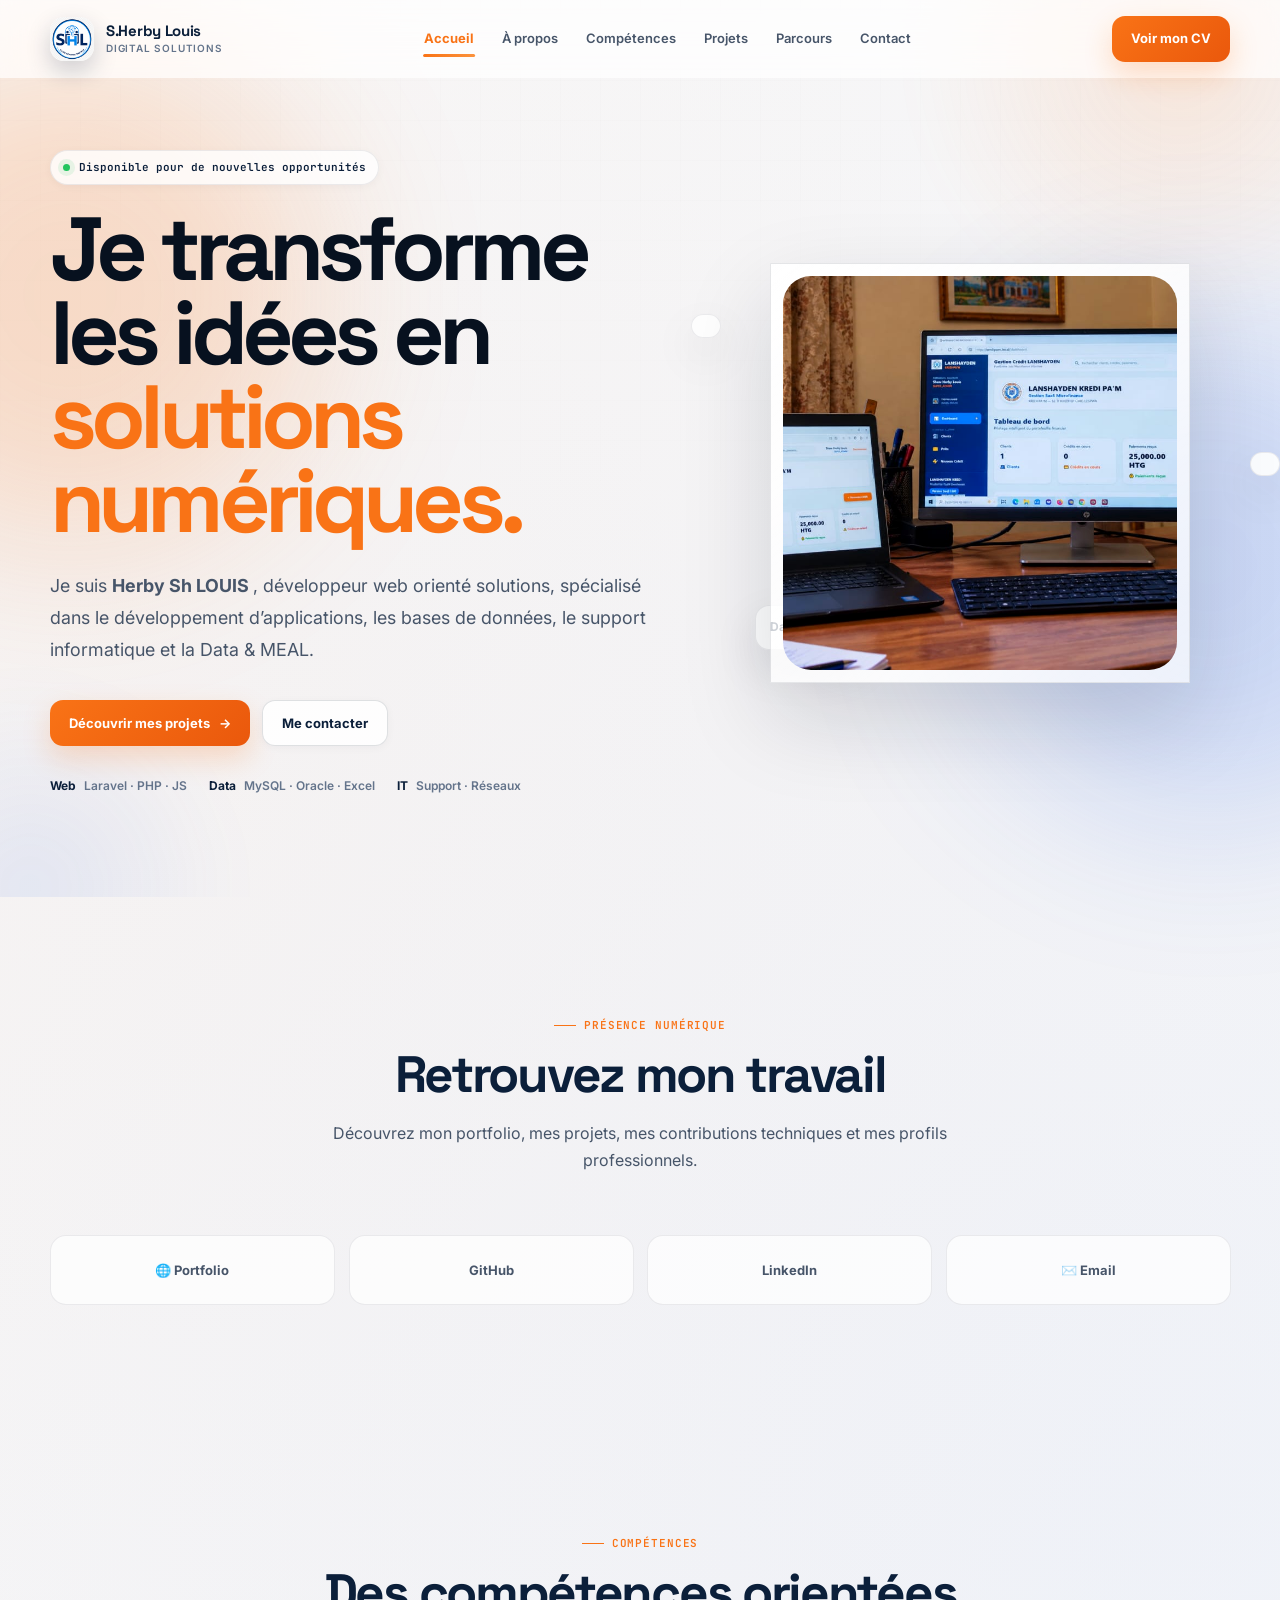
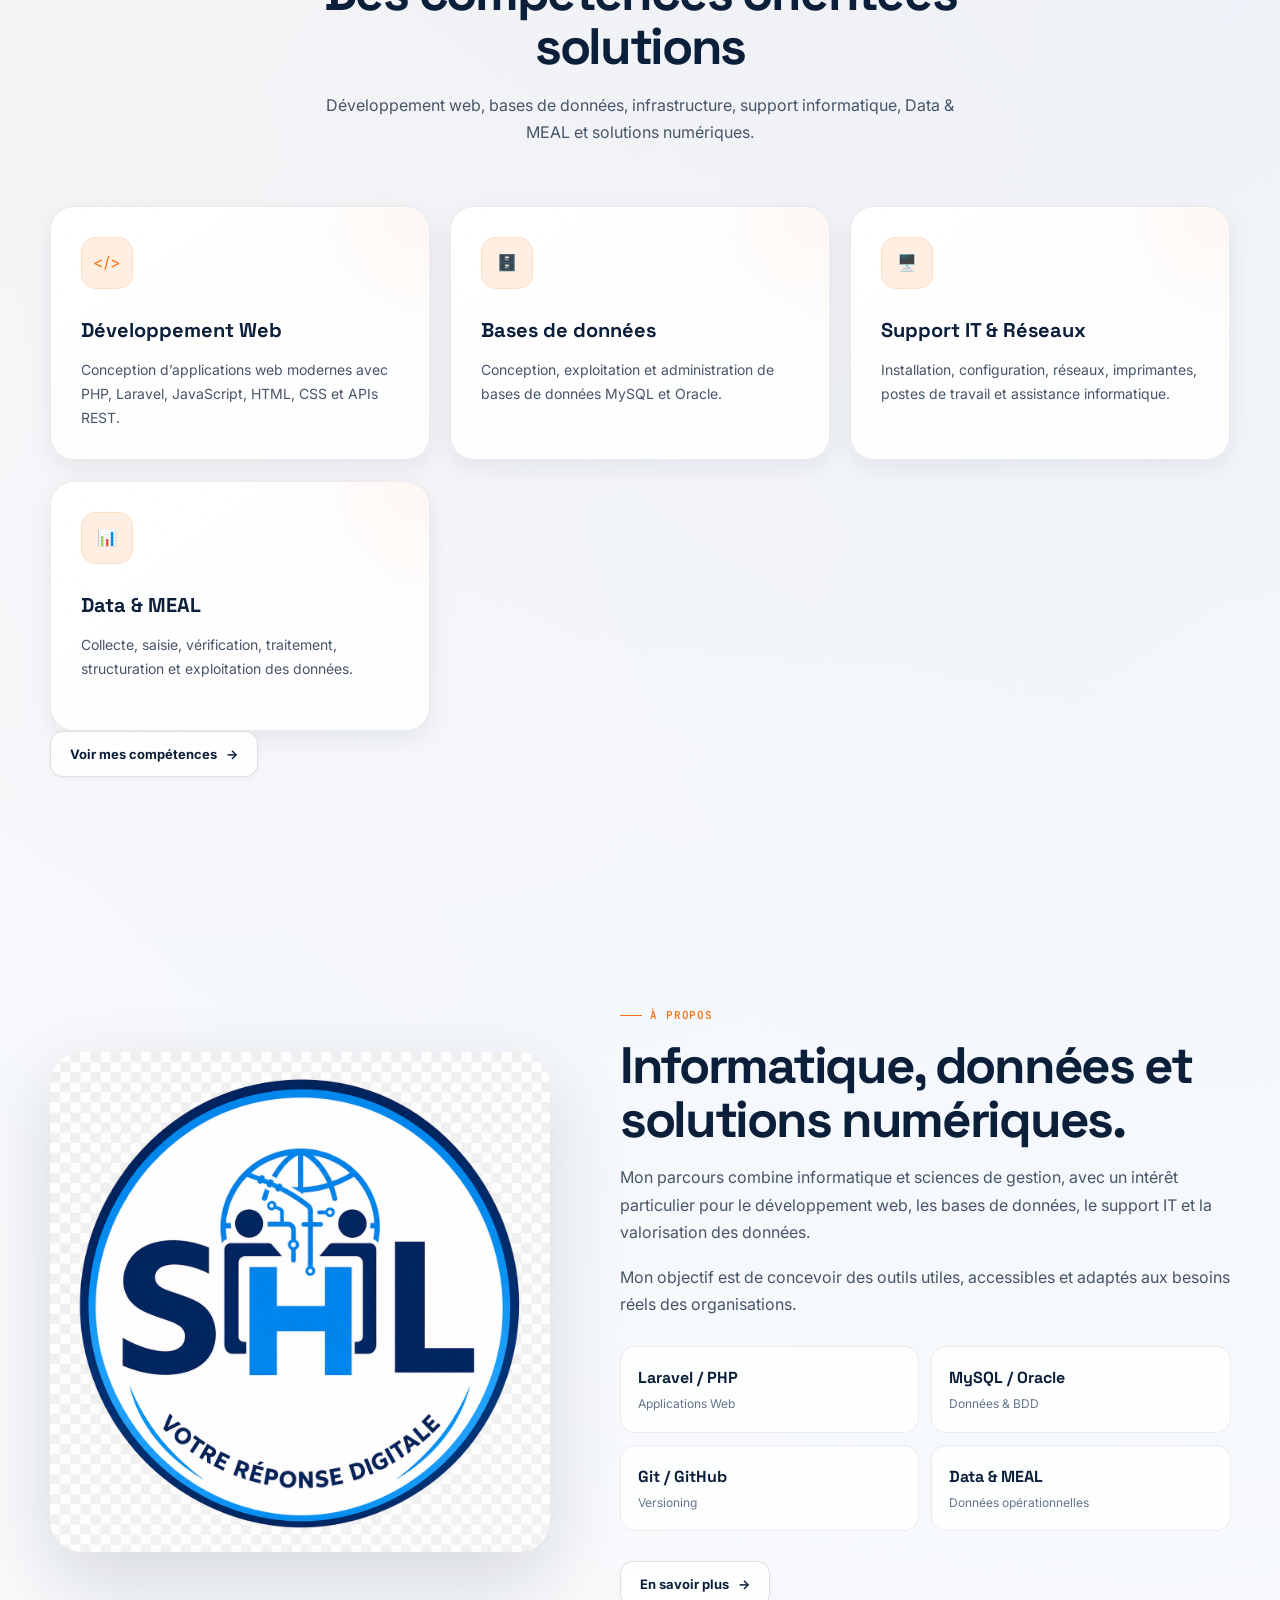
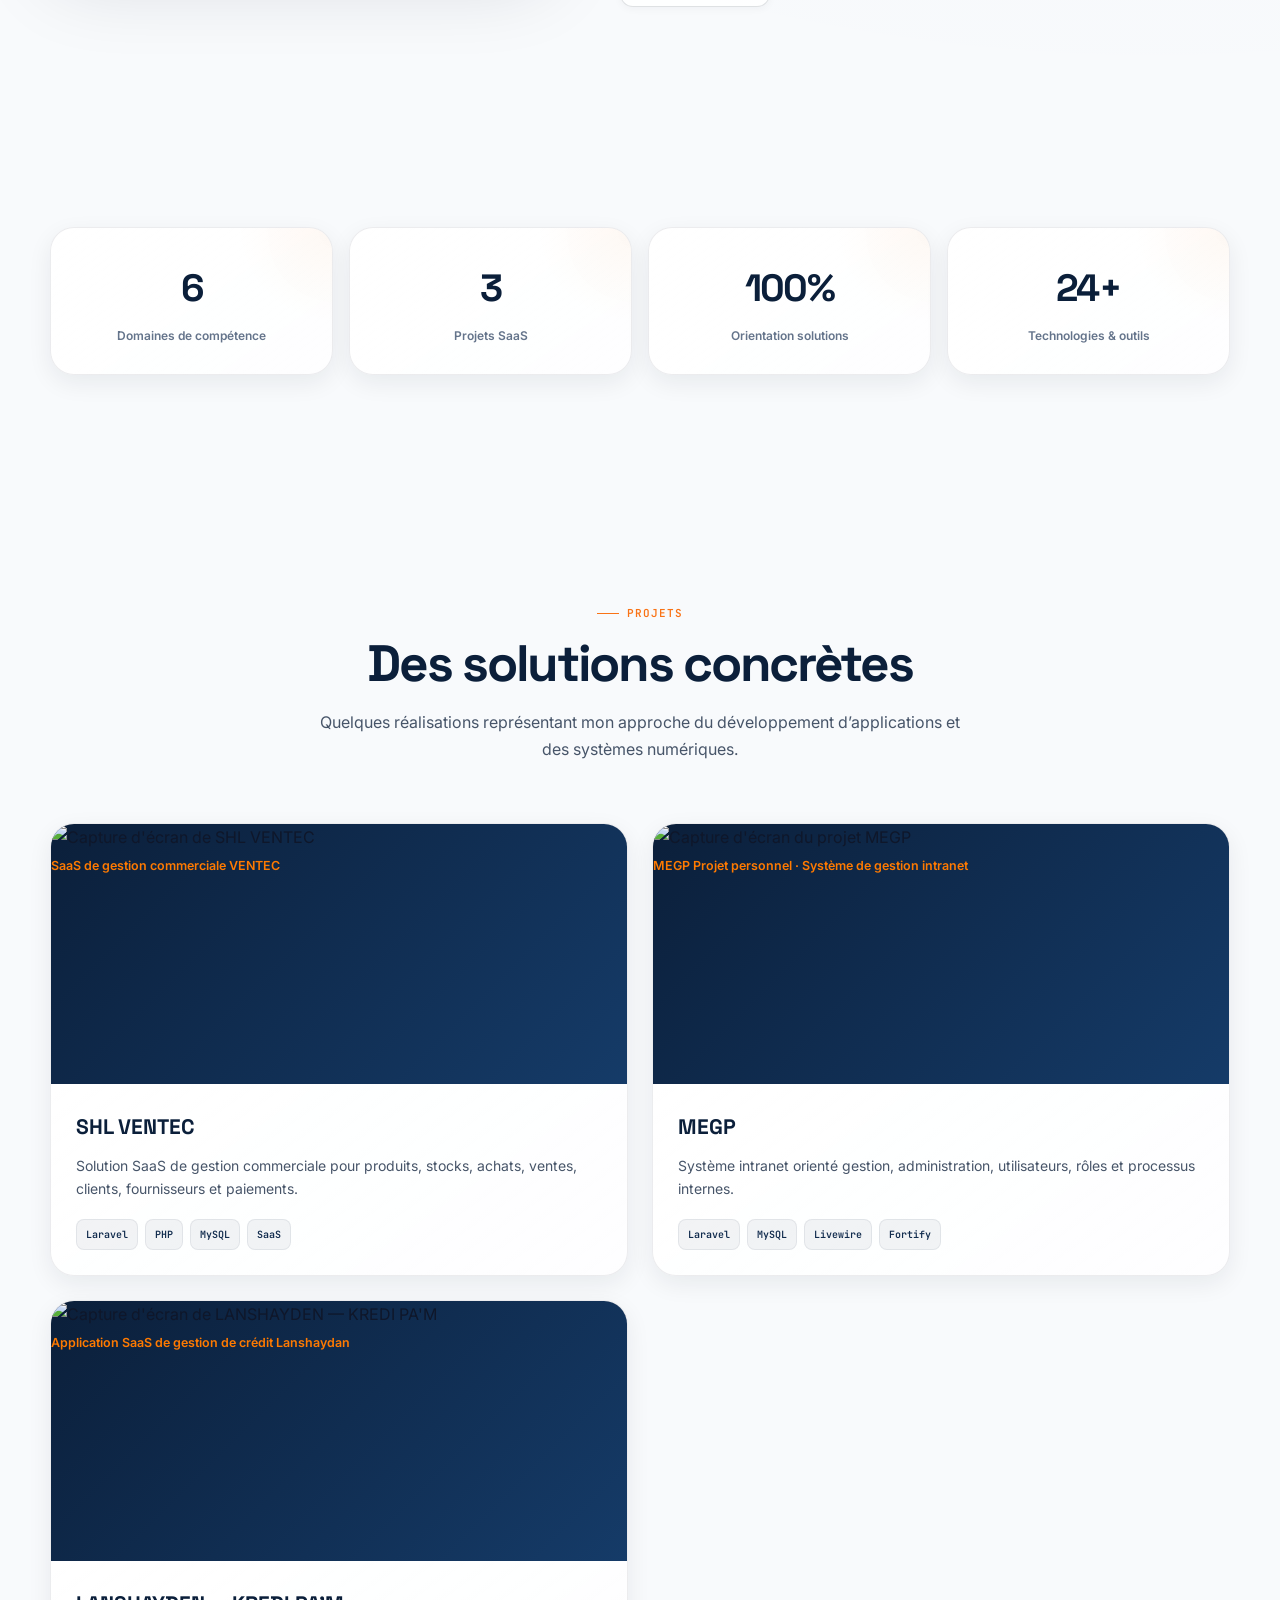
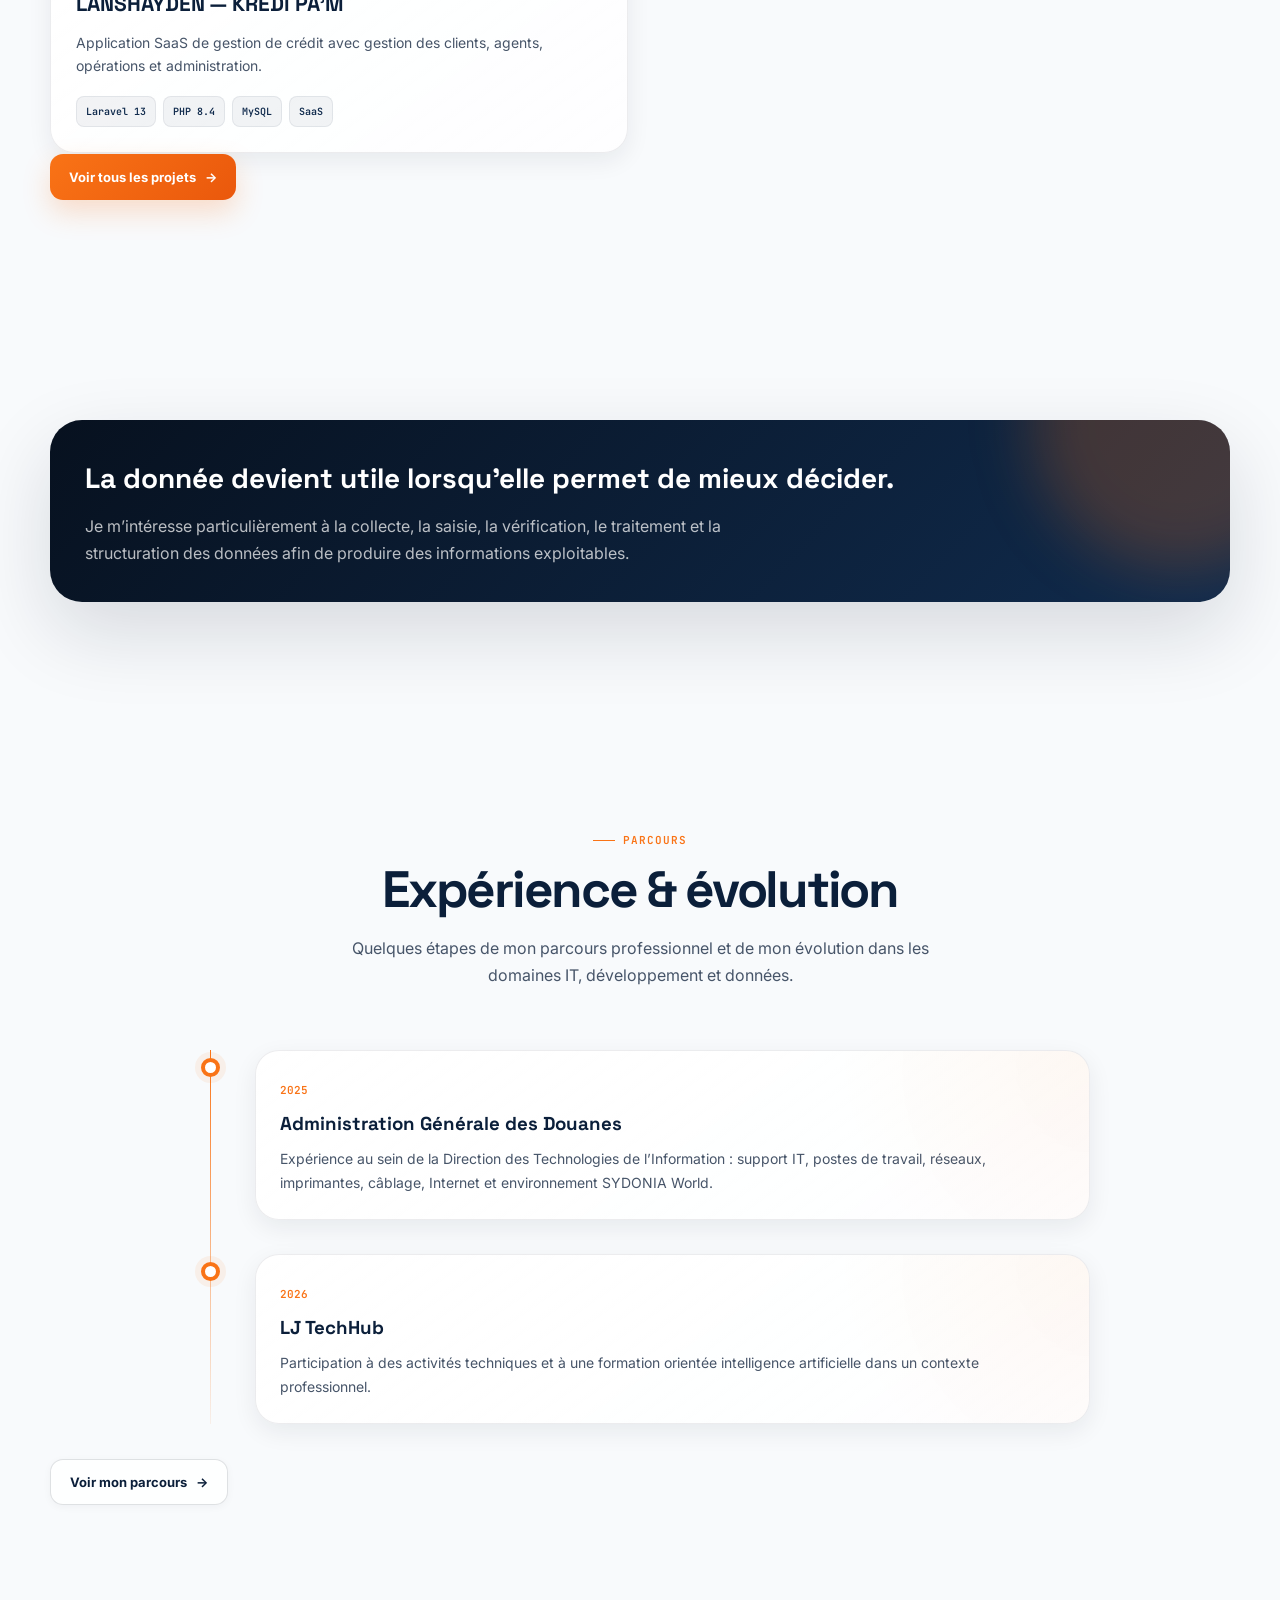
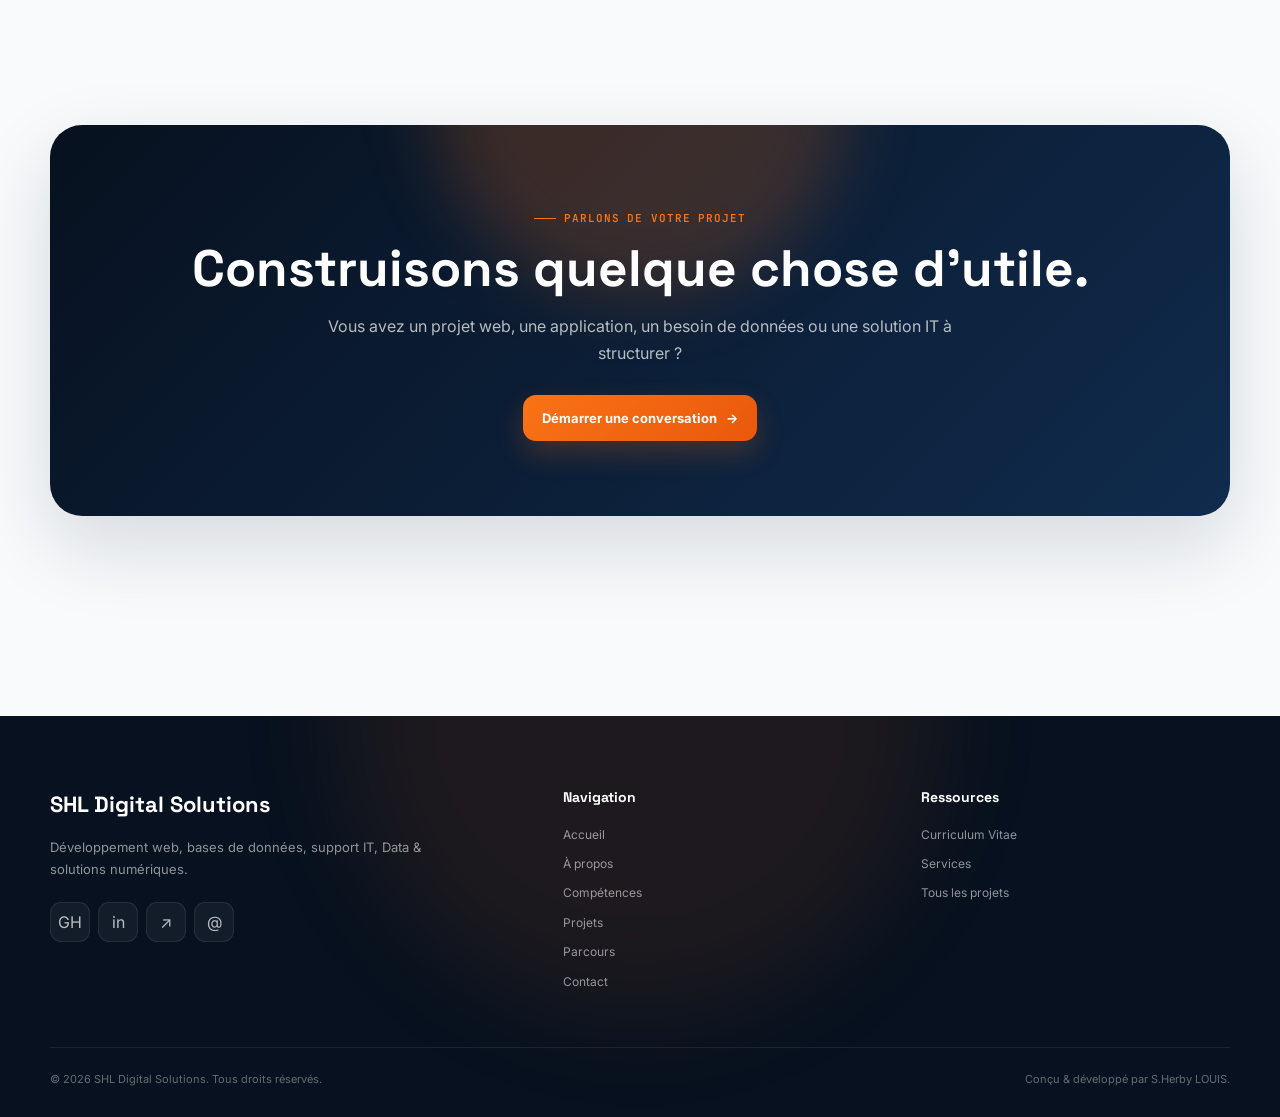
==== commit f939ca5d: "Update SHL Digital Portfolio" ====
--- a/index.html
+++ b/index.html
@@ -386,7 +386,7 @@
                     ================================================== -->
 
                 <div class="hero-visual" data-reveal>
-                    
+
                         <div class="tech-card">
 
                         </div>
@@ -693,7 +693,7 @@
                     >
 
                         <img
-                            src="images/shl.jpg"
+                            src="images/shl.png"
                             alt="SHL Digital Solutions — Herby Shaw LOUIS"
                             loading="lazy"
                         >
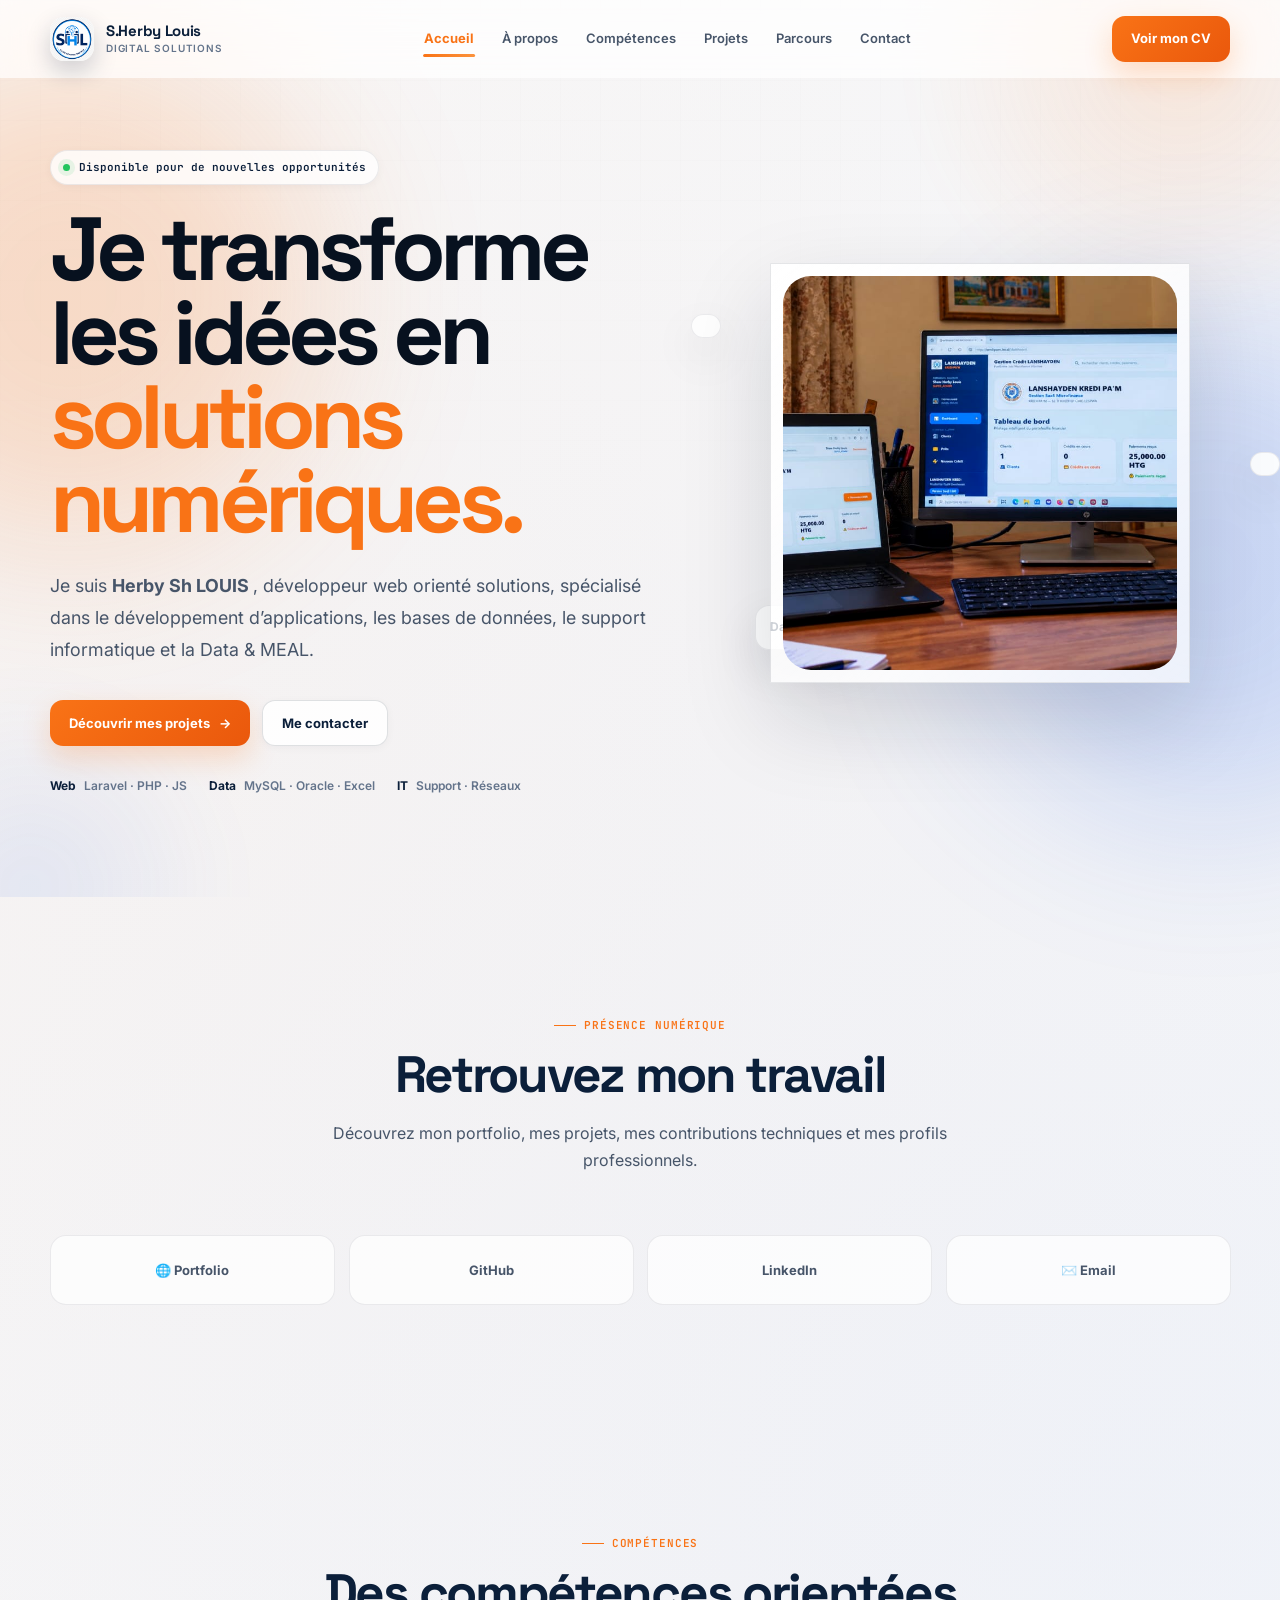
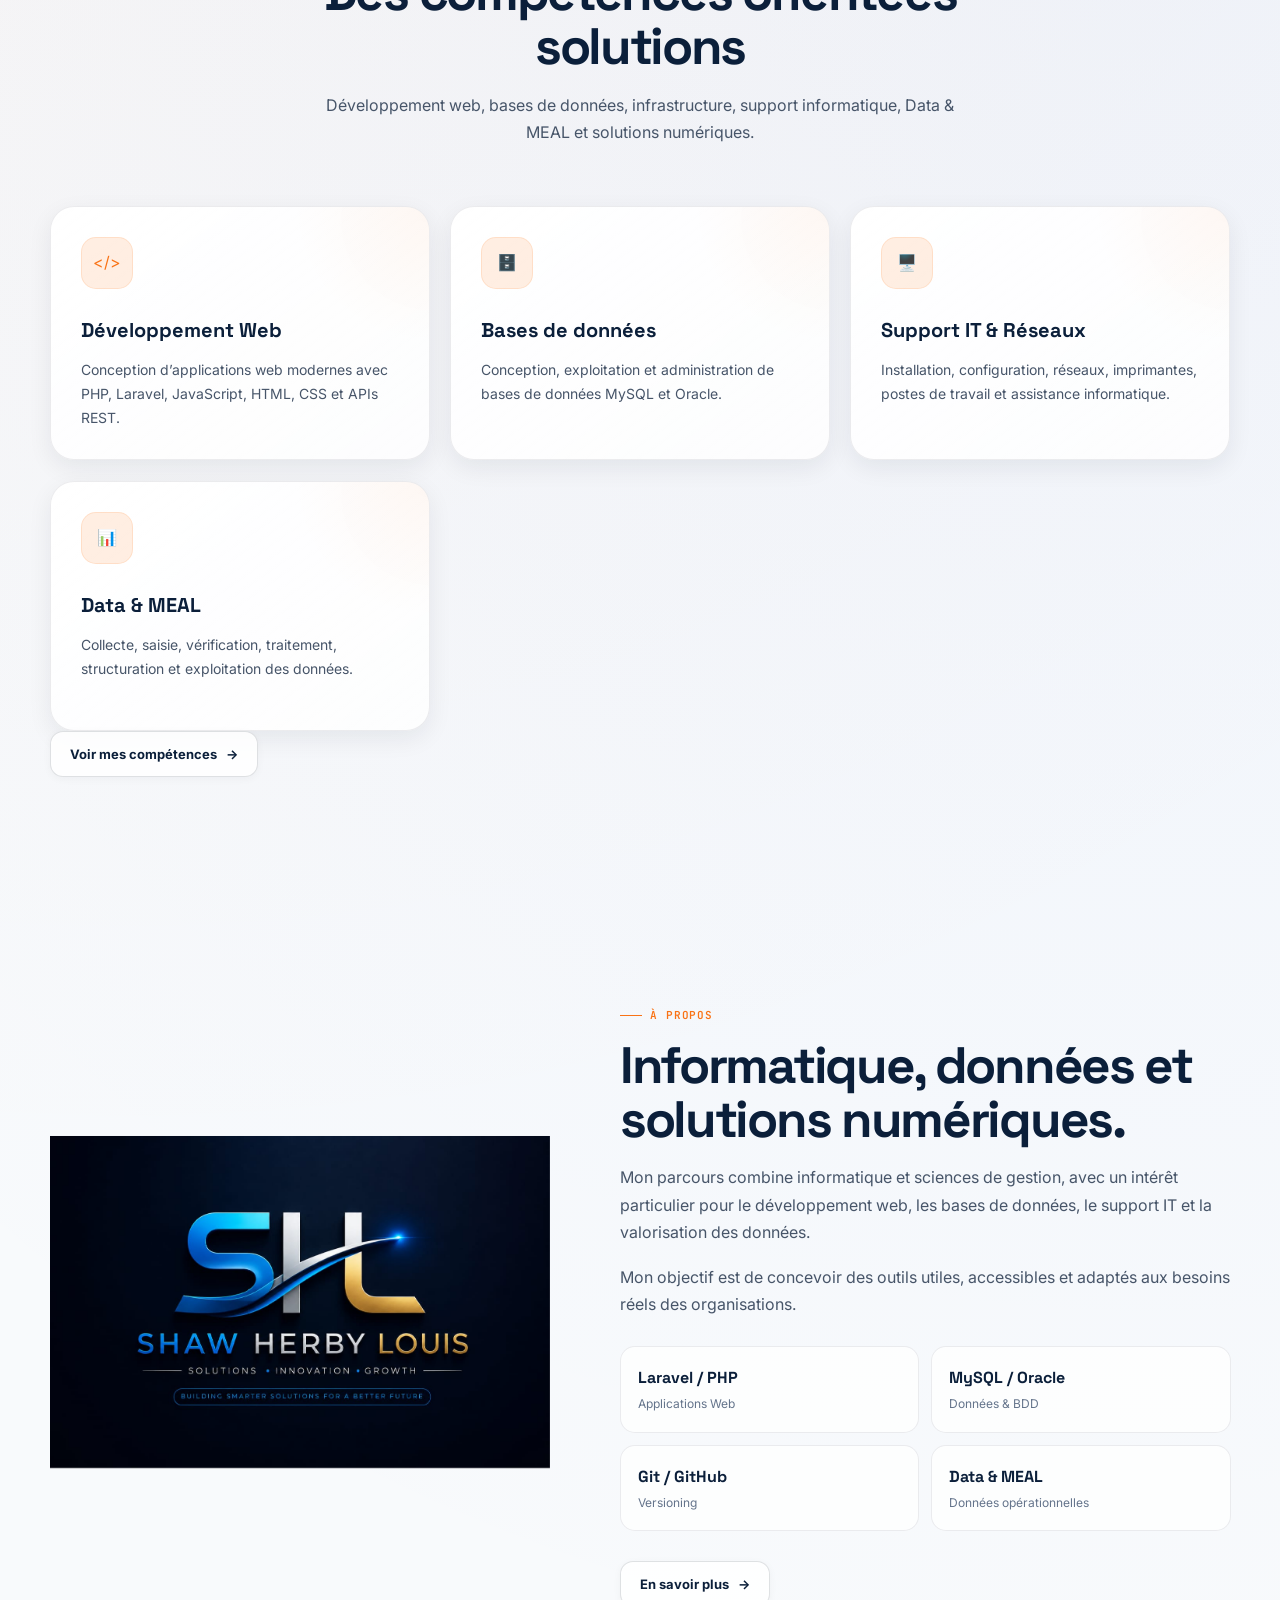
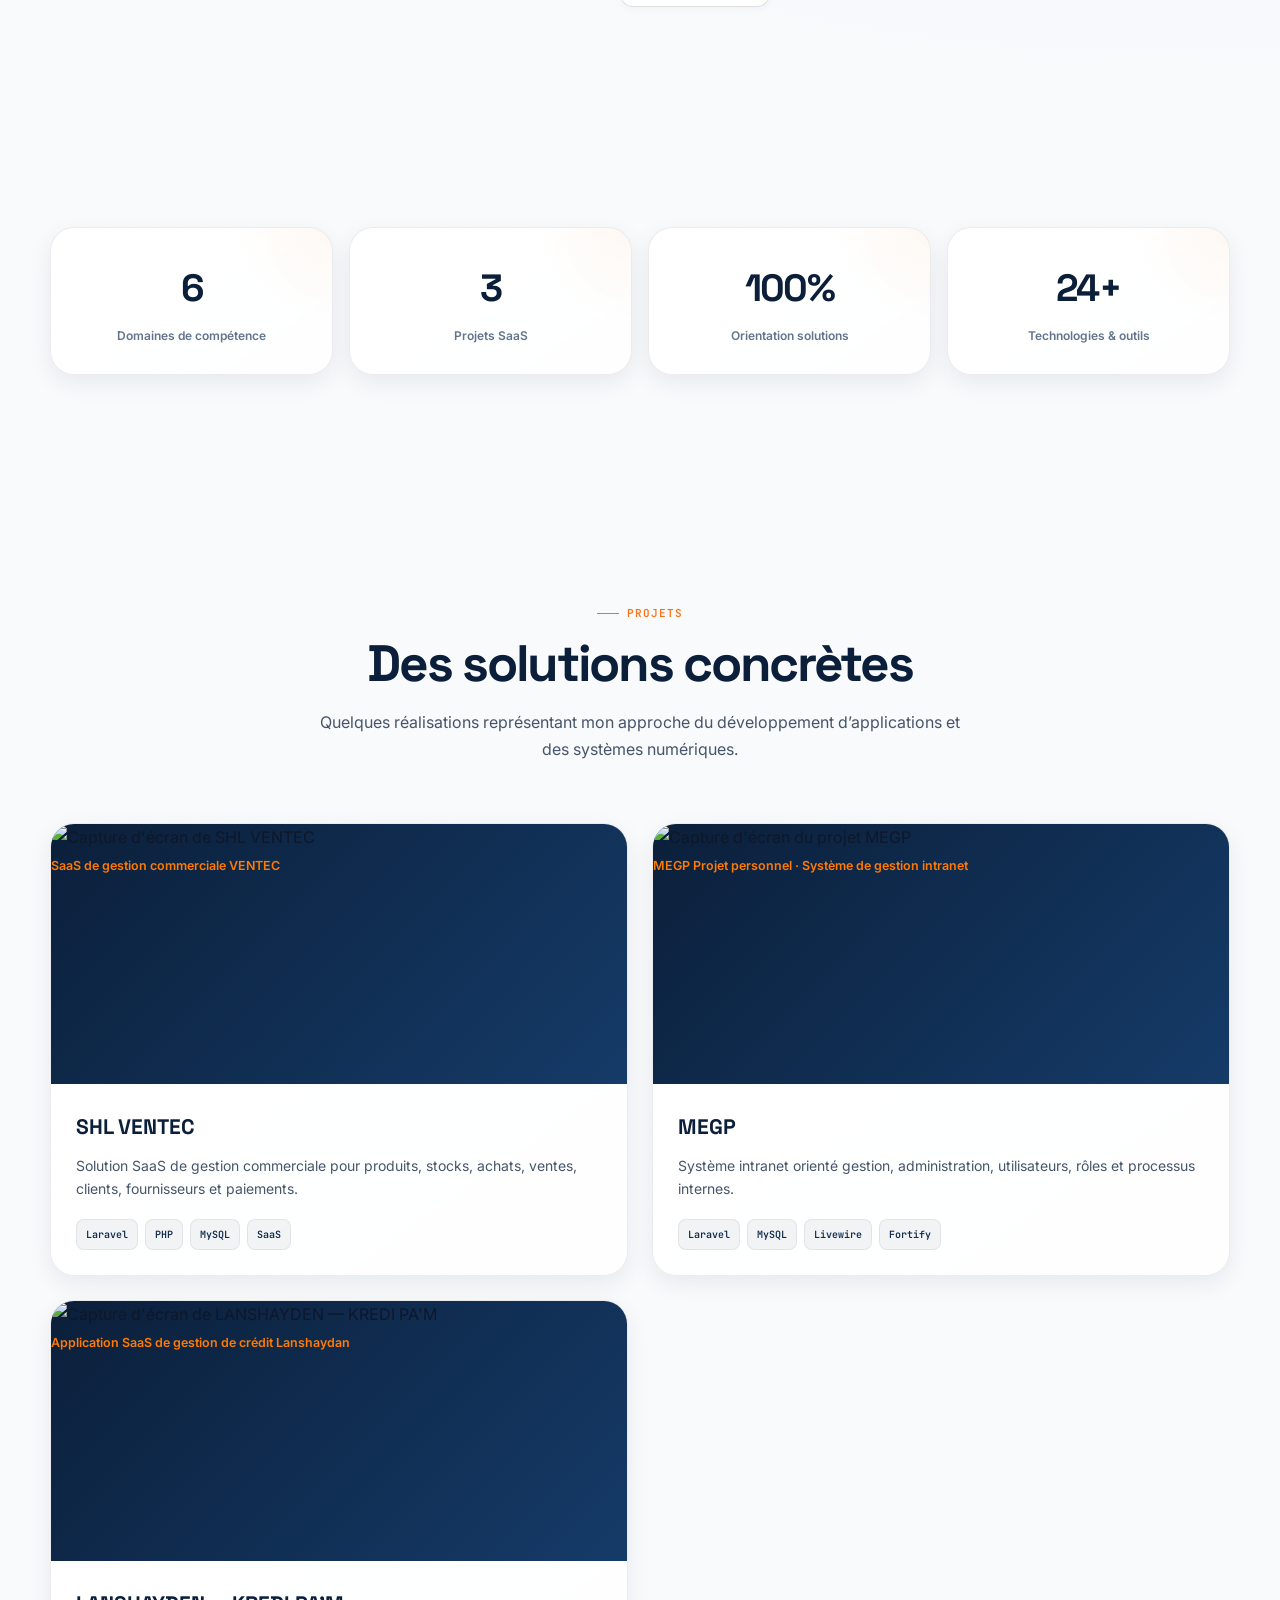
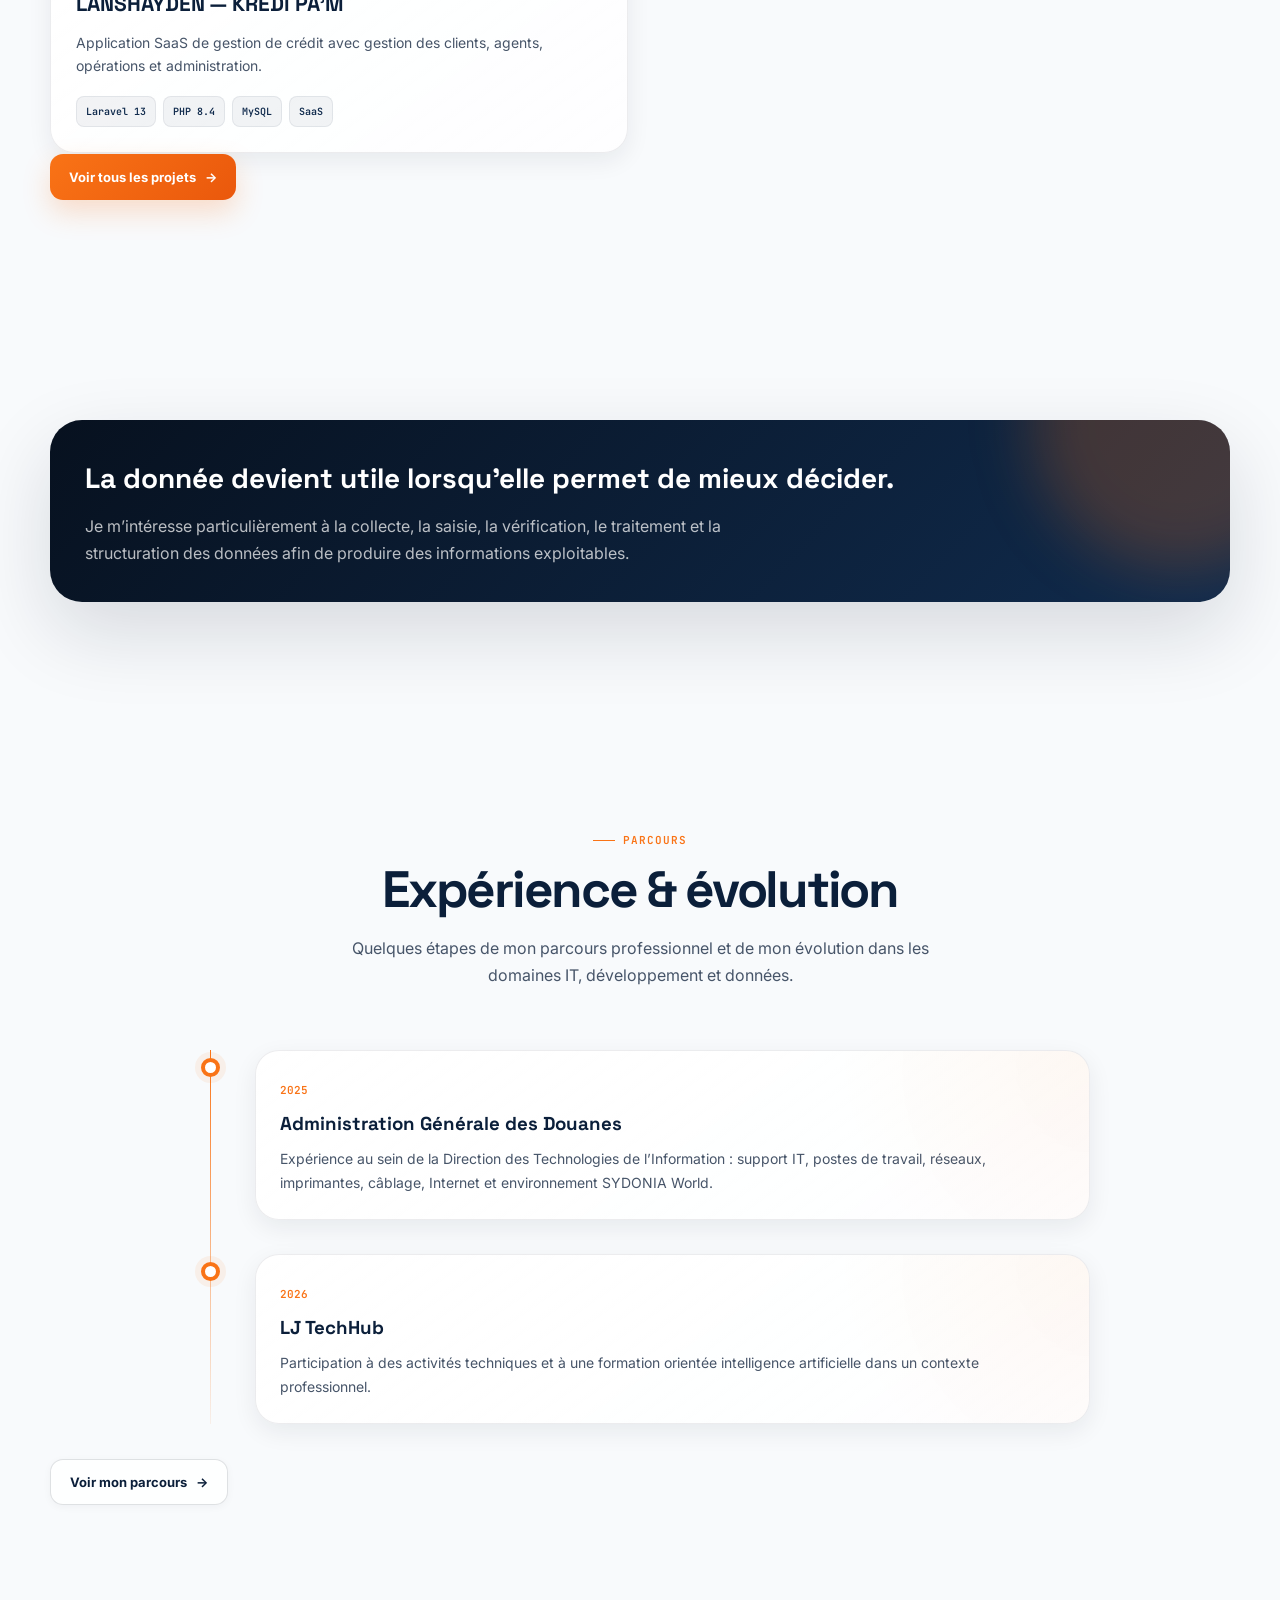
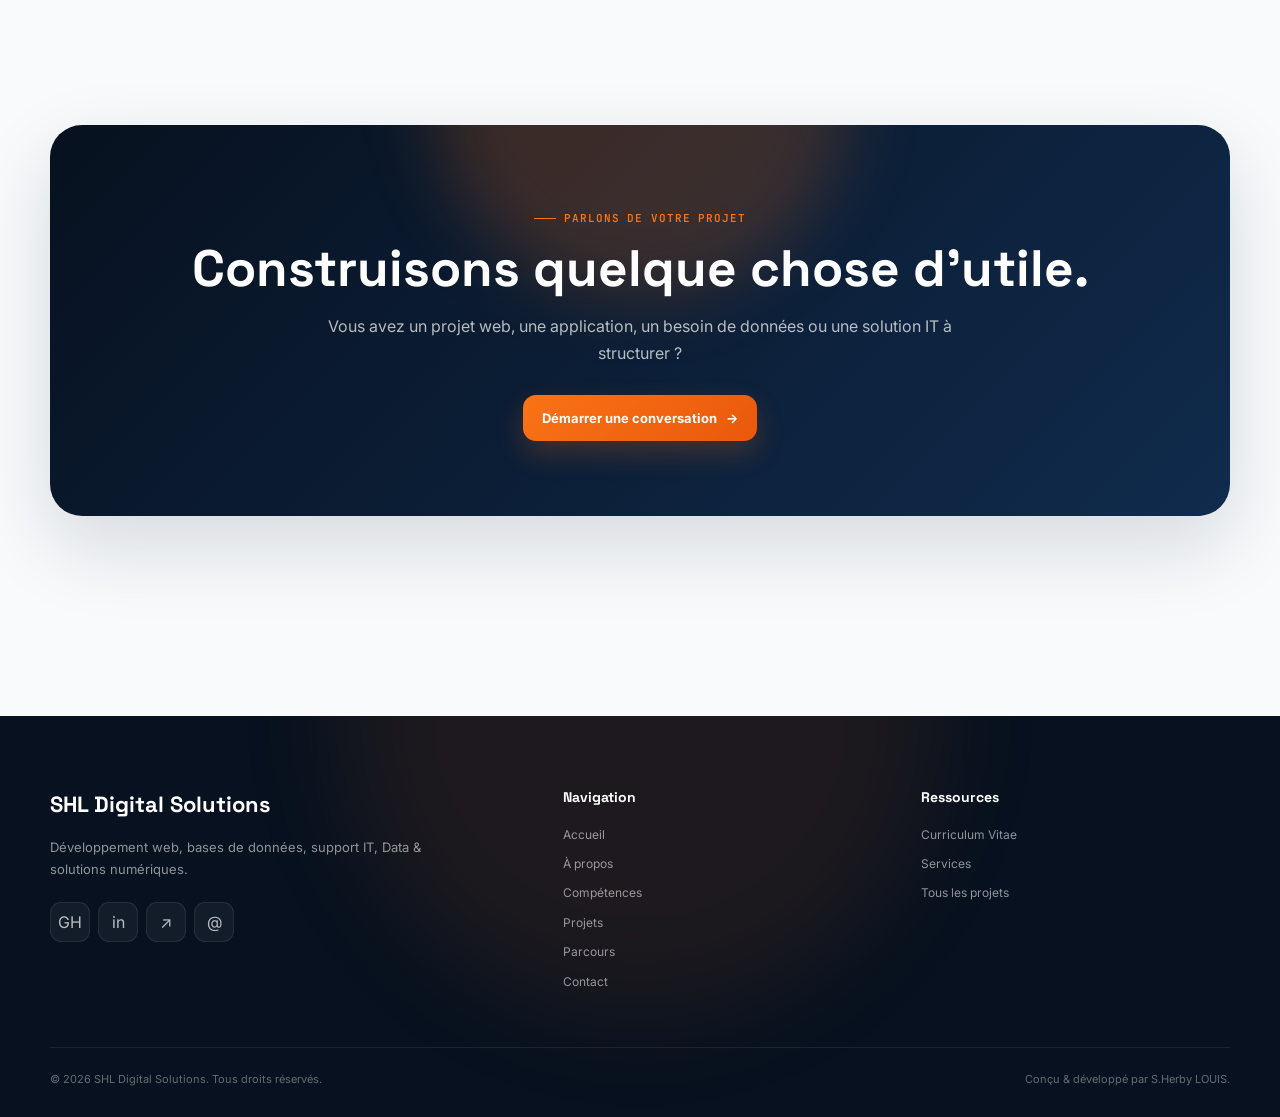
==== commit 3f07e080: "Update SHL Digital Portfolio" ====
--- a/index.html
+++ b/index.html
@@ -693,8 +693,8 @@
                     >
 
                         <img
-                            src="images/shl.png"
-                            alt="SHL Digital Solutions — Herby Shaw LOUIS"
+                            src="images/shl1.jpeg"
+                            alt="SHL Digital Solutions — Herby LOUIS"
                             loading="lazy"
                         >
 
--- a/css/app.css
+++ b/css/app.css
@@ -3822,4 +3822,129 @@
 
 /* ============================================================
    FIN — SHL DIGITAL PORTFOLIO
-============================================================ */+============================================================ */
+
+.about-image {
+    position: relative;
+    width: 100%;
+    min-height: 360px;
+
+    display: flex;
+    align-items: center;
+    justify-content: center;
+
+    background: transparent !important;
+    border: none !important;
+    box-shadow: none !important;
+
+    overflow: visible;
+}
+
+.about-logo-frame {
+    position: relative;
+
+    width: min(100%, 430px);
+    height: 360px;
+
+    display: flex;
+    align-items: center;
+    justify-content: center;
+
+    background: transparent !important;
+    border: none !important;
+    box-shadow: none !important;
+
+    padding: 20px;
+
+    overflow: visible;
+}
+
+.about-logo-frame::before {
+    content: "";
+
+    position: absolute;
+    inset: 12%;
+
+    background: radial-gradient(
+        circle,
+        rgba(249, 115, 22, 0.10) 0%,
+        rgba(37, 99, 235, 0.06) 38%,
+        transparent 72%
+    );
+
+    filter: blur(28px);
+
+    z-index: 0;
+
+    pointer-events: none;
+}
+
+.about-logo-frame img {
+    position: relative;
+
+    z-index: 2;
+
+    display: block;
+
+    width: auto;
+    height: auto;
+
+    max-width: 100%;
+    max-height: 100%;
+
+    object-fit: contain;
+    object-position: center;
+
+    background: transparent !important;
+
+    border: none !important;
+    box-shadow: none !important;
+
+    filter:
+        drop-shadow(0 18px 30px rgba(12, 30, 61, 0.12));
+
+    transition:
+        transform 0.55s cubic-bezier(.2, .8, .2, 1),
+        filter 0.45s ease;
+}
+
+.about-image:hover .about-logo-frame img {
+    transform: translateY(-6px) scale(1.025);
+
+    filter:
+        drop-shadow(0 24px 40px rgba(12, 30, 61, 0.16));
+}
+
+/* Mobile */
+@media (max-width: 768px) {
+
+    .about-image {
+        min-height: 300px;
+    }
+
+    .about-logo-frame {
+        width: min(100%, 350px);
+        height: 300px;
+        padding: 15px;
+    }
+
+}
+
+@media (max-width: 480px) {
+
+    .about-image {
+        min-height: 250px;
+    }
+
+    .about-logo-frame {
+        width: 100%;
+        height: 250px;
+        padding: 10px;
+    }
+
+    .about-logo-frame img {
+        max-width: 90%;
+        max-height: 90%;
+    }
+
+}
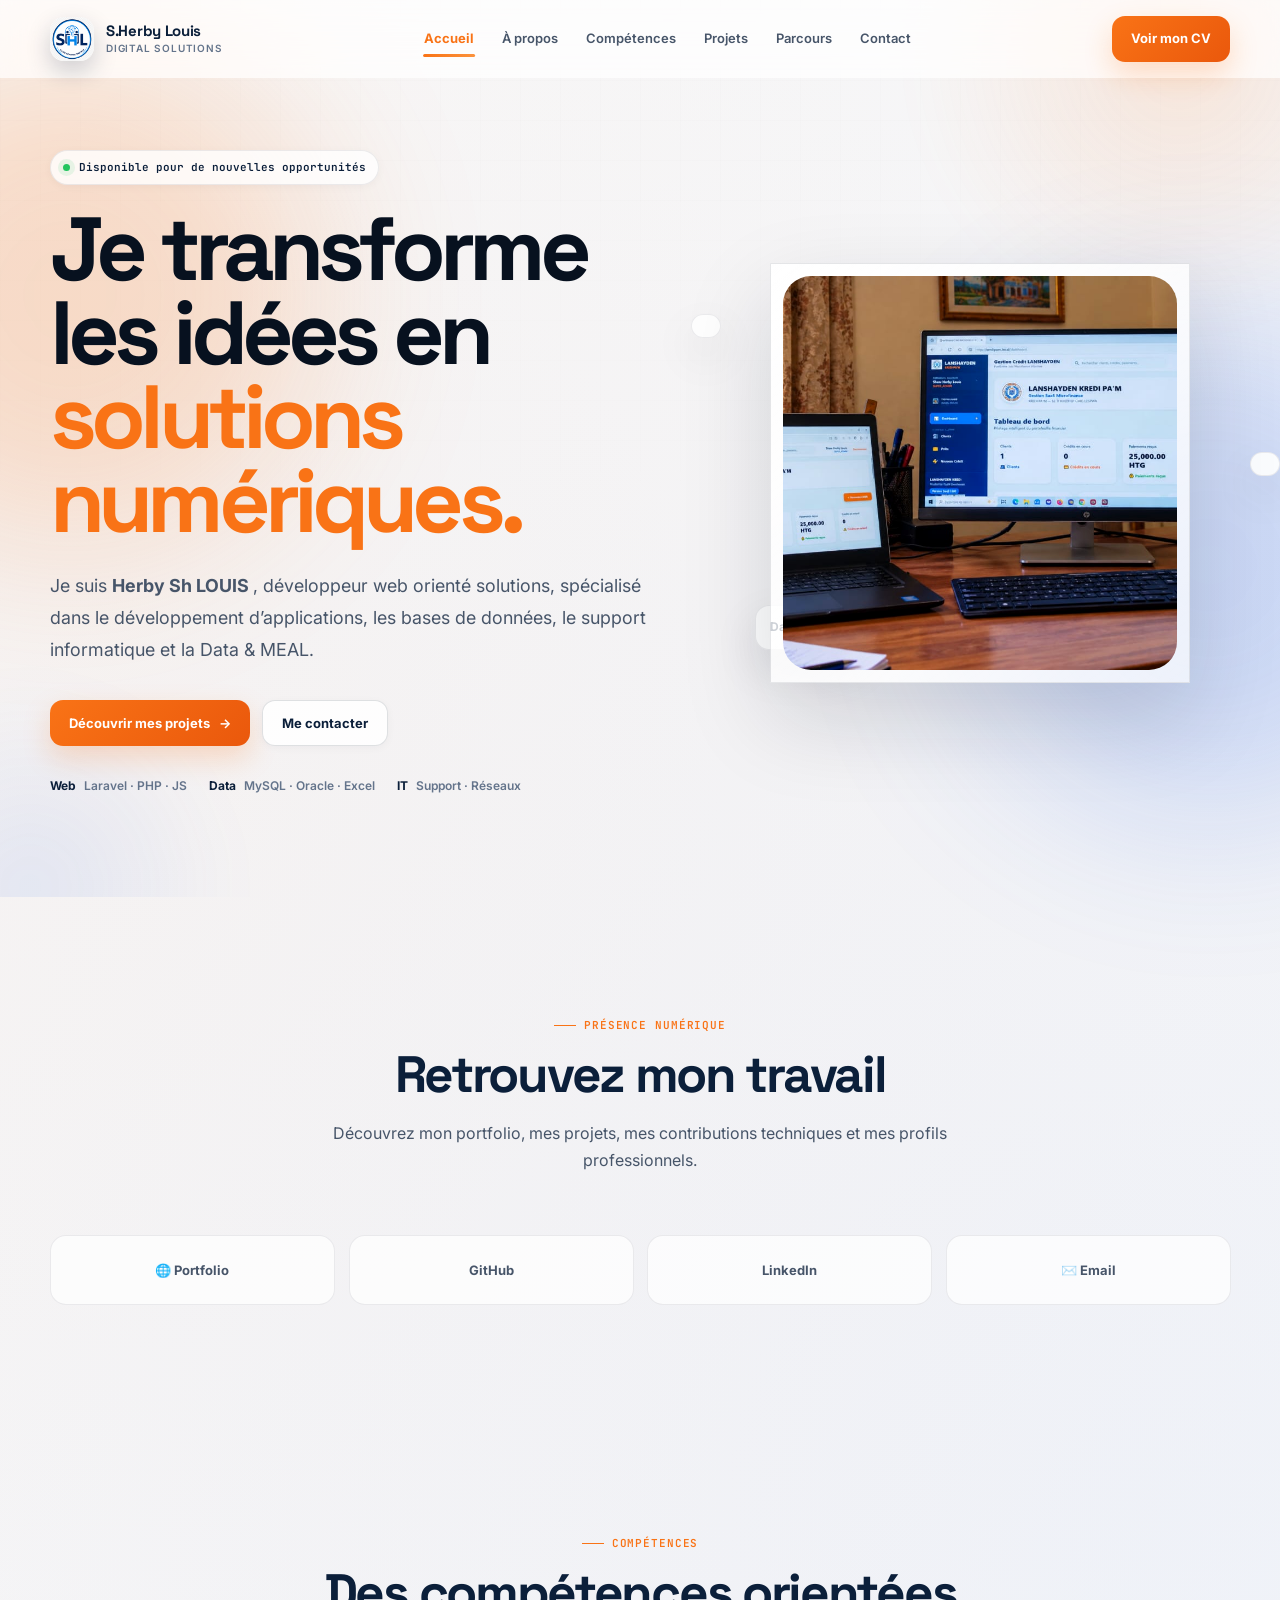
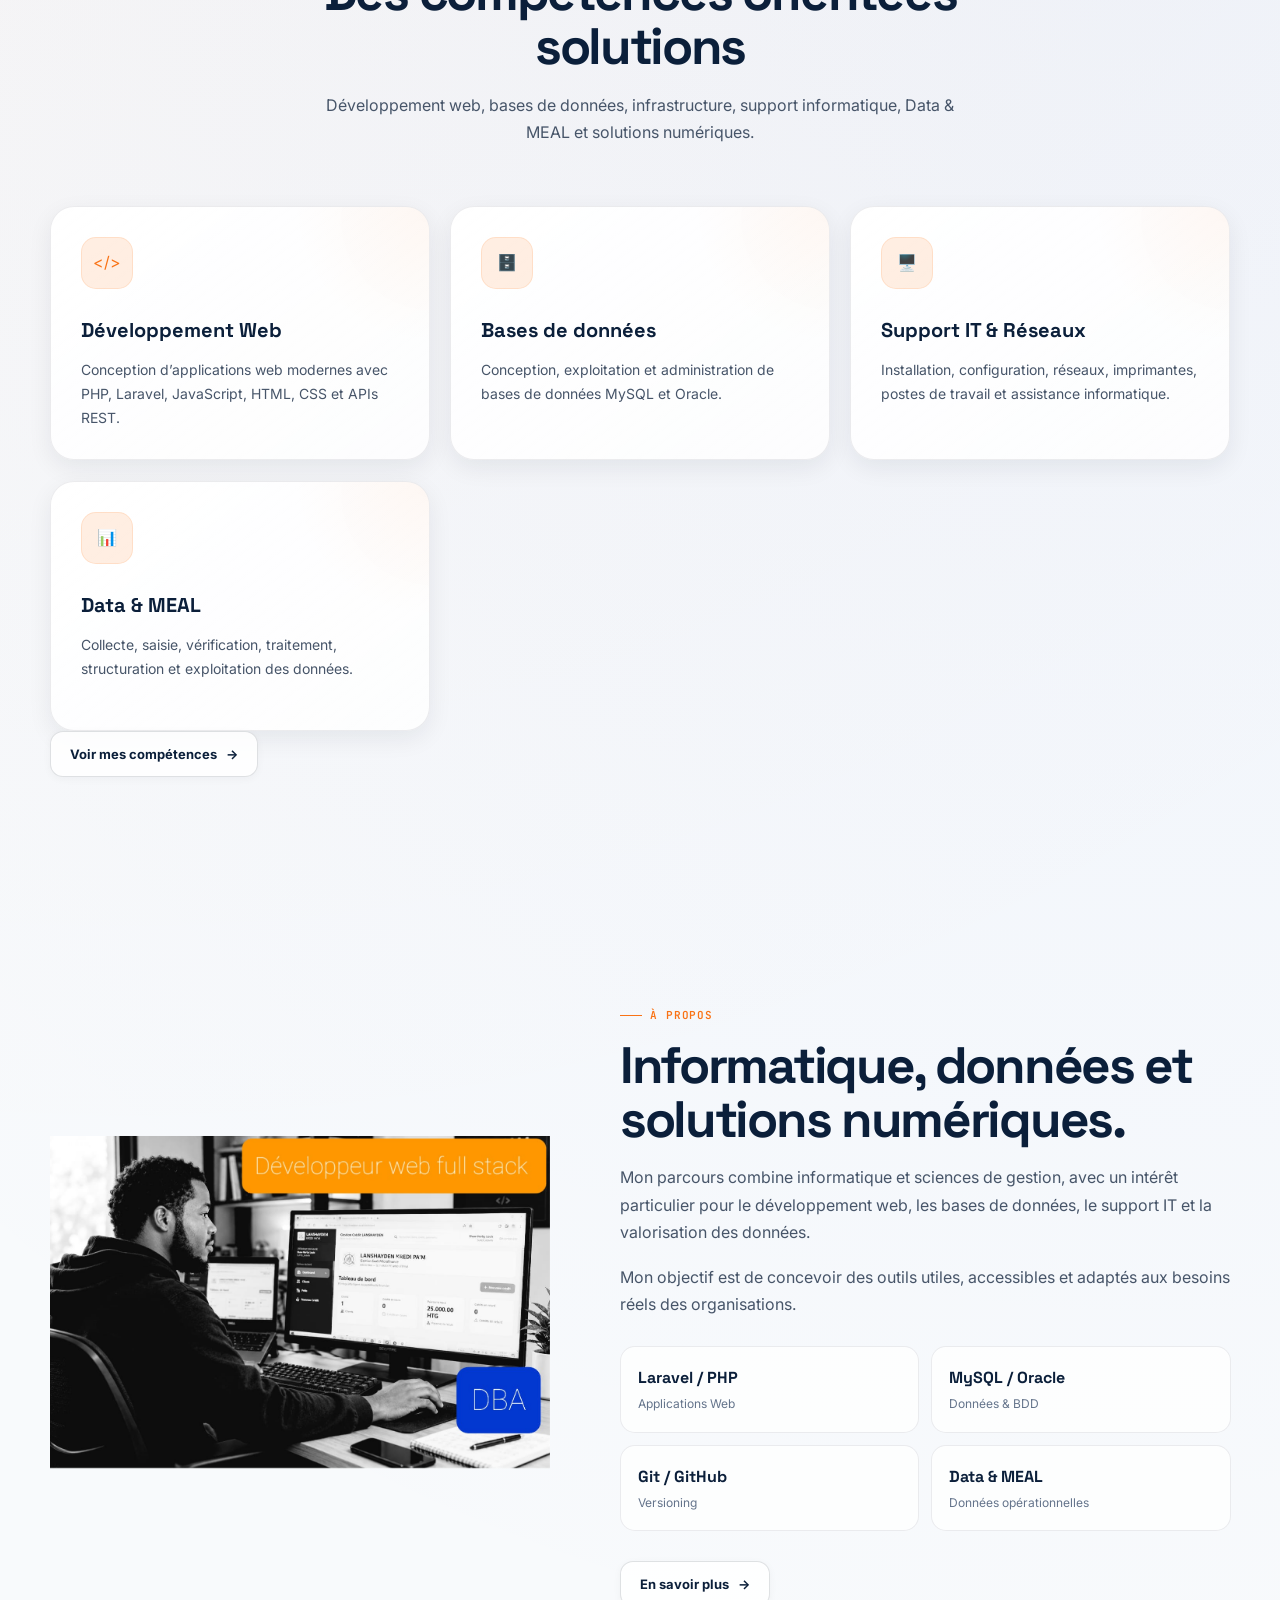
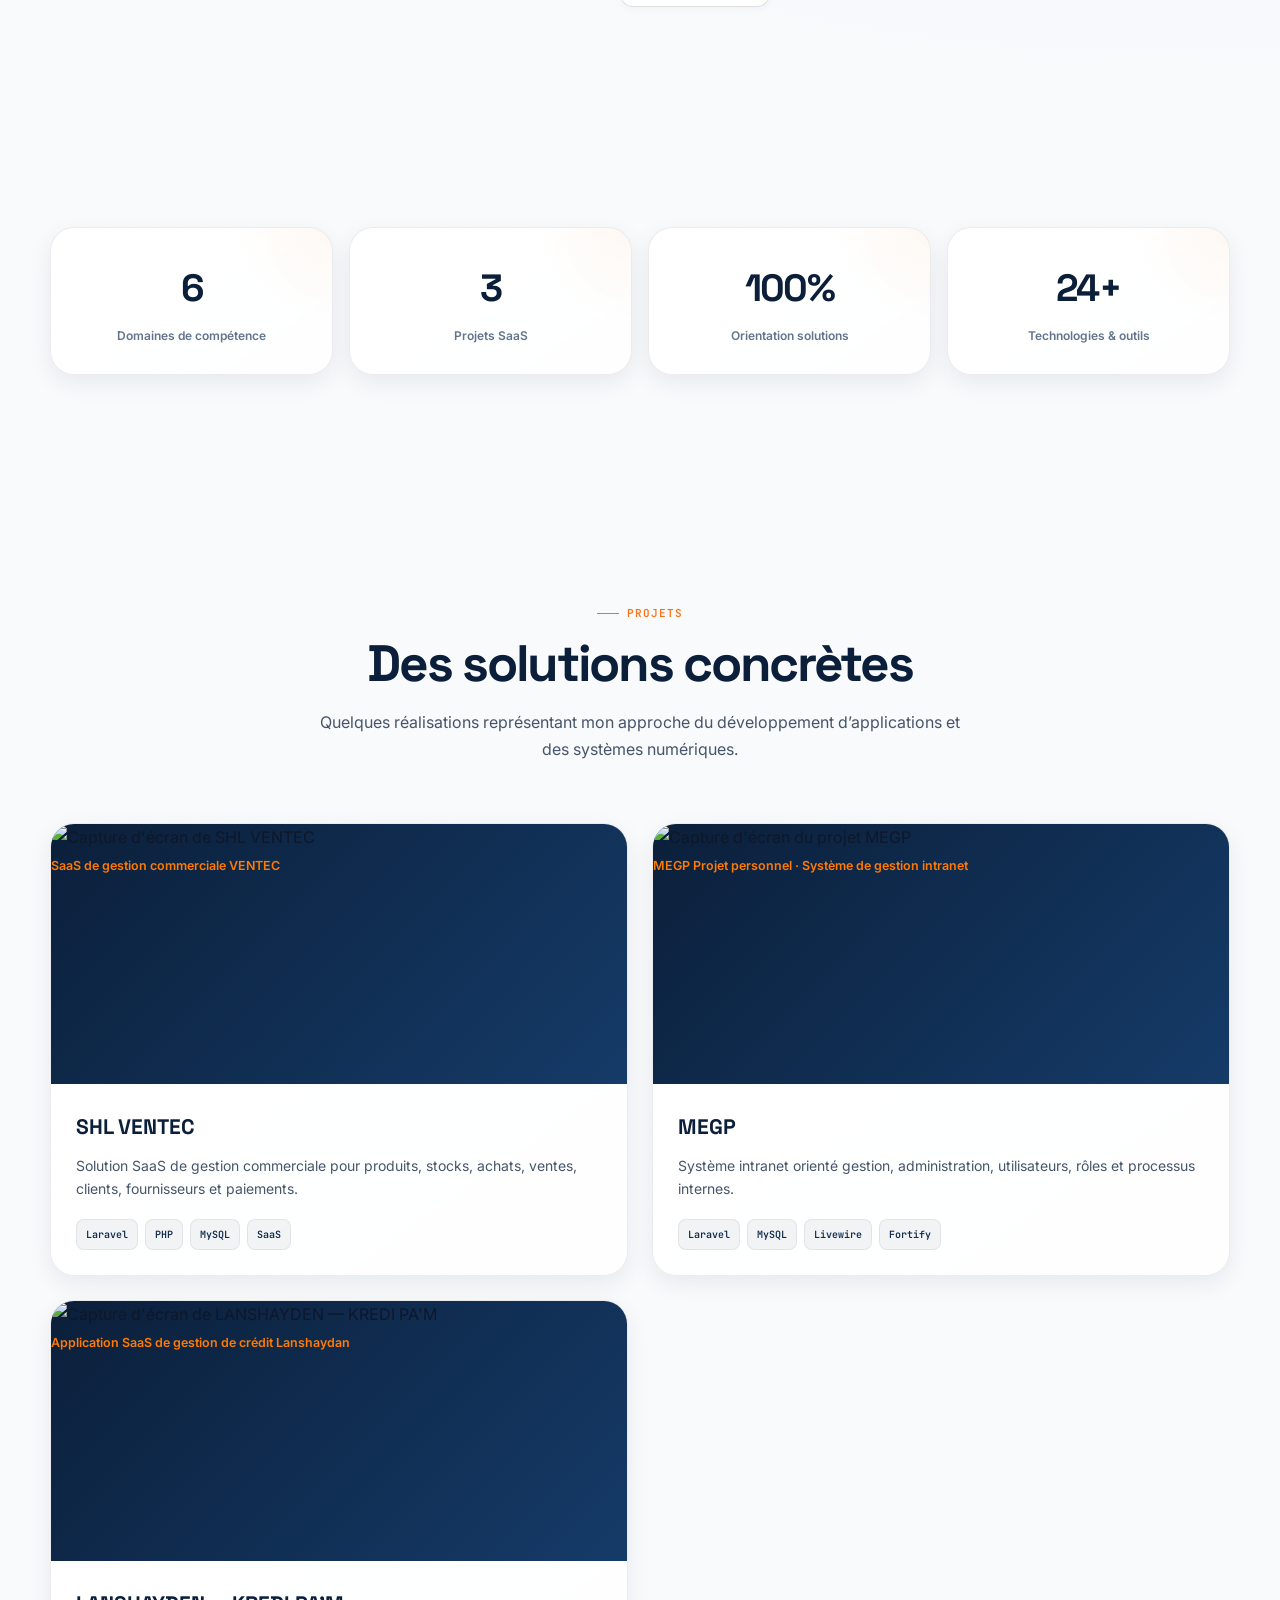
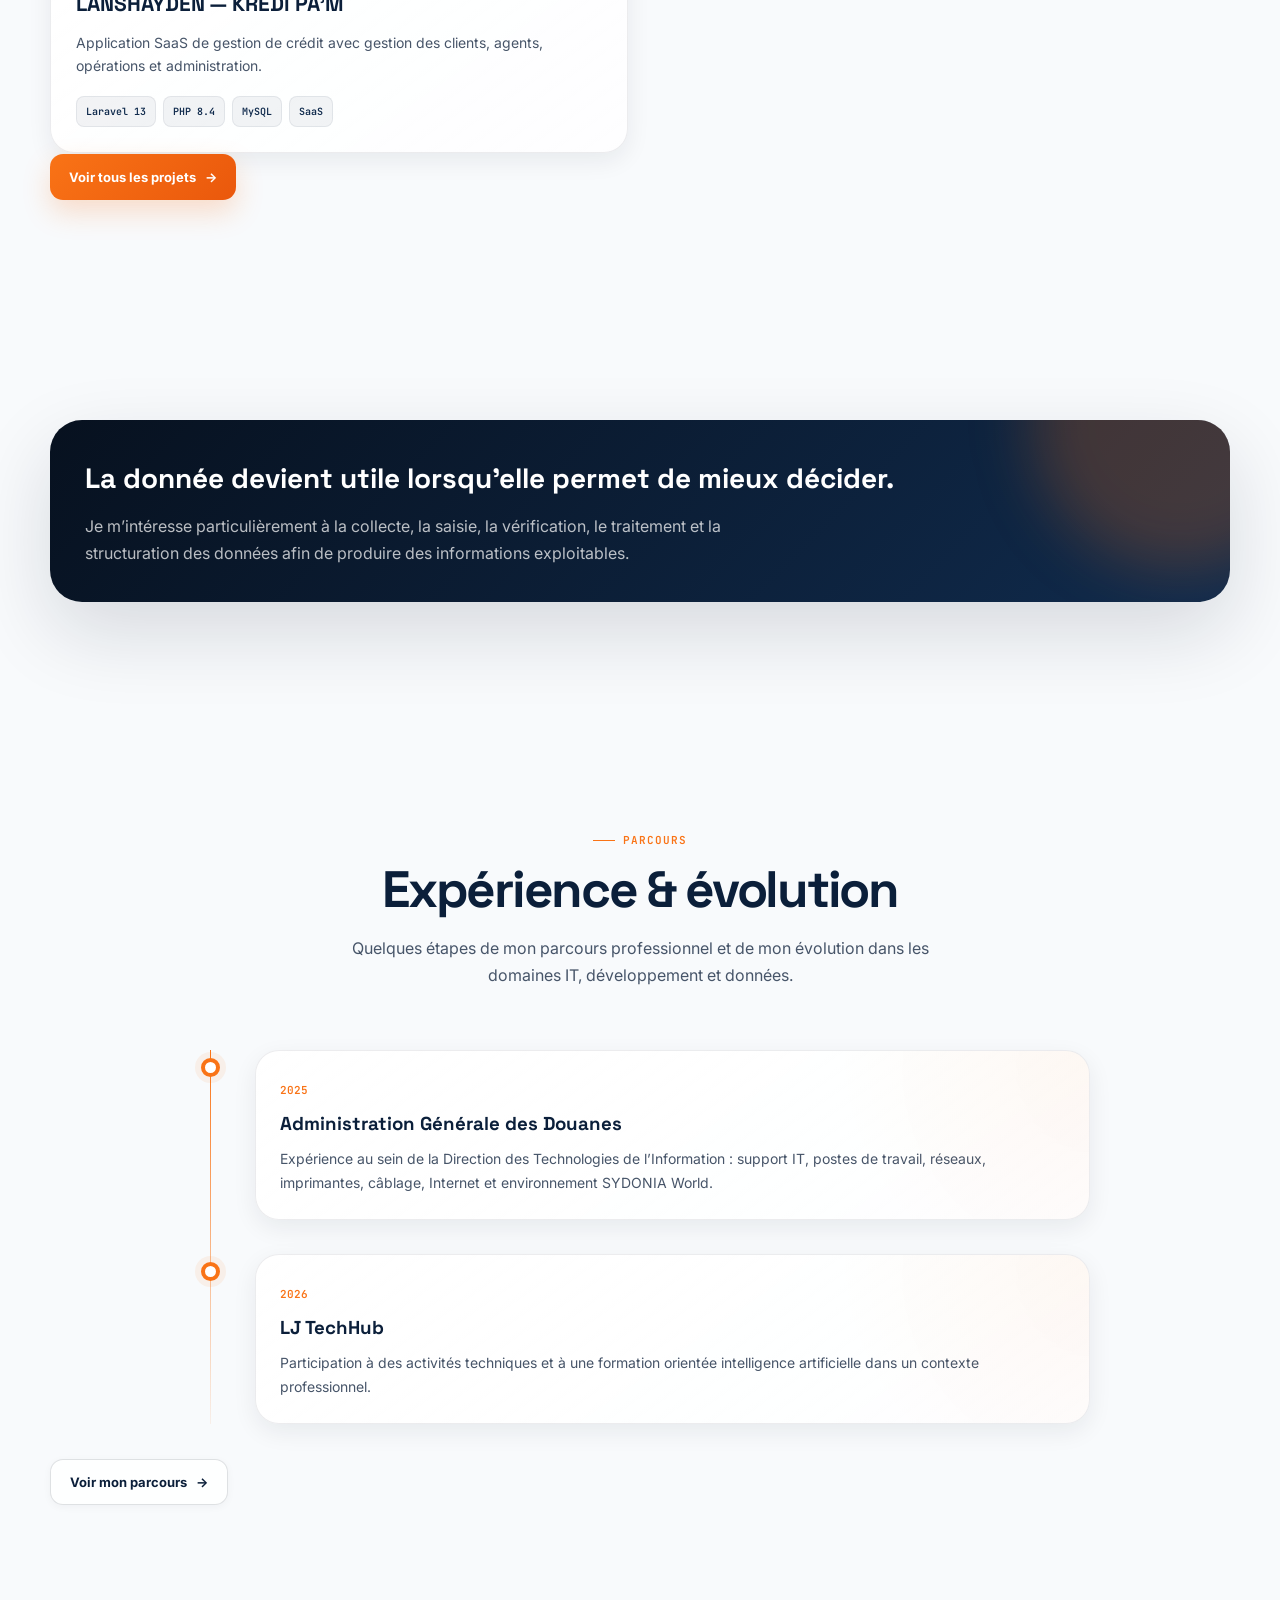
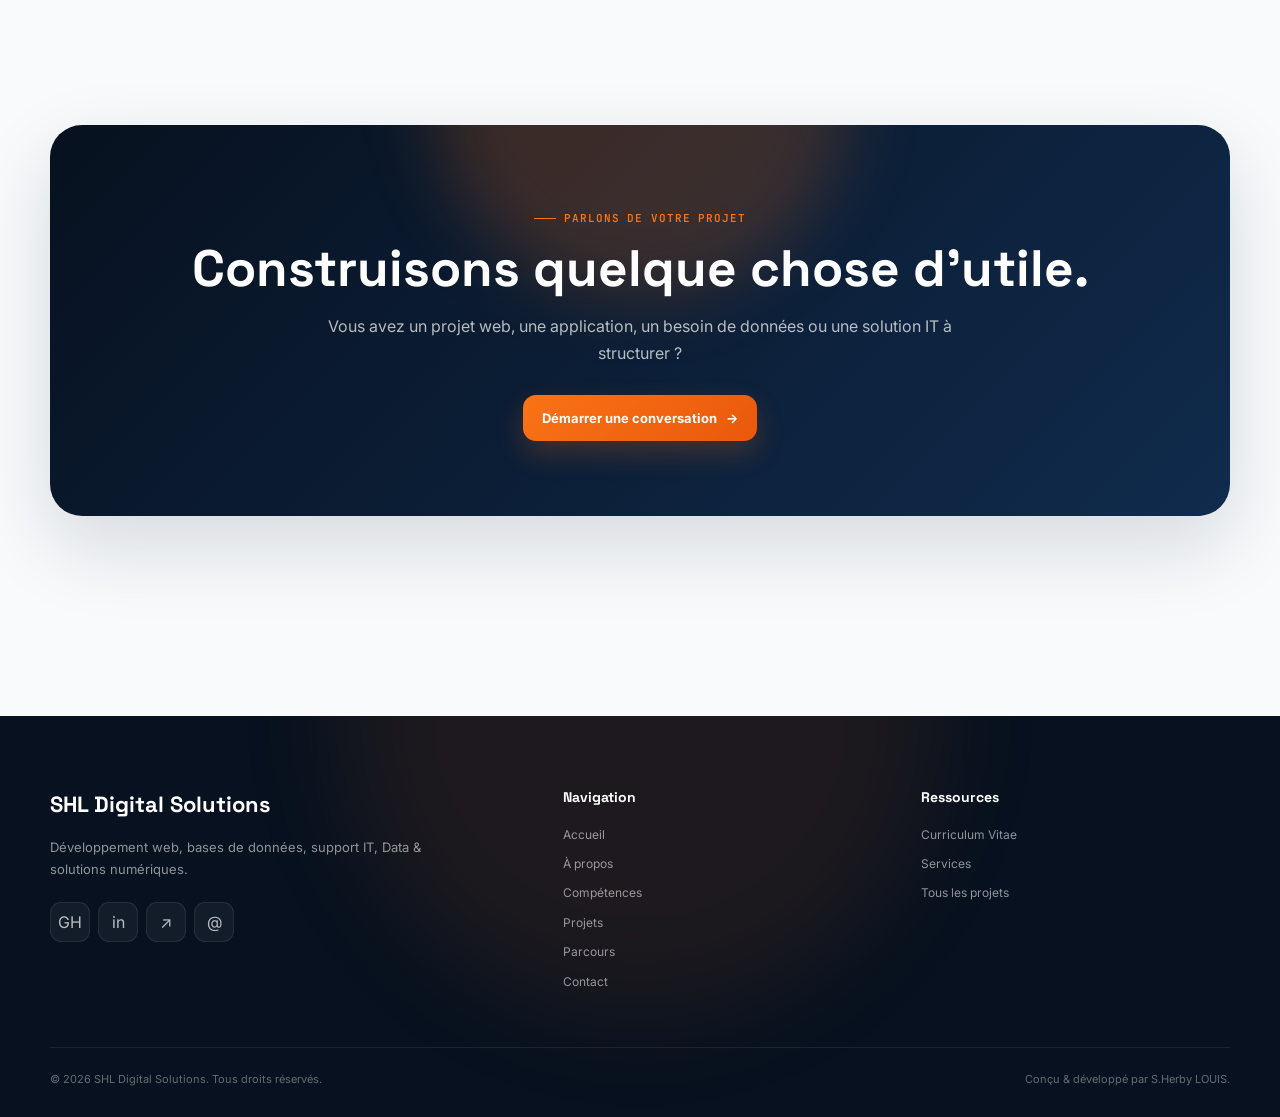
==== commit fdd629ae: "Update SHL Digital Portfolio" ====
--- a/index.html
+++ b/index.html
@@ -693,7 +693,7 @@
                     >
 
                         <img
-                            src="images/shl1.jpeg"
+                            src="images/dady.jpeg"
                             alt="SHL Digital Solutions — Herby LOUIS"
                             loading="lazy"
                         >
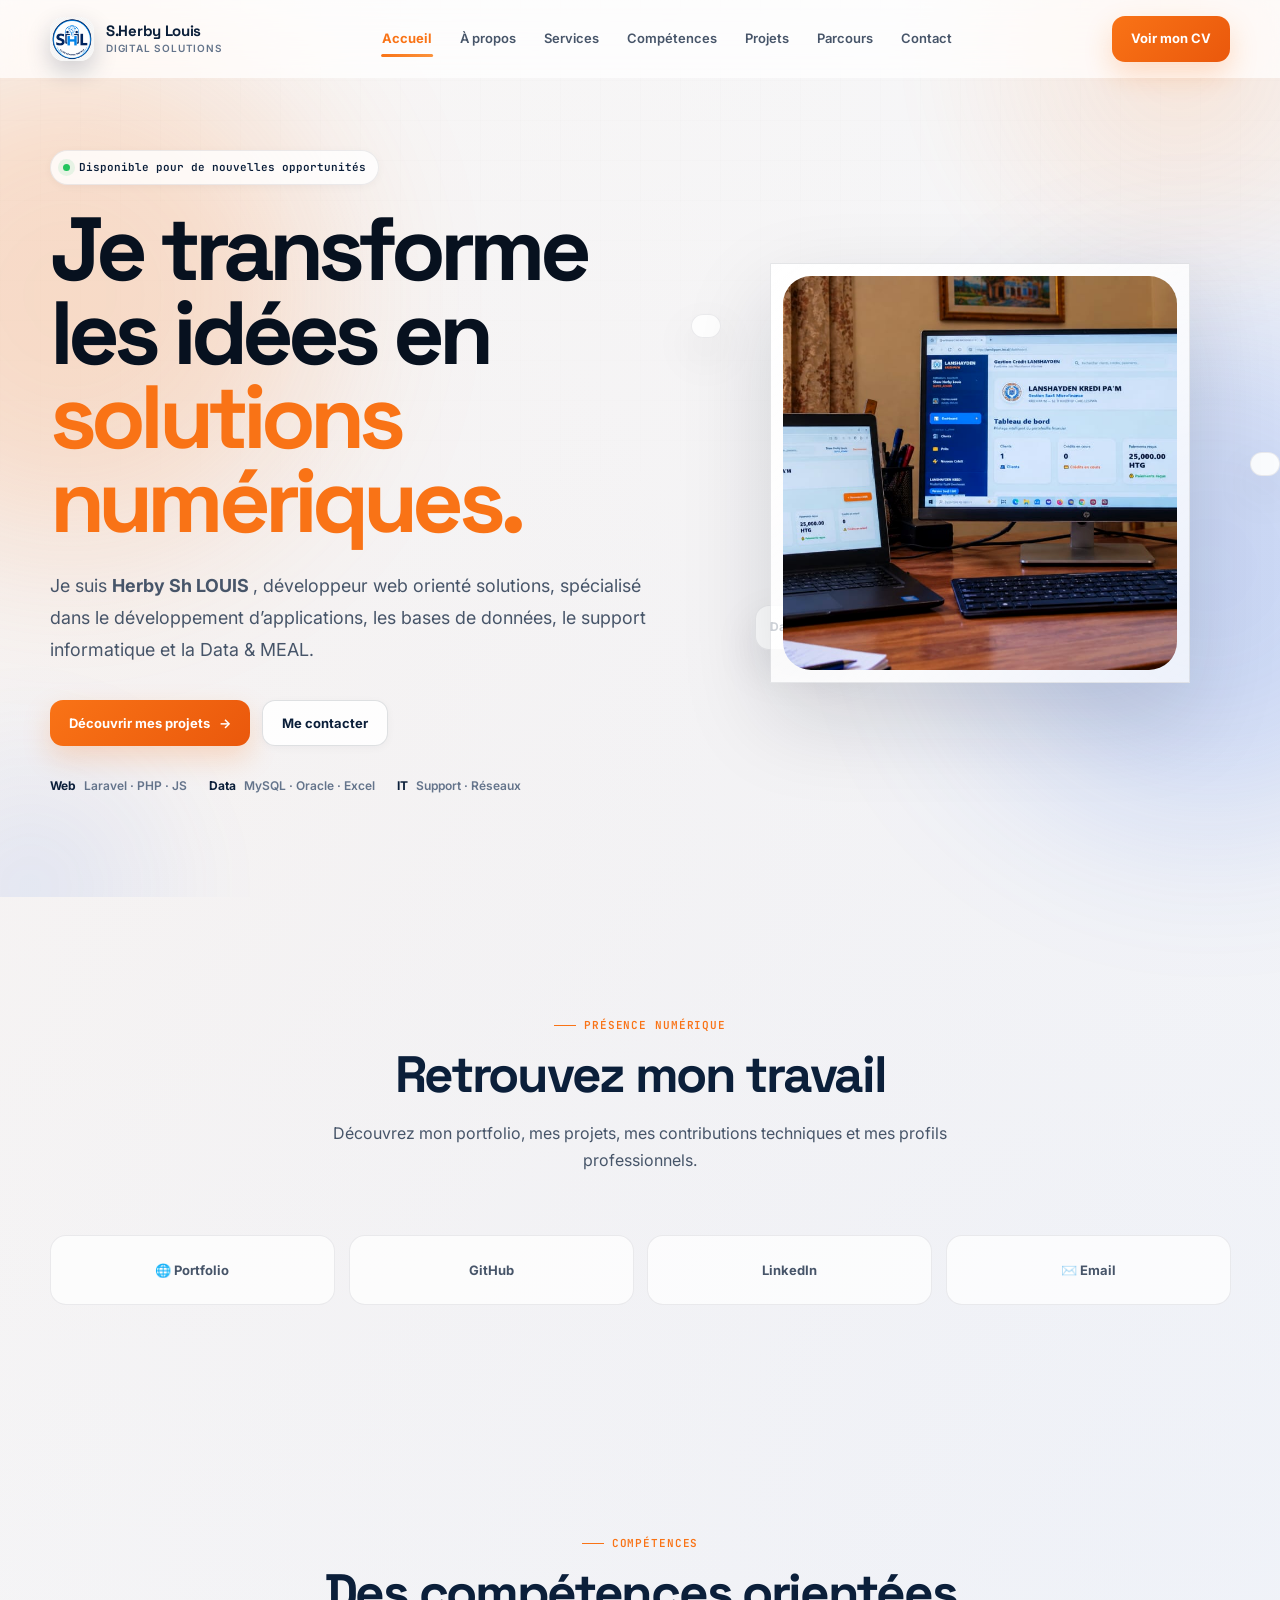
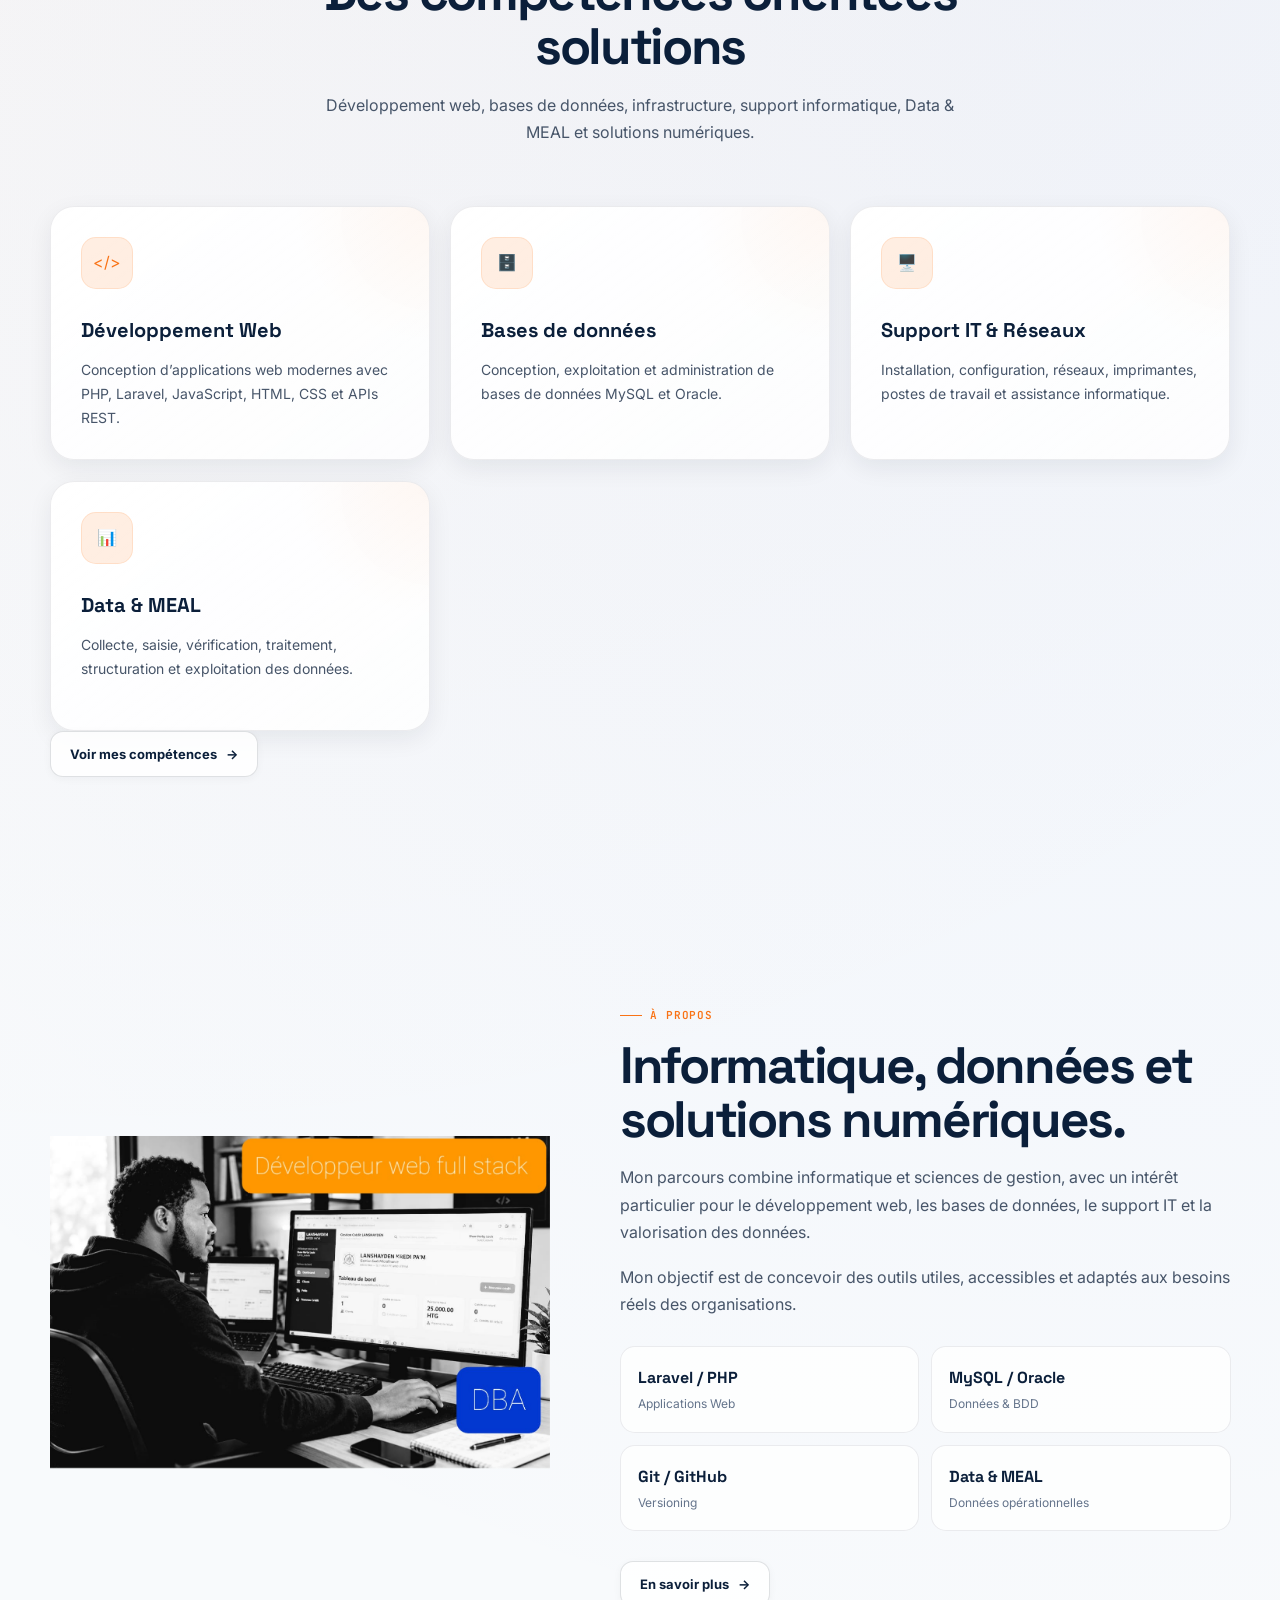
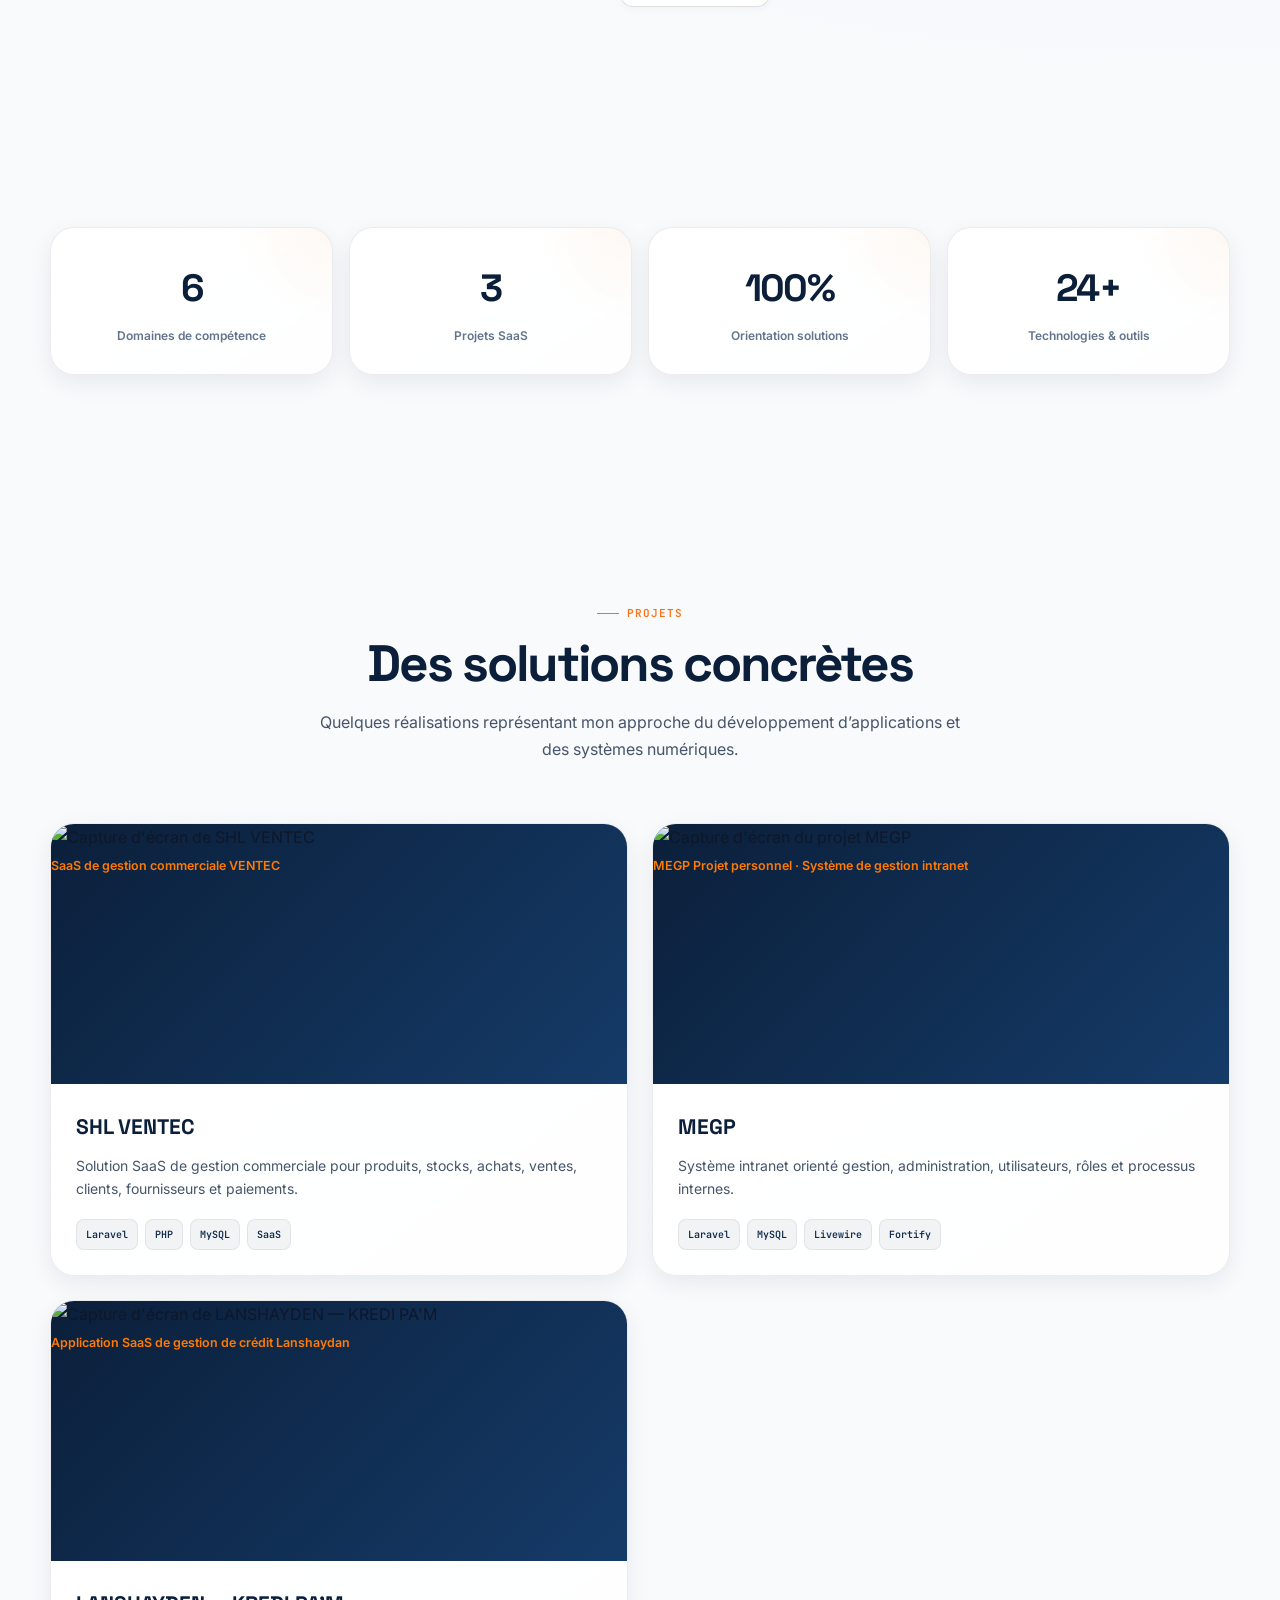
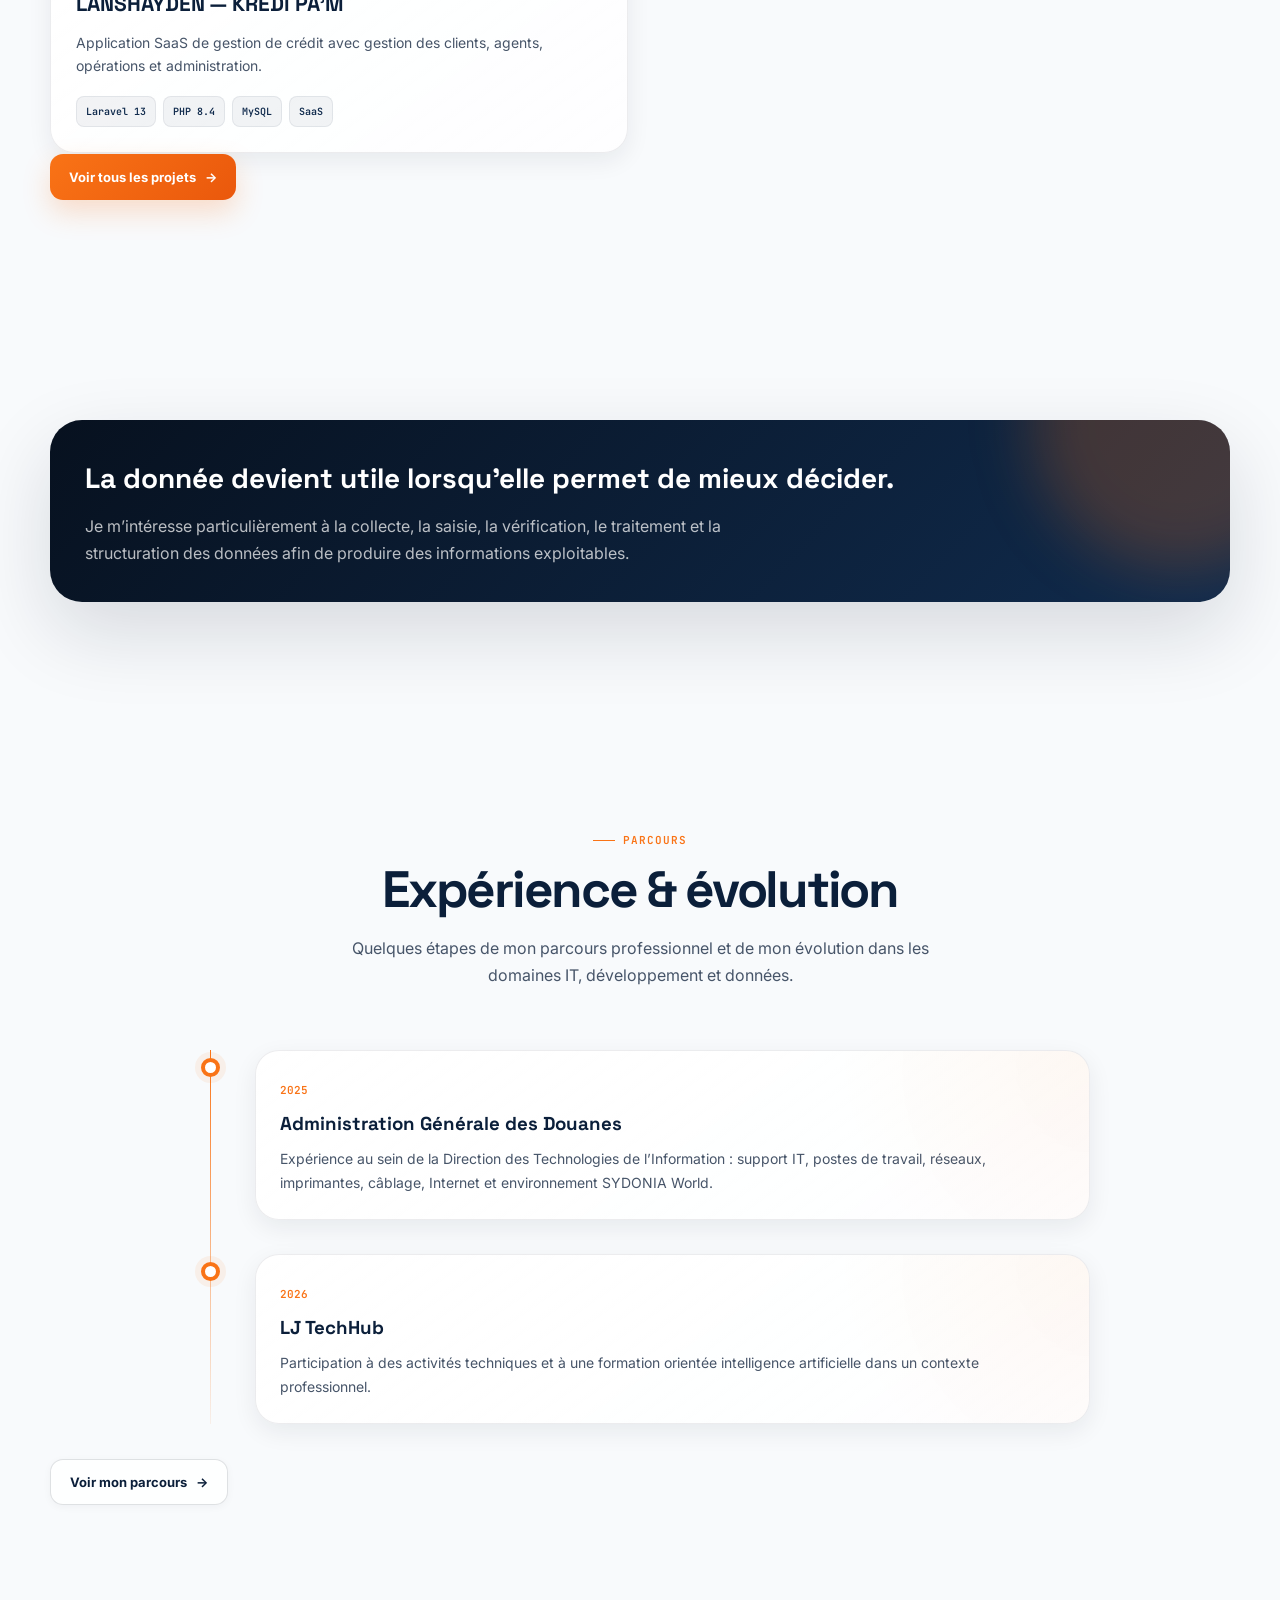
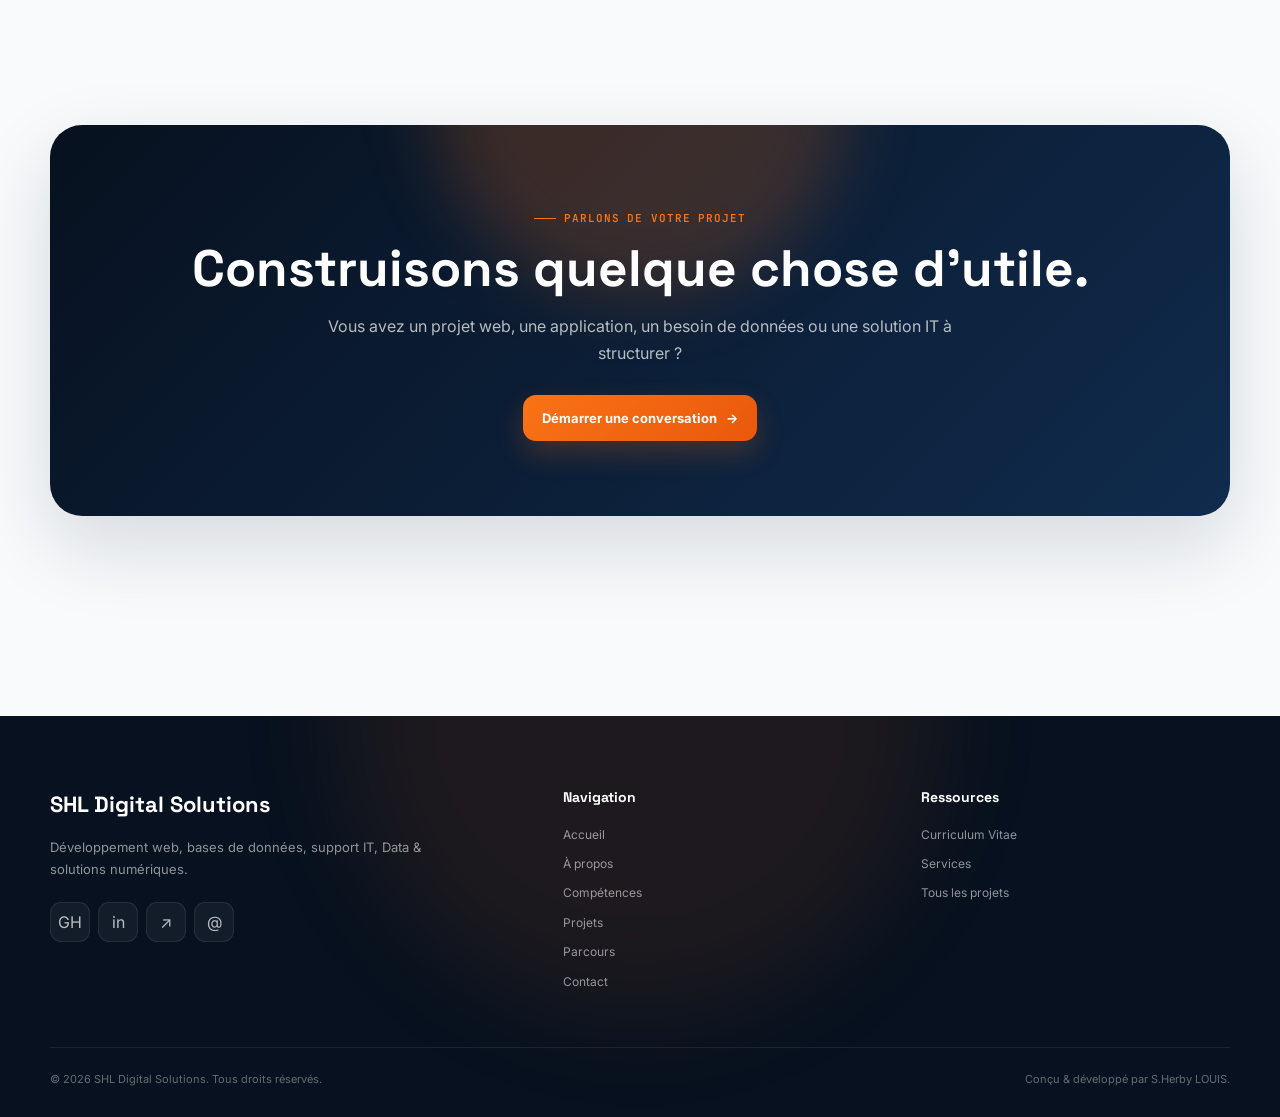
==== commit f4387bc1: "Update SHL Digital Portfolio" ====
--- a/index.html
+++ b/index.html
@@ -168,7 +168,13 @@
                 >
                     À propos
                 </a>
-
+                <a
+                    href="pages/services.html"
+                    class="nav-link"
+                    data-page="pages/services.html"
+                >
+                    Services
+                </a>
 
                 <a
                     href="pages/skills.html"
@@ -189,9 +195,9 @@
 
 
                 <a
-                    href="pages/services.html"
+                    href="pages/cv.html"
                     class="nav-link"
-                    data-page="pages/services.html"
+                    data-page="pages/cv.html"
                 >
                     Parcours
                 </a>
@@ -473,15 +479,14 @@
                     </a>
 
 
-                    <a
-                        href="https://github.com/herby104"
+                     <a
+                        href="https://github.com"
                         target="_blank"
                         rel="noopener noreferrer"
                         class="trust-item stagger-card"
-                    >
-
+                        aria-label="GitHub"
+                    >
                         GitHub
-
                     </a>
 
 
